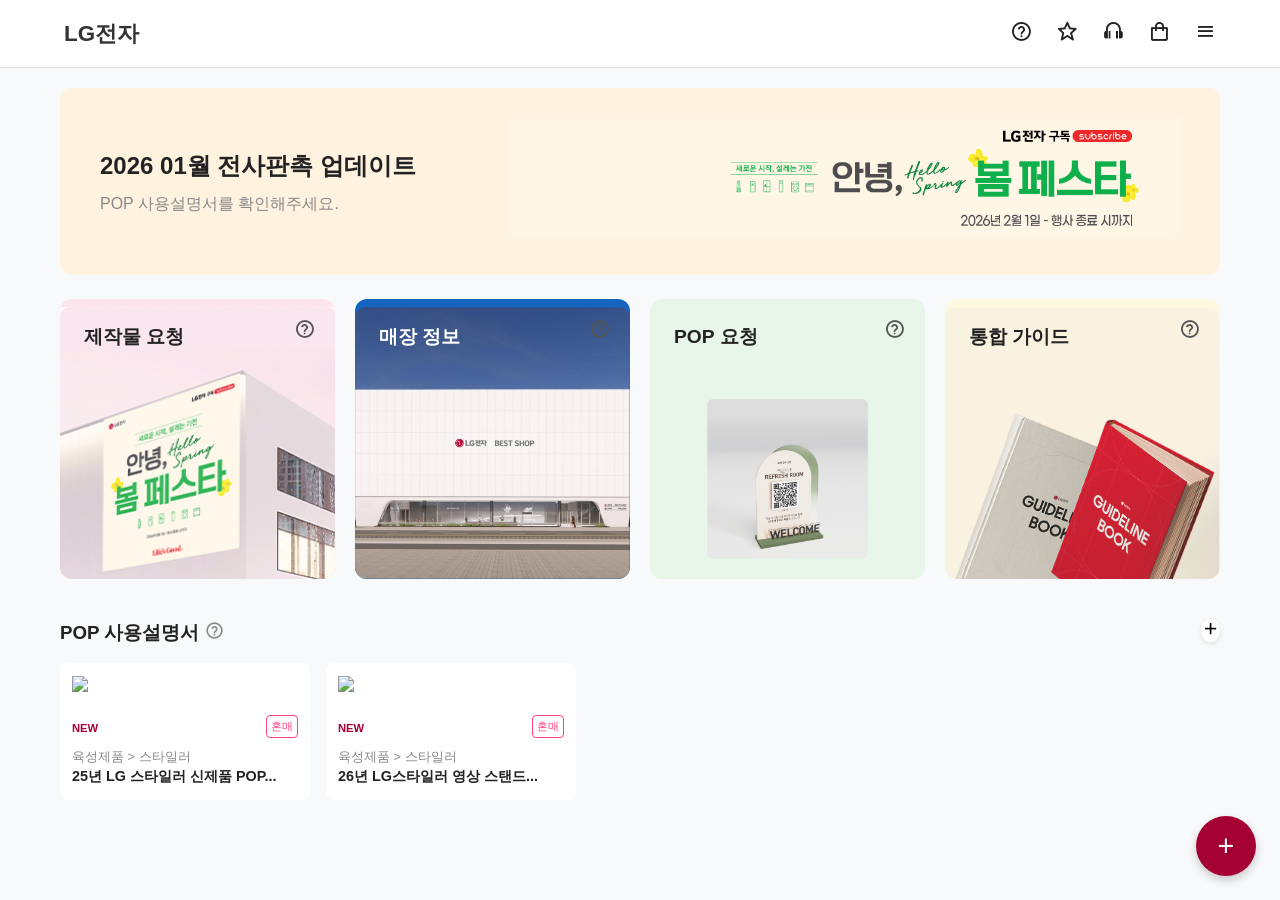
==== index.html @ c71653d2 "LGEVISUAL 사용자면 집기 관련 기능 추가 최초 커밋" ====
<!DOCTYPE html>
<html lang="ko">

<head>
    <meta charset="UTF-8">
    <meta name="viewport" content="width=device-width, initial-scale=1.0">
    <title>마케팅 집기 발주 시스템 - LGE Visual</title>
    <link rel="stylesheet" href="style.css">
    <!-- Using Boxicons for lightweight icons styling similar to LG Visual -->
    <link href='https://unpkg.com/boxicons@2.1.4/css/boxicons.min.css' rel='stylesheet'>
</head>

<body>
    <!-- Global Header (PC Full Width) -->
    <header class="app-header">
        <div class="header-container">
            <div class="header-logo" style="cursor:pointer;" onclick="app.navigateTo('home')">
                <span class="lg-logo-text"><i class='bx bxl-lg' style="color:var(--primary-color);"></i> LG전자</span>
            </div>
            <div class="header-actions">
                <button class="icon-btn"><i class='bx bx-help-circle'></i></button>
                <button class="icon-btn"><i class='bx bx-star'></i></button>
                <button class="icon-btn"><i class='bx bx-headphone'></i></button>
                <button class="icon-btn"><i class='bx bx-shopping-bag'></i></button>
                <button class="icon-btn"><i class='bx bx-menu'></i></button>
            </div>
        </div>
    </header>

    <!-- Main Content Area -->
    <main id="app-main" class="app-main">
        <!-- Views injected here -->
    </main>

    <!-- Modals (Global) -->
    <div id="storeSearchModal" class="modal-overlay">
        <div class="modal-content bottom-sheet">
            <div class="modal-header">
                <h3>매장찾기</h3>
                <button class="close-btn" onclick="app.closeModal('storeSearchModal')">✕</button>
            </div>
            <div class="modal-body">
                <div class="search-box">
                    <input type="text" id="storeSearchInput" placeholder="매장명을 입력하세요">
                    <button class="btn-icon" onclick="app.searchStore()"><i class='bx bx-search'></i></button>
                </div>
                <div id="storeSearchResult" class="store-result">
                    <!-- Search results -->
                </div>

                <div class="form-group">
                    <label>휴대전화</label>
                    <input type="tel" id="userPhone" placeholder="010-0000-0000" value="010-3098-2685">
                </div>
                <div class="form-group">
                    <label>수령인</label>
                    <input type="text" id="userName" placeholder="이름 입력" value="홍민섭">
                </div>
            </div>
            <div class="modal-footer flex-row-between mt-3">
                <button class="btn btn-outline" style="width: 48%;" onclick="app.closeModal('storeSearchModal')">이전
                    단계</button>
                <button class="btn btn-primary" style="width: 48%; margin-left: auto;" onclick="app.confirmStore()">입력
                    완료</button>
            </div>
        </div>
    </div>

    <!-- Floating Action Button (Global) -->
    <div id="fab-container" class="fab-container">
        <button id="fabMainBtn" class="fab-main-btn flex-row-center" onclick="app.toggleFabMenu()">
            <span class="fab-icon"
                style="font-size:1.8rem; line-height:1; display:inline-block; transition:transform 0.3s;">+</span>
            <span class="fab-text"
                style="display:none; margin-left:8px; white-space:nowrap; font-size:0.95rem; font-weight:bold;">마케팅/VMD
                집기 요청</span>
        </button>
    </div>

    <!-- ===== TEMPLATES ===== -->

    <!-- 1. Home Dashboard (PC Layout) -->
    <template id="tpl-home">
        <div class="view-home container-pc">
            <!-- Banner area matching image -->
            <div class="hero-banner-pc">
                <div class="banner-content">
                    <div style="flex:1;">
                        <h2 style="font-size: 1.5rem; margin-bottom: 8px;">2026 01월 전사판촉 업데이트</h2>
                        <p style="color:var(--text-muted);">POP 사용설명서를 확인해주세요.</p>
                    </div>
                    <div class="banner-graphic">
                        <img src="images/main_banner.png" alt="Banner Graphic" style="max-height: 120px;">
                    </div>
                </div>
            </div>

            <!-- 4 Grid Cards -->
            <div class="dashboard-grid-pc">
                <div class="dash-card bg-pink">
                    <i class='bx bx-help-circle card-help-icon'></i>
                    <h3>제작물 요청</h3>
                    <img src="images/main_link_img1.png" class="card-bg-img">
                </div>
                <div class="dash-card bg-blue" onclick="app.navigateTo('storeList')">
                    <i class='bx bx-help-circle card-help-icon text-white'></i>
                    <h3 class="text-white">매장 정보</h3>
                    <img src="images/main_link_img2.png" class="card-bg-img-bottom">
                </div>
                <!-- Dashboard Grid Items -->
                <div class="dash-card bg-green">
                    <i class='bx bx-help-circle card-help-icon'></i>
                    <h3>POP 요청</h3>
                    <img src="images/main_link_img3.png" class="card-bg-img-center">
                </div>
                <div class="dash-card bg-beige" onclick="app.navigateTo('guideList')">
                    <i class='bx bx-help-circle card-help-icon'></i>
                    <h3>통합 가이드</h3>
                    <img src="images/main_link_img4.png" class="card-bg-img">
                </div>
            </div>

            <div style="margin-top: 40px;">
                <h3 style="margin-bottom: 16px;">POP 사용설명서 <i class='bx bx-help-circle'
                        style="color:var(--text-muted); font-size:1.2rem;"></i> <button class="btn-icon float-right"
                        style="background:white; border-radius:50%; box-shadow:0 2px 5px rgba(0,0,0,0.1);"><i
                            class='bx bx-plus'></i></button></h3>
                <div style="display:flex; gap:16px; overflow-x:auto;">
                    <!-- Mock list items -->
                    <div style="width:250px; background:white; padding:12px; border-radius:8px;">
                        <img src="https://images.unsplash.com/photo-1584622781564-1d987f7333c1?auto=format&fit=crop&w=220&h=150&q=80"
                            style="width:100%;">
                        <div class="mt-3">
                            <span class="text-primary" style="font-size:0.7rem; font-weight:bold;">NEW</span>
                            <span
                                style="float:right; border:1px solid #FF4081; color:#FF4081; font-size:0.7rem; padding:2px 4px; border-radius:4px;">혼매</span>
                        </div>
                        <p style="font-size:0.8rem; color:var(--text-muted); margin-top:8px;">육성제품 > 스타일러</p>
                        <h4 style="font-size:0.9rem;">25년 LG 스타일러 신제품 POP...</h4>
                    </div>
                    <div style="width:250px; background:white; padding:12px; border-radius:8px;">
                        <img src="https://images.unsplash.com/photo-1593359677879-a4bb92f829d1?auto=format&fit=crop&w=220&h=150&q=80"
                            style="width:100%;">
                        <div class="mt-3">
                            <span class="text-primary" style="font-size:0.7rem; font-weight:bold;">NEW</span>
                            <span
                                style="float:right; border:1px solid #FF4081; color:#FF4081; font-size:0.7rem; padding:2px 4px; border-radius:4px;">혼매</span>
                        </div>
                        <p style="font-size:0.8rem; color:var(--text-muted); margin-top:8px;">육성제품 > 스타일러</p>
                        <h4 style="font-size:0.9rem;">26년 LG스타일러 영상 스탠드...</h4>
                    </div>
                </div>
            </div>
        </div>
    </template>

    <!-- 2. Fixture Request Flow (Centered Mobile-like Container for wireframe functionality) -->

    <template id="tpl-fixture-list">
        <div class="view-fixture-list pc-content-container">
            <div class="page-header flex-row-center">
                <button class="icon-btn" onclick="app.navigateTo('home')"><i class='bx bx-chevron-left'
                        style="font-size:1.5rem;"></i></button>
                <h2>집기 요청</h2>
                <div style="width:24px;"></div>
            </div>

            <!-- Main Tabs -->
            <div class="app-tabs">
                <button class="app-tab-btn" data-type="marketing" onclick="app.switchFixtureTab('marketing')">마케팅
                    집기</button>
                <button class="app-tab-btn active" data-type="vmd" onclick="app.switchFixtureTab('vmd')">VMD 집기</button>
            </div>

            <!-- Search -->
            <div class="search-bar-wrap">
                <div class="search-box bg-light">
                    <input type="text" placeholder="검색어를 입력하세요">
                    <button class="btn-icon"><i class='bx bx-search'></i></button>
                </div>
                <button class="btn-icon text-muted" style="margin-left:8px; font-size:0.9rem;"><i
                        class='bx bx-sort'></i> 정렬</button>
            </div>

            <!-- Sub Category Tags (Dynamic based on main tab) -->
            <div class="pd-horizontal">
                <h4>집기 선택</h4>
            </div>
            <div class="category-slider pd-horizontal mt-2" id="categorySlider">
                <!-- Injected via JS -->
            </div>

            <!-- Fixture List -->
            <div class="fixture-list-container pd-horizontal mt-3" id="fixtureGrid">
                <!-- Injected via JS -->
            </div>
        </div>
    </template>

    <template id="tpl-subitem-list">
        <div class="view-subitem-list pc-content-container">
            <div class="page-header flex-row-center">
                <button class="icon-btn" id="subItemBackButton"><i class='bx bx-chevron-left'
                        style="font-size:1.5rem;"></i></button>
                <h2>집기 요청</h2>
                <div style="width:24px;"></div>
            </div>

            <!-- Search -->
            <div class="search-bar-wrap mt-3">
                <div class="search-box bg-light">
                    <input type="text" placeholder="검색어를 입력하세요">
                    <button class="btn-icon"><i class='bx bx-search'></i></button>
                </div>
                <button class="btn-icon text-muted" style="margin-left:8px; font-size:0.9rem;"><i
                        class='bx bx-sort'></i> 정렬</button>
            </div>

            <div class="pd-horizontal mt-3">
                <h4 id="subItemListCategoryTitle">분류 명</h4>
            </div>

            <!-- Vertical List -->
            <div class="pd-horizontal mt-3" id="subItemVerticalList">
                <!-- Injected via JS -->
            </div>
        </div>
    </template>

    <template id="tpl-fixture-detail">
        <div class="view-fixture-detail pc-content-container">
            <div class="page-header flex-row-center">
                <button class="icon-btn" onclick="app.navigateTo('fixtureList')"><i class='bx bx-chevron-left'
                        style="font-size:1.5rem;"></i></button>
                <div style="display:flex; gap:12px;">
                    <i class='bx bx-help-circle icon-btn'></i>
                    <i class='bx bx-star icon-btn'></i>
                    <i class='bx bx-shopping-bag icon-btn'></i>
                </div>
            </div>

            <div class="fixture-detail-layout">
                <!-- Left: Preview -->
                <div class="fixture-preview-side">
                    <div class="fixture-main-img-box">
                        <img id="detailImg" src="" alt="Fixture">
                    </div>
                </div>

                <!-- Right: Form -->
                <div class="fixture-form-side">
                    <div class="pd-horizontal">
                        <h2 id="detailName" style="font-size: 1.6rem; margin-bottom: 20px;"></h2>

                        <!-- Info Table -->
                        <table class="info-table">
                            <tr>
                                <th width="30%">사이즈</th>
                                <td id="detailSize"></td>
                            </tr>
                            <tr>
                                <th>재고</th>
                                <td><input type="text" id="detailStock" class="form-input" style="width:80px;" disabled>
                                </td>
                            </tr>
                        </table>

                        <hr class="divider">

                        <!-- Request Options -->
                        <h4 style="font-size:0.95rem; margin-bottom:12px;">요청 내용 <span
                                style="color:var(--primary-color); font-size:0.8rem; font-weight:normal;">*필수</span>
                        </h4>
                        <div class="checkbox-grid" style="margin-bottom: 30px;">
                            <label class="custom-checkbox"><input type="radio" name="requestType" value="설치"> <span
                                    class="checkmark"></span> 설치</label>
                            <label class="custom-checkbox"><input type="radio" name="requestType" value="회수"> <span
                                    class="checkmark"></span> 회수</label>
                            <label class="custom-checkbox"><input type="radio" name="requestType" value="A/S"> <span
                                    class="checkmark"></span> A/S</label>
                            <label class="custom-checkbox"><input type="radio" name="requestType" value="추가제작"> <span
                                    class="checkmark"></span> 추가제작</label>
                        </div>

                        <div class="form-group" style="margin-bottom: 40px;">
                            <label>요청 매장 <span
                                    style="color:var(--primary-color); font-size:0.8rem; font-weight:normal;">*필수</span></label>
                            <div class="search-box">
                                <input type="text" placeholder="매장명을 입력하세요" onclick="app.openModal('storeSearchModal')"
                                    readonly>
                                <button class="btn-icon"><i class='bx bx-search'></i></button>
                            </div>
                        </div>

                        <div id="selectedStoreInfo" class="selected-store-card mt-3" style="display:none;">
                            <div class="flex-row-between">
                                <span id="selectedStoreName" style="font-weight:bold;">홈플러스 영통점</span>
                                <i class='bx bx-x' style="cursor:pointer;"
                                    onclick="document.getElementById('selectedStoreInfo').style.display='none'"></i>
                            </div>
                        </div>

                        <div class="mt-5">
                            <button class="btn btn-primary btn-block"
                                style="height:54px; font-weight:bold; background-color:#A50034; border-color:#A50034; font-size: 1.1rem;"
                                onclick="app.submitRequest()">요청하기</button>
                        </div>
                    </div>
                </div>
            </div>
        </div>
    </template>

    <!-- 3. Guide Templates (PC Layout) -->
    <template id="tpl-guide-list">
        <div class="container-pc"
            style="background: white; padding: 60px 40px; text-align:center; min-height:800px; border-radius:12px; margin-top:20px;">
            <h2 style="font-size: 2rem; margin-bottom: 16px;">통합 가이드</h2>
            <p style="color:var(--text-muted); font-size:1rem; line-height:1.6; margin-bottom:40px;">
                LG전자에서 배포한 전사판촉 및 공통 가이드 및<br>
                철제스탠드 내지, 디지털 포스터의 현황을 확인할 수 있는 메뉴입니다.
            </p>

            <!-- Tabs -->
            <div class="guide-tabs">
                <button class="guide-tab active">최신소식</button>
                <button class="guide-tab">디지털 컨텐츠 가이드</button>
                <button class="guide-tab">철제스탠드 내지</button>
                <button class="guide-tab">리테일 가이드</button>
                <button class="guide-tab">동영상</button>
            </div>

            <!-- Search -->
            <div class="guide-search-wrap">
                <input type="text" placeholder="검색어를 입력하세요.">
                <button><i class='bx bx-search'></i></button>
            </div>

            <!-- Grid -->
            <div class="guide-grid">
                <div class="guide-card" onclick="app.navigateTo('guideDetail')">
                    <div class="guide-card-tags">
                        <span class="guide-tag">디지털 컨텐츠 가이드</span>
                        <span class="guide-tag-update">UPDATE</span>
                    </div>
                    <div class="guide-card-title">M] 디지털 컨텐츠 가이드_260209</div>
                    <div class="guide-card-date">2026.03.04</div>
                </div>
                <!-- Card 2 -->
                <div class="guide-card" onclick="app.navigateTo('guideDetail')">
                    <div class="guide-card-tags">
                        <span class="guide-tag">철제스탠드 내지</span>
                        <span class="guide-tag-update">UPDATE</span>
                    </div>
                    <div class="guide-card-title">M] 철제스탠드 내지 조성가이드 업데이트_스타일러, 에어케어, 쿠킹, 워터케어_260305</div>
                    <div class="guide-card-date">2026.03.05</div>
                </div>
                <!-- Card 3 -->
                <div class="guide-card" onclick="app.navigateTo('guideDetail')">
                    <div class="guide-card-tags">
                        <span class="guide-tag">리테일 가이드</span>
                        <span class="guide-tag-update">UPDATE</span>
                    </div>
                    <div class="guide-card-title">혼매/M] 리테일 디자인 가이드 0114</div>
                    <div class="guide-card-date">2026.03.04</div>
                </div>
                <!-- Card 4 -->
                <div class="guide-card" onclick="app.navigateTo('guideDetail')">
                    <div class="guide-card-tags">
                        <span class="guide-tag">리테일 가이드</span>
                        <span class="guide-tag-update">UPDATE</span>
                    </div>
                    <div class="guide-card-title">전혼매 전문PC] 리테일 디자인 가이드 0114</div>
                    <div class="guide-card-date">2026.03.05</div>
                </div>
            </div>
        </div>

        <footer class="app-footer container-pc mt-3" style="padding:24px 0; border-top:2px solid #222;">
            <span style="font-weight:bold; margin-right:16px;">Privacy Policy</span>
            <span style="font-weight:bold;">Terms & Conditions</span>
        </footer>
    </template>

    <template id="tpl-guide-detail">
        <div class="container-pc" style="padding-top: 40px; min-height:80vh;">
            <div style="display:flex; justify-content:space-between; align-items:center; margin-bottom:20px;">
                <h3 style="font-size:1.1rem; display:flex; align-items:center; cursor:pointer;"
                    onclick="app.navigateTo('guideList')"><i class='bx bx-chevron-left'
                        style="font-size:1.5rem; margin-right:8px;"></i> 260212 디지털 컨텐츠 가이드_시스템 업로드용.pdf</h3>

                <div style="display:flex; gap:16px; color:var(--text-muted); font-size:1.2rem; align-items:center;">
                    <i class='bx bx-zoom-out' style="cursor:pointer;"></i>
                    <span style="font-size:0.9rem; color:#333;">156%</span>
                    <i class='bx bx-zoom-in' style="cursor:pointer;"></i>
                    <i class='bx bx-fullscreen' style="cursor:pointer;"></i>
                </div>
            </div>

            <div style="display:flex; gap:40px;">
                <!-- Sidebar -->
                <div style="width:200px; flex-shrink:0;">
                    <div
                        style="font-weight:bold; padding-bottom:12px; border-bottom:2px solid var(--text-main); margin-bottom:12px; font-size:0.95rem;">
                        디지털 컨텐츠 가이드</div>
                    <ul class="guide-sidebar-menu">
                        <li>86 가로</li>
                        <li>55 세로</li>
                        <li>55 가로</li>
                        <li>55 가로-4X2 비율</li>
                        <li>55 가로-2X2</li>
                        <li>4X4</li>
                        <li>4X5</li>
                        <li>오류 조치 가이드</li>
                    </ul>
                </div>

                <!-- Content (PDF Mock) -->
                <div
                    style="flex:1; background:#f9f9f9; border:1px solid var(--border-color); display:flex; justify-content:center; padding:0; overflow:hidden;">
                    <div
                        style="width:100%; max-width:900px; background:linear-gradient(135deg, #A50034, #ff4081); height:1100px; padding:40px; color:white; position:relative;">
                        <h1
                            style="font-size:1.8rem; margin-bottom:100px; display:flex; align-items:center; font-weight:800;">
                            <i class='bx bxl-lg' style="font-size:2.5rem; margin-right:8px;"></i> LG전자
                        </h1>
                        <h2 style="font-size:3.5rem; text-align:center; margin-top:200px; font-weight:bold;">디지털 컨텐츠 가이드
                        </h2>
                        <p style="text-align:right; margin-top:20px; font-size:1rem; opacity:0.9;">26.2.2.ver.</p>

                        <div
                            style="position:absolute; bottom:20px; left:20px; background:#800028; border-radius:50%; width:40px; height:40px; display:flex; justify-content:center; align-items:center; cursor:pointer;">
                            <i class='bx bx-download' style="font-size:1.2rem;"></i>
                        </div>
                    </div>
                </div>
            </div>
        </div>
    </template>

    <script src="app.js"></script>
    <!-- 5. Store Information Feature -->
    <template id="tpl-store-list">
        <div class="pc-content-container">
            <div class="page-header flex-row-center">
                <button class="icon-btn" onclick="app.navigateTo('home')"><i class='bx bx-chevron-left'
                        style="font-size:1.5rem;"></i></button>
                <h2>매장 정보</h2>
                <div style="width:24px;"></div>
            </div>

            <div class="text-center mt-4" style="margin-bottom: 40px;">
                <p class="text-muted" style="line-height: 1.6; font-size: 0.85rem; margin: 0 auto; text-align: center;">
                    매장 점검에 필요한 각 매장의 내외부 및 지점별 HSAD 현장대리인 담당자 정보, 분기별 매장 점검 결과 및 사진을 확인할 수 있는 메뉴입니다.
                </p>
            </div>

            <div class="guide-search-wrap" style="margin-bottom: 20px;">
                <input type="text" placeholder="검색어를 입력하세요">
                <button><i class='bx bx-search'></i></button>
            </div>

            <div class="flex-row-between mb-4" style="border-bottom: 1px solid #eee; padding-bottom: 12px;">
                <div class="text-muted">총 <span id="storeCount">0</span>건</div>
                <div class="flex-row-center" style="gap: 15px;">
                    <span style="font-weight: bold; color: var(--text-main); cursor: pointer;">카드형</span>
                    <span style="color: #ccc;">|</span>
                    <span style="color: #999; cursor: pointer;">리스트</span>
                    <i class='bx bx-slider-alt' style="margin-left: 10px; cursor: pointer; font-size: 1.2rem;"></i>
                </div>
            </div>

            <div class="store-grid" id="storeGrid">
                <!-- Injected via JS -->
            </div>
        </div>
    </template>

    <template id="tpl-store-detail">
        <div class="pc-content-container">
            <div class="page-header flex-row-center">
                <button class="icon-btn" onclick="app.navigateTo('storeList')"><i class='bx bx-chevron-left'
                        style="font-size:1.5rem;"></i></button>
                <h2>매장 상세 정보</h2>
                <div style="width:24px;"></div>
            </div>

            <div class="flex-row-center mb-4 mt-3" style="gap: 10px; justify-content: flex-end;">
                <button class="btn-outline" style="padding: 8px 16px;">매장 문의 확인</button>
                <button class="btn-outline" style="padding: 8px 16px;">매장 정보 수정</button>
            </div>

            <div class="store-detail-layout">
                <!-- Left: Gallery -->
                <div class="store-gallery-side">
                    <div class="store-main-img-box">
                        <img id="storeMainImg" src="" alt="Store Main">
                        <div class="gallery-nav-btns">
                            <button class="active">전경1</button>
                            <button>전경2</button>
                            <button>전경3</button>
                        </div>
                    </div>
                    <div class="store-thumbnail-list" id="storeThumbnails">
                        <!-- Thumbnails injected via JS -->
                    </div>
                </div>

                <!-- Right: Information -->
                <div class="store-info-side" id="storeInfoContent">
                    <!-- Injected via JS -->
                </div>
            </div>

            <div class="mt-5" style="border-top: 1px solid var(--text-main); padding-top: 30px;">
                <div class="flex-row-between mb-3">
                    <h4 style="font-size:1.1rem; font-weight:bold;">집기 현황</h4>
                    <div style="display:flex; gap:8px;">
                        <button class="chip active" id="storeFixtureTabMarketing"
                            onclick="app.switchStoreFixtureTab('marketing')">마케팅 집기</button>
                        <button class="chip" id="storeFixtureTabVmd" onclick="app.switchStoreFixtureTab('vmd')">VMD
                            집기</button>
                    </div>
                </div>

                <div id="storeFixtureStatusList" style="margin-top: 50px;">
                    <!-- Injected via JS -->
                </div>
            </div>
        </div>
    </template>

    <template id="tpl-fixture-status-detail">
        <div class="pc-content-container">
            <div class="view-fixture-detail">
                <div class="page-header flex-row-center">
                    <button class="icon-btn" id="statusDetailBackBtn"><i class='bx bx-chevron-left'
                            style="font-size:1.5rem;"></i></button>
                    <div style="font-weight:bold; font-size:1.1rem; flex:1; text-align:center;">집기 요청 현황</div>
                    <div style="width:40px;"></div>
                </div>

                <div class="fixture-detail-layout">
                    <div class="fixture-preview-side">
                        <div class="fixture-main-img-box">
                            <img id="statusDetailImg" src="" alt="Fixture">
                        </div>
                    </div>

                    <div class="fixture-form-side">
                        <div class="pd-horizontal">
                            <h2 id="statusDetailName" style="font-size: 1.6rem; margin-bottom: 20px;"></h2>

                            <table class="info-table">
                                <tr>
                                    <th width="30%">사이즈</th>
                                    <td id="statusDetailSize"></td>
                                </tr>
                                <tr>
                                    <th>재고</th>
                                    <td><input type="text" id="statusDetailStock" class="form-input" style="width:80px;"
                                            disabled></td>
                                </tr>
                            </table>

                            <hr class="divider">

                            <div id="activeRequestInfo" style="display:none;">
                                <h4 style="font-size:0.95rem; margin-bottom:12px;">요청 내용</h4>
                                <div class="checkbox-grid mb-4">
                                    <label class="custom-checkbox"><input type="checkbox" checked disabled> <span
                                            class="checkmark"></span> <span id="statusReqTypeText"></span></label>
                                </div>

                                <div class="form-group">
                                    <label>요청 매장</label>
                                    <div class="selected-store-card">
                                        <div id="statusStoreName" style="font-weight:bold; margin-bottom:8px;"></div>
                                        <div class="flex-row-between text-muted" style="font-size:0.9rem;">
                                            <span>요청일</span>
                                            <span id="statusReqDate"></span>
                                        </div>
                                        <div class="flex-row-between text-muted mt-1" id="statusInstallDateRow"
                                            style="font-size:0.9rem;">
                                            <span>설치일</span>
                                            <span id="statusInstallDate"></span>
                                        </div>
                                    </div>
                                </div>

                                <div class="mt-5">
                                    <button class="btn btn-block btn-light-border"
                                        style="color:var(--text-main); height:50px; font-weight:bold;"
                                        onclick="app.cancelFixtureRequest()">요청 취소</button>
                                </div>
                            </div>

                            <div id="noRequestInfo">
                                <h4 style="font-size:0.95rem; margin-bottom:12px;">요청 내용</h4>
                                <div class="checkbox-grid" style="margin-bottom: 30px;">
                                    <label class="custom-checkbox"><input type="radio" name="statusNewReq" value="회수">
                                        <span class="checkmark"></span> 회수</label>
                                    <label class="custom-checkbox"><input type="radio" name="statusNewReq" value="A/S">
                                        <span class="checkmark"></span> A/S</label>
                                    <label class="custom-checkbox"><input type="radio" name="statusNewReq" value="추가제작">
                                        <span class="checkmark"></span> 추가제작</label>
                                </div>

                                <div class="form-group" style="margin-bottom: 40px;">
                                    <label>요청 매장</label>
                                    <div class="selected-store-card">
                                        <div id="statusStoreNameNoReq" style="font-weight:bold;"></div>
                                    </div>
                                </div>

                                <div class="mt-5">
                                    <button class="btn btn-primary btn-block"
                                        style="height:54px; font-weight:bold; background-color:#A50034; border-color:#A50034; font-size: 1.1rem;"
                                        onclick="app.handleFixtureStatusRequest()">요청하기</button>
                                </div>
                            </div>
                        </div>
                    </div>
                </div>
            </div>
        </div>
    </template>
</body>

</html>
---- style.css ----
/* Global Variables */
:root {
    --primary-color: #A50034;
    /* LG Red */
    --hover-color: #800028;
    --bg-color: #F8F9FA;
    --card-bg: #FFFFFF;
    --text-main: #222222;
    --text-muted: #888888;
    --border-color: #E0E0E0;
    --font-family: 'Helvetica Neue', 'Apple SD Gothic Neo', 'Malgun Gothic', '맑은 고딕', sans-serif;
}

* {
    box-sizing: border-box;
    margin: 0;
    padding: 0;
}

body {
    font-family: var(--font-family);
    background-color: var(--bg-color);
    color: var(--text-main);
    line-height: 1.5;
}

a {
    text-decoration: none;
    color: inherit;
}

/* Utility */
.flex-row {
    display: flex;
    gap: 8px;
}

.flex-row-center {
    display: flex;
    align-items: center;
    justify-content: space-between;
}

.flex-row-between {
    display: flex;
    justify-content: space-between;
}

.text-primary {
    color: var(--primary-color);
}

.text-muted {
    color: var(--text-muted);
}

.text-white {
    color: #fff;
}

.text-right {
    text-align: right;
}

.mt-2 {
    margin-top: 8px;
}

.mt-3 {
    margin-top: 16px;
}

.pd-horizontal {
    padding-left: 16px;
    padding-right: 16px;
}

.float-right {
    float: right;
}

/* Buttons */
.btn {
    padding: 12px 16px;
    border-radius: 6px;
    font-size: 0.95rem;
    font-weight: bold;
    cursor: pointer;
    border: none;
    text-align: center;
    transition: 0.2s;
}

.btn-primary {
    background-color: var(--primary-color);
    color: white;
}

.btn-outline {
    background-color: white;
    color: var(--text-main);
    border: 1px solid var(--border-color);
}

.btn-block {
    width: 100%;
    display: block;
}

.btn-light-border {
    background: white;
    border: 1px solid #ccc;
    color: var(--text-main);
    padding: 12px;
    border-radius: 8px;
}

.icon-btn {
    background: none;
    border: none;
    font-size: 1.4rem;
    cursor: pointer;
    color: var(--text-main);
    padding: 4px;
}

.btn-icon {
    background: none;
    border: none;
    font-size: 1.2rem;
    cursor: pointer;
}

/* Global Header (PC Full width) */
.app-header {
    background: white;
    padding: 16px 0;
    border-bottom: 1px solid var(--border-color);
}

.header-container {
    max-width: 1200px;
    margin: 0 auto;
    display: flex;
    justify-content: space-between;
    align-items: center;
    padding: 0 20px;
}

.lg-logo-text {
    font-size: 1.4rem;
    font-weight: 800;
    color: #333;
    display: flex;
    align-items: center;
    gap: 4px;
}

.header-actions {
    display: flex;
    gap: 16px;
}

.app-main {
    padding: 20px 0;
    min-height: calc(100vh - 70px);
}

/* --- PC DASHBOARD STYLES --- */
.container-pc,
.pc-content-container {
    max-width: 1200px;
    margin: 0 auto;
    padding: 0 20px;
}

.hero-banner-pc {
    background-color: #FFF3E0;
    border-radius: 12px;
    padding: 30px 40px;
    margin-bottom: 24px;
}

.banner-content {
    display: flex;
    justify-content: space-between;
    align-items: center;
}

.dashboard-grid-pc {
    display: grid;
    grid-template-columns: repeat(4, 1fr);
    gap: 20px;
}

.dash-card {
    border-radius: 12px;
    padding: 24px;
    height: 280px;
    position: relative;
    overflow: hidden;
    cursor: pointer;
    transition: transform 0.2s;
}

.dash-card:hover {
    transform: translateY(-4px);
    box-shadow: 0 10px 20px rgba(0, 0, 0, 0.05);
}

.dash-card h3 {
    font-size: 1.2rem;
    font-weight: 700;
    position: relative;
    z-index: 2;
}

.card-help-icon {
    position: absolute;
    right: 20px;
    top: 20px;
    font-size: 1.3rem;
    color: #555;
    z-index: 2;
}

.bg-pink {
    background-color: #FCE4EC;
}

.bg-blue {
    background-color: #1565C0;
}

.bg-green {
    background-color: #E8F5E9;
}

.bg-beige {
    background-color: #FFF8E1;
}

.card-bg-img {
    position: absolute;
    bottom: 0;
    left: 0;
    right: 0;
    width: 100%;
    object-fit: cover;
    opacity: 0.9;
}

.card-bg-img-bottom {
    position: absolute;
    bottom: 0;
    left: 0;
    width: 100%;
}

.card-bg-img-center {
    position: absolute;
    bottom: 20px;
    left: 50%;
    transform: translateX(-50%);
    height: 160px;
}

/* --- MOBILE APP ENCLAVE STYLES (For Request Flow) --- */
/* To match wireframe proportions, we constrain width and visually frame it */
.mobile-app-container {
    width: 100%;
    max-width: 480px;
    margin: 0 auto;
    background: white;
    min-height: 800px;
    position: relative;
    box-shadow: 0 0 20px rgba(0, 0, 0, 0.05);
    border: 1px solid var(--border-color);
    border-radius: 20px;
    overflow: hidden;
    padding-bottom: 80px;
    /* Space for fixed bottom */
}

.page-header {
    padding: 16px;
    border-bottom: 1px solid var(--border-color);
    background: white;
}

.page-header h2 {
    font-size: 1.2rem;
    margin: 0;
}

.app-tabs {
    display: flex;
    margin: 16px;
    border: 1px solid var(--border-color);
    border-radius: 8px;
    overflow: hidden;
}

.app-tab-btn {
    flex: 1;
    padding: 12px;
    background: white;
    border: none;
    font-size: 0.95rem;
    font-weight: bold;
    color: var(--text-muted);
    cursor: pointer;
}

.app-tab-btn.active {
    background: var(--primary-color);
    color: white;
}

.search-bar-wrap {
    display: flex;
    padding: 0 16px;
    align-items: center;
}

.search-box {
    flex: 1;
    display: flex;
    background: #F5F5F5;
    border-radius: 8px;
    padding: 8px 12px;
    align-items: center;
}

.search-box input {
    border: none;
    background: none;
    flex: 1;
    outline: none;
    font-size: 0.9rem;
}

/* Category Slider (PC Optimized) */
.category-slider {
    display: flex;
    overflow-x: auto;
    gap: 12px;
    padding-bottom: 8px;
    margin-bottom: 24px;
    border-bottom: 1px solid #eee;
}

.category-slider::-webkit-scrollbar {
    height: 4px;
}

.category-slider::-webkit-scrollbar-thumb {
    background: #ddd;
    border-radius: 2px;
}

.chip {
    padding: 8px 16px;
    border: 1px solid #eee;
    border-radius: 20px;
    font-size: 0.9rem;
    white-space: nowrap;
    background: white;
    cursor: pointer;
    transition: all 0.2s;
}

.chip.active {
    background: var(--primary-color);
    color: white;
    border-color: var(--primary-color);
}

.fixture-list-container {
    display: grid;
    grid-template-columns: repeat(auto-fill, minmax(220px, 1fr));
    gap: 24px;
    padding-bottom: 60px;
}

.marketing-grid {
    grid-template-columns: repeat(auto-fill, minmax(380px, 1fr)) !important;
}

.fixture-card {
    background: white;
    border: 1px solid #e5e5e5;
    border-radius: 12px;
    overflow: hidden;
    position: relative;
    cursor: pointer;
    box-shadow: 0 4px 12px rgba(0, 0, 0, 0.05);
    transition: transform 0.2s, box-shadow 0.2s;
}

.fixture-card:hover {
    transform: translateY(-4px);
    box-shadow: 0 8px 20px rgba(0, 0, 0, 0.1);
}

.fixture-card-wide {
    display: flex;
    height: 100px;
    border: 1px solid var(--border-color);
    border-radius: 8px;
    overflow: hidden;
    cursor: pointer;
    background: white;
    transition: box-shadow 0.2s;
}

.fixture-card-wide:hover {
    box-shadow: 0 4px 12px rgba(0, 0, 0, 0.1);
}

.fixture-card-wide-info {
    flex: 1;
    padding: 16px;
    display: flex;
    flex-direction: column;
    justify-content: center;
}

/* Fixture Detail PC Layout */
.fixture-detail-layout {
    display: flex;
    gap: 40px;
    margin-top: 30px;
    background: white;
    padding: 30px;
    border-radius: 12px;
    border: 1px solid var(--border-color);
}

.fixture-preview-side {
    flex: 0 0 450px;
}

.fixture-main-img-box {
    width: 100%;
    aspect-ratio: 1 / 1;
    background: #f9f9f9;
    border-radius: 12px;
    overflow: hidden;
    display: flex;
    align-items: center;
    justify-content: center;
    border: 1px solid #eee;
}

.fixture-main-img-box img {
    max-width: 90%;
    max-height: 90%;
    object-fit: contain;
}

.fixture-form-side {
    flex: 1;
}

.card-img-wrap {
    width: 100%;
    aspect-ratio: 1 / 1;
    background: #eeeeee;
    display: flex;
    justify-content: center;
    align-items: center;
    position: relative;
}

.card-img-wrap img {
    max-width: 80%;
    max-height: 80%;
}

.stock-out-badge {
    position: absolute;
    top: 0;
    left: 0;
    right: 0;
    bottom: 0;
    background: rgba(0, 0, 0, 0.5);
    display: flex;
    justify-content: center;
    align-items: center;
    color: white;
    font-weight: bold;
    font-size: 1.1rem;
}

.fixture-card-title {
    padding: 16px 8px;
    font-weight: bold;
    font-size: 0.95rem;
    text-align: center;
    background: white;
    color: var(--text-main);
}

/* Subcategory dropdown look (from wireframe 3) */
.sub-category-grid {
    display: grid;
    grid-template-columns: 1fr 1fr;
    gap: 12px;
    padding: 16px;
    background: white;
    border-bottom: 1px solid var(--border-color);
    box-shadow: 0 4px 6px rgba(0, 0, 0, 0.05);
}

.sub-cat-item {
    display: flex;
    align-items: center;
    gap: 8px;
    border: 1px solid var(--border-color);
    padding: 8px;
    border-radius: 8px;
    font-size: 0.85rem;
}

.sub-cat-item img {
    width: 40px;
    height: 30px;
    object-fit: contain;
}

/* Detail View specific */
.fixture-detail-img {
    width: 100%;
    aspect-ratio: 1;
    background: #fff;
    display: flex;
    justify-content: center;
    align-items: center;
    border-bottom: 1px solid var(--border-color);
}

.fixture-detail-img img {
    max-width: 80%;
    max-height: 80%;
}

.info-table {
    width: 100%;
    font-size: 0.95rem;
    border-collapse: separate;
    border-spacing: 0 12px;
}

.info-table th {
    text-align: left;
    color: var(--text-muted);
    font-weight: normal;
}

.form-input {
    width: 100%;
    padding: 8px;
    border: 1px solid var(--border-color);
    border-radius: 6px;
    font-size: 0.95rem;
}

.divider {
    border: none;
    border-top: 1px solid var(--border-color);
    margin: 20px 0;
}

.checkbox-grid {
    display: grid;
    grid-template-columns: 1fr 1fr 1fr;
    gap: 12px;
}

.custom-checkbox {
    display: flex;
    align-items: center;
    font-size: 0.95rem;
    cursor: pointer;
}

.custom-checkbox input {
    margin-right: 8px;
    width: 18px;
    height: 18px;
    accent-color: var(--primary-color);
}

.form-group {
    margin-bottom: 16px;
}

.form-group label {
    display: block;
    font-size: 0.9rem;
    font-weight: bold;
    margin-bottom: 8px;
}

.selected-store-card {
    padding: 16px;
    border: 1px solid #ccc;
    border-radius: 8px;
    background: #fdfdfd;
}

.fixed-bottom-bar {
    position: absolute;
    bottom: 0;
    left: 0;
    right: 0;
    padding: 16px;
    background: white;
    border-top: 1px solid var(--border-color);
}

/* Modal Bottom Sheet */
.modal-overlay {
    position: fixed;
    top: 0;
    left: 0;
    right: 0;
    bottom: 0;
    background: rgba(0, 0, 0, 0.6);
    z-index: 1000;
    display: none;
    align-items: flex-end;
    justify-content: center;
}

.bottom-sheet {
    width: 100%;
    max-width: 480px;
    background: white;
    border-radius: 20px 20px 0 0;
    padding: 24px;
    animation: slideUp 0.3s;
}

@keyframes slideUp {
    from {
        transform: translateY(100%);
    }

    to {
        transform: translateY(0);
    }
}

.modal-header {
    display: flex;
    justify-content: space-between;
    align-items: center;
    margin-bottom: 20px;
}

.modal-header h3 {
    font-size: 1.1rem;
}

/* --- Floating Action Button --- */
.fab-container {
    position: fixed;
    bottom: 24px;
    right: 24px;
    z-index: 1000;
}

/* --- Guide Feature (PC) --- */
.guide-tabs {
    display: flex;
    justify-content: center;
    gap: 12px;
    margin-bottom: 30px;
}

.guide-tab {
    padding: 10px 24px;
    border: 1px solid var(--border-color);
    background: white;
    border-radius: 8px;
    font-size: 0.95rem;
    cursor: pointer;
    transition: all 0.2s;
    color: var(--text-muted);
}

.guide-tab.active {
    background: var(--primary-color);
    color: white;
    border-color: var(--primary-color);
    box-shadow: 0 4px 10px rgba(165, 0, 52, 0.2);
}

.guide-search-wrap {
    max-width: 100%;
    margin-bottom: 40px;
    position: relative;
    border-bottom: 2px solid var(--text-main);
}

.guide-search-wrap input {
    width: 100%;
    border: none;
    padding: 12px 40px 12px 0;
    font-size: 1.1rem;
    outline: none;
}

.guide-search-wrap button {
    position: absolute;
    right: 0;
    top: 50%;
    transform: translateY(-50%);
    background: none;
    border: none;
    font-size: 1.5rem;
    cursor: pointer;
}

.guide-grid {
    display: grid;
    grid-template-columns: repeat(3, 1fr);
    gap: 16px;
    text-align: left;
}

.guide-card {
    border: 1px solid var(--border-color);
    border-radius: 8px;
    padding: 24px;
    cursor: pointer;
    transition: transform 0.2s, box-shadow 0.2s;
}

.guide-card:hover {
    transform: translateY(-4px);
    box-shadow: 0 8px 20px rgba(0, 0, 0, 0.06);
}

.guide-card-tags {
    display: flex;
    gap: 8px;
    margin-bottom: 12px;
}

.guide-tag {
    font-size: 0.75rem;
    color: var(--primary-color);
    border: 1px solid var(--primary-color);
    padding: 2px 8px;
    border-radius: 4px;
    background: #FFF0F3;
}

.guide-tag-update {
    font-size: 0.75rem;
    font-weight: bold;
    color: white;
    background: #FF4081;
    padding: 2px 8px;
    border-radius: 4px;
}

.guide-card-title {
    font-size: 1rem;
    font-weight: bold;
    margin-bottom: 16px;
    line-height: 1.4;
    height: 2.8em;
    overflow: hidden;
    display: -webkit-box;
    -webkit-line-clamp: 2;
    -webkit-box-orient: vertical;
}

.guide-card-date {
    font-size: 0.85rem;
    color: var(--text-muted);
}

.guide-sidebar-menu {
    list-style: none;
    padding: 0;
    margin: 0;
}

.guide-sidebar-menu li {
    padding: 12px 0;
    border-bottom: 1px solid var(--border-color);
    font-size: 0.9rem;
    color: var(--text-muted);
    cursor: pointer;
    transition: color 0.2s;
}

.guide-sidebar-menu li:hover {
    color: var(--primary-color);
}

.fab-main-btn {
    width: 60px;
    height: 60px;
    border-radius: 50%;
    background-color: var(--primary-color);
    color: white;
    border: none;
    cursor: pointer;
    box-shadow: 0 4px 10px rgba(0, 0, 0, 0.2);
    transition: 0.3s;
    display: flex;
    align-items: center;
    justify-content: center;
}

/* --- Vertical List View (Marketing Sub Items) --- */
.vertical-list-item {
    display: flex;
    padding: 16px;
    border: 1px solid var(--border-color);
    border-radius: 12px;
    background: white;
    margin-bottom: 12px;
    cursor: pointer;
    align-items: center;
}

.vertical-list-img {
    width: 80px;
    height: 80px;
    background: #f0f0f0;
    border-radius: 8px;
    display: flex;
    align-items: center;
    justify-content: center;
    margin-right: 16px;
}

.vertical-list-img img {
    max-width: 90%;
    max-height: 90%;
}

.vertical-list-content {
    flex: 1;
}

.vertical-list-title {
    font-size: 1rem;
    font-weight: bold;
    margin-bottom: 4px;
}

.vertical-list-stock {
    font-size: 0.85rem;
    color: var(--text-muted);
}

/* --- Store Information Feature (PC) --- */
.store-grid {
    display: grid;
    grid-template-columns: repeat(3, 1fr);
    gap: 24px;
    margin-bottom: 60px;
}

.store-card {
    background: white;
    border-radius: 8px;
    overflow: hidden;
    cursor: pointer;
    transition: transform 0.2s;
    border: 1px solid transparent;
}

.store-card:hover {
    transform: translateY(-5px);
}

.store-card-img-wrap {
    width: 100%;
    aspect-ratio: 16 / 9;
    position: relative;
    background: #eee;
}

.store-card-img-wrap img {
    width: 100%;
    height: 100%;
    object-fit: cover;
}

.store-grade-badge {
    position: absolute;
    bottom: 12px;
    left: 12px;
    background: #F3E5F5;
    color: #9C27B0;
    padding: 2px 10px;
    border-radius: 4px;
    font-size: 0.75rem;
    font-weight: bold;
    border: 1px solid #CE93D8;
}

.store-card-info {
    padding: 16px 0;
}

.store-card-name {
    font-weight: bold;
    font-size: 1.1rem;
    margin-bottom: 8px;
    color: var(--text-main);
}

.store-card-tags {
    display: flex;
    gap: 8px;
    margin-bottom: 8px;
}

.store-card-tag {
    background: #f5f5f5;
    color: #666;
    padding: 2px 8px;
    border-radius: 4px;
    font-size: 0.75rem;
}

.store-card-addr {
    font-size: 0.85rem;
    color: var(--text-muted);
    line-height: 1.4;
    margin-bottom: 12px;
}

.store-card-status {
    font-size: 0.8rem;
    color: #999;
}

/* Store Detail Layout */
.store-detail-layout {
    display: flex;
    gap: 40px;
    margin-top: 30px;
}

.store-gallery-side {
    flex: 0 0 450px;
}

.store-main-img-box {
    width: 100%;
    aspect-ratio: 4 / 3;
    background: #f1f1f1;
    border-radius: 12px;
    overflow: hidden;
    position: relative;
    border: 1px solid #eee;
}

.store-main-img-box img {
    width: 100%;
    height: 100%;
    object-fit: cover;
}

.gallery-nav-btns {
    position: absolute;
    bottom: 16px;
    left: 16px;
    display: flex;
    gap: 8px;
}

.gallery-nav-btns button {
    background: white;
    border: 1px solid #ccc;
    padding: 4px 12px;
    font-size: 0.75rem;
    border-radius: 4px;
    cursor: pointer;
}

.gallery-nav-btns button.active {
    background: var(--primary-color);
    color: white;
    border-color: var(--primary-color);
}

.store-thumbnail-list {
    display: flex;
    gap: 12px;
    margin-top: 12px;
}

.store-thumb {
    width: 80px;
    height: 60px;
    border-radius: 4px;
    overflow: hidden;
    cursor: pointer;
    border: 2px solid transparent;
}

.store-thumb.active {
    border-color: var(--primary-color);
}

.store-thumb img {
    width: 100%;
    height: 100%;
    object-fit: cover;
}

.store-info-side {
    flex: 1;
}

.store-title-row {
    margin-bottom: 20px;
}

.store-title-row h2 {
    font-size: 1.6rem;
    margin-bottom: 10px;
}

.manager-tabs {
    display: flex;
    gap: 10px;
    margin: 24px 0 16px 0;
}

.manager-tab {
    padding: 10px 20px;
    border: 1px solid var(--border-color);
    background: white;
    border-radius: 8px;
    font-size: 0.9rem;
    cursor: pointer;
    color: var(--text-muted);
}

.manager-tab.active {
    background: var(--primary-color);
    color: white;
    border-color: var(--primary-color);
}

.inspection-summary {
    background: #f9f9f9;
    padding: 24px;
    border-radius: 12px;
    text-align: center;
    margin-top: 40px;
}

.inspection-stats {
    display: flex;
    justify-content: space-around;
    margin: 20px 0;
}

.stat-item label {
    display: block;
    font-size: 0.85rem;
    color: #666;
    margin-bottom: 8px;
}

.stat-item .val {
    font-size: 1.2rem;
    font-weight: bold;
    color: var(--primary-color);
}

.stat-divider {
    width: 1px;
    background: #ddd;
}
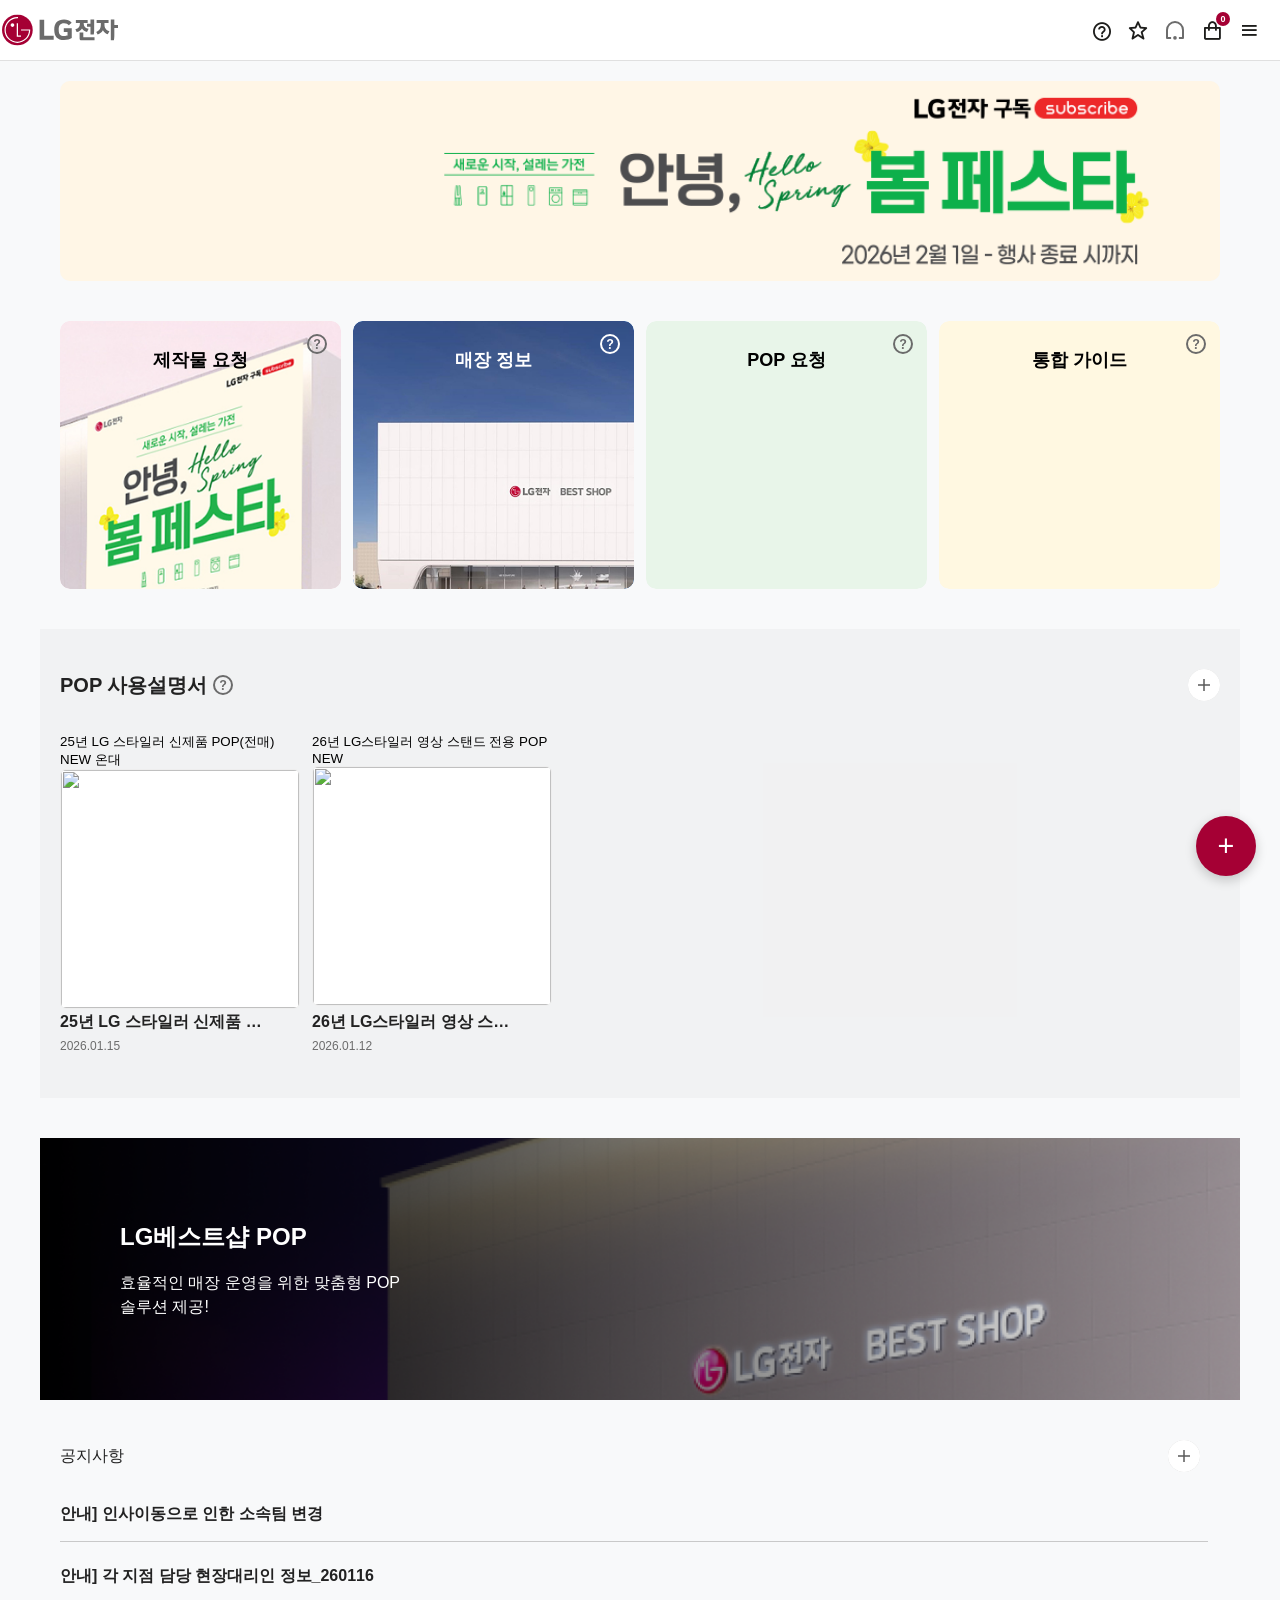
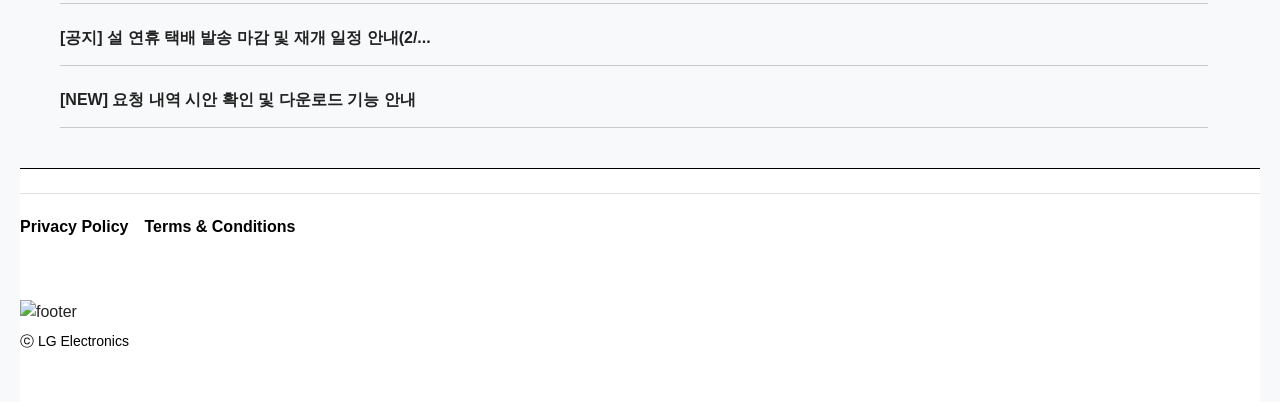
==== commit 4bf3087d: "폴더 분류 및 철제스탠드 업데이트" ====
--- a/index.html
+++ b/index.html
@@ -5,25 +5,35 @@
     <meta charset="UTF-8">
     <meta name="viewport" content="width=device-width, initial-scale=1.0">
     <title>마케팅 집기 발주 시스템 - LGE Visual</title>
+    <!-- External Libraries for Export/Download -->
+    <script src="https://cdnjs.cloudflare.com/ajax/libs/jszip/3.10.1/jszip.min.js"></script>
+    <script src="https://cdnjs.cloudflare.com/ajax/libs/FileSaver.js/2.0.5/FileSaver.min.js"></script>
+    <script src="https://cdnjs.cloudflare.com/ajax/libs/xlsx/0.18.5/xlsx.full.min.js"></script>
     <link rel="stylesheet" href="style.css">
+    <link rel="stylesheet" href="매장 정보/store_info.css">
+    <link rel="stylesheet" href="집기 요청/fixture_request.css">
+    <link rel="stylesheet" href="철제스탠드/guide.css">
     <!-- Using Boxicons for lightweight icons styling similar to LG Visual -->
     <link href='https://unpkg.com/boxicons@2.1.4/css/boxicons.min.css' rel='stylesheet'>
 </head>
 
 <body>
-    <!-- Global Header (PC Full Width) -->
+    <!-- Global Header (PC Full Width, Mobile responsive) -->
     <header class="app-header">
-        <div class="header-container">
-            <div class="header-logo" style="cursor:pointer;" onclick="app.navigateTo('home')">
-                <span class="lg-logo-text"><i class='bx bxl-lg' style="color:var(--primary-color);"></i> LG전자</span>
-            </div>
-            <div class="header-actions">
-                <button class="icon-btn"><i class='bx bx-help-circle'></i></button>
-                <button class="icon-btn"><i class='bx bx-star'></i></button>
-                <button class="icon-btn"><i class='bx bx-headphone'></i></button>
-                <button class="icon-btn"><i class='bx bx-shopping-bag'></i></button>
-                <button class="icon-btn"><i class='bx bx-menu'></i></button>
-            </div>
+        <div class="header-container item__wrap left">
+            <div class="header-logo button logo" style="cursor:pointer;" onclick="app.navigateTo('home')">
+                <img src="images/main_bi.svg" alt="LG Visual BI" style="height: 32px; display: block;">
+            </div>
+        </div>
+        <div class="header-actions item__wrap right">
+            <button class="icon-btn button"><i class='bx bx-help-circle tooltip__icon'></i></button>
+            <button class="icon-btn button"><i class='bx bx-star'></i></button>
+            <button class="icon-btn button"><img src="images/ico_noti.svg" alt="알림"
+                    style="width:22px; height:22px;"></button>
+            <button class="icon-btn button basket"><i class='bx bx-shopping-bag'></i>
+                <div class="count"><span class="count__number">0</span></div>
+            </button>
+            <button class="icon-btn button"><i class='bx bx-menu'></i></button>
         </div>
     </header>
 
@@ -79,552 +89,163 @@
 
     <!-- ===== TEMPLATES ===== -->
 
-    <!-- 1. Home Dashboard (PC Layout) -->
     <template id="tpl-home">
-        <div class="view-home container-pc">
-            <!-- Banner area matching image -->
-            <div class="hero-banner-pc">
-                <div class="banner-content">
-                    <div style="flex:1;">
-                        <h2 style="font-size: 1.5rem; margin-bottom: 8px;">2026 01월 전사판촉 업데이트</h2>
-                        <p style="color:var(--text-muted);">POP 사용설명서를 확인해주세요.</p>
-                    </div>
-                    <div class="banner-graphic">
-                        <img src="images/main_banner.png" alt="Banner Graphic" style="max-height: 120px;">
-                    </div>
-                </div>
-            </div>
-
-            <!-- 4 Grid Cards -->
-            <div class="dashboard-grid-pc">
-                <div class="dash-card bg-pink">
-                    <i class='bx bx-help-circle card-help-icon'></i>
-                    <h3>제작물 요청</h3>
-                    <img src="images/main_link_img1.png" class="card-bg-img">
-                </div>
-                <div class="dash-card bg-blue" onclick="app.navigateTo('storeList')">
-                    <i class='bx bx-help-circle card-help-icon text-white'></i>
-                    <h3 class="text-white">매장 정보</h3>
-                    <img src="images/main_link_img2.png" class="card-bg-img-bottom">
-                </div>
-                <!-- Dashboard Grid Items -->
-                <div class="dash-card bg-green">
-                    <i class='bx bx-help-circle card-help-icon'></i>
-                    <h3>POP 요청</h3>
-                    <img src="images/main_link_img3.png" class="card-bg-img-center">
-                </div>
-                <div class="dash-card bg-beige" onclick="app.navigateTo('guideList')">
-                    <i class='bx bx-help-circle card-help-icon'></i>
-                    <h3>통합 가이드</h3>
-                    <img src="images/main_link_img4.png" class="card-bg-img">
-                </div>
-            </div>
-
-            <div style="margin-top: 40px;">
-                <h3 style="margin-bottom: 16px;">POP 사용설명서 <i class='bx bx-help-circle'
-                        style="color:var(--text-muted); font-size:1.2rem;"></i> <button class="btn-icon float-right"
-                        style="background:white; border-radius:50%; box-shadow:0 2px 5px rgba(0,0,0,0.1);"><i
-                            class='bx bx-plus'></i></button></h3>
-                <div style="display:flex; gap:16px; overflow-x:auto;">
-                    <!-- Mock list items -->
-                    <div style="width:250px; background:white; padding:12px; border-radius:8px;">
-                        <img src="https://images.unsplash.com/photo-1584622781564-1d987f7333c1?auto=format&fit=crop&w=220&h=150&q=80"
-                            style="width:100%;">
-                        <div class="mt-3">
-                            <span class="text-primary" style="font-size:0.7rem; font-weight:bold;">NEW</span>
-                            <span
-                                style="float:right; border:1px solid #FF4081; color:#FF4081; font-size:0.7rem; padding:2px 4px; border-radius:4px;">혼매</span>
-                        </div>
-                        <p style="font-size:0.8rem; color:var(--text-muted); margin-top:8px;">육성제품 > 스타일러</p>
-                        <h4 style="font-size:0.9rem;">25년 LG 스타일러 신제품 POP...</h4>
-                    </div>
-                    <div style="width:250px; background:white; padding:12px; border-radius:8px;">
-                        <img src="https://images.unsplash.com/photo-1593359677879-a4bb92f829d1?auto=format&fit=crop&w=220&h=150&q=80"
-                            style="width:100%;">
-                        <div class="mt-3">
-                            <span class="text-primary" style="font-size:0.7rem; font-weight:bold;">NEW</span>
-                            <span
-                                style="float:right; border:1px solid #FF4081; color:#FF4081; font-size:0.7rem; padding:2px 4px; border-radius:4px;">혼매</span>
-                        </div>
-                        <p style="font-size:0.8rem; color:var(--text-muted); margin-top:8px;">육성제품 > 스타일러</p>
-                        <h4 style="font-size:0.9rem;">26년 LG스타일러 영상 스탠드...</h4>
-                    </div>
+        <div class="page__wrapper">
+            <div class="page__content main">
+                <div class="page-main">
+                    <!-- Top 배너 영역 -->
+                    <div class="top__banner__container">
+                        <img src="images/main_banner.png" class="top__banner" alt="메인 배너">
+                    </div>
+
+                    <!-- 페이지 이동 버튼 영역 -->
+                    <div class="link__button__container">
+                        <button class="link__button__box" onclick="app.navigateTo('productRequest')">
+                            <p class="title">제작물 요청</p>
+                            <picture>
+                                <source media="(max-width: 768px)" srcset="images/main_link_img1_mo.png">
+                                <img class="bg__image" src="images/main_link_img1.png">
+                            </picture>
+                            <div class="tooltip"><img src="images/ico_gray_question.svg" class="tooltip__icon"></div>
+                        </button>
+                        <button class="link__button__box" onclick="app.navigateTo('storeList')">
+                            <p class="title white">매장 정보</p>
+                            <picture>
+                                <source media="(max-width: 768px)" srcset="images/main_link_img2_mo.png">
+                                <img class="bg__image" src="images/main_link_img2.png">
+                            </picture>
+                            <div class="tooltip"><img src="images/ico_gray_question.svg" class="tooltip__icon"
+                                    style="filter: brightness(0) invert(1);"></div>
+                        </button>
+                        <button class="link__button__box" onclick="app.navigateTo('popRequest')">
+                            <p class="title">POP 요청</p>
+                            <picture>
+                                <source media="(max-width: 768px)" srcset="images/main_link_img3_mo.png">
+                                <img class="bg__image" src="images/main_link_img3.png">
+                            </picture>
+                            <div class="tooltip"><img src="images/ico_gray_question.svg" class="tooltip__icon"></div>
+                        </button>
+                        <button class="link__button__box" onclick="app.navigateTo('guideList')">
+                            <p class="title">통합 가이드</p>
+                            <picture>
+                                <source media="(max-width: 768px)" srcset="images/main_link_img4_mo.png">
+                                <img class="bg__image" src="images/main_link_img4.png">
+                            </picture>
+                            <div class="tooltip"><img src="images/ico_gray_question.svg" class="tooltip__icon"></div>
+                        </button>
+                    </div>
+
+                    <!-- POP 가이드 영역 -->
+                    <div class="pop__guide__container">
+                        <div class="title__box">
+                            <div class="pop__title__box">
+                                <p class="pop__title">POP 사용설명서</p>
+                                <img src="images/ico_gray_question.svg" alt="도움말" class="tooltip__icon">
+                            </div>
+                            <button class="more__button icon__border">
+                                <img src="images/ico_main_plus.svg" alt="더보기">
+                            </button>
+                        </div>
+
+                        <div class="item__container">
+                            <button class="item__box">
+                                <div class="item__img__box">
+                                    <div class="pop__card__header">25년 LG 스타일러 신제품 POP(전매)</div>
+                                    <div class="tag__box">
+                                        <span class="tag--new">NEW</span>
+                                        <span class="tag--pink">온대</span>
+                                    </div>
+                                    <img
+                                        src="https://images.unsplash.com/photo-1584622781564-1d987f7333c1?auto=format&fit=crop&w=480&h=240&q=80">
+                                </div>
+                                <div class="item">
+                                    <div class="category">
+                                        육성제품
+                                        <img src="images/ico_breadcrumb.png" class="category__icon">
+                                        스타일러
+                                    </div>
+                                    <div class="title">25년 LG 스타일러 신제품 POP...</div>
+                                    <p class="date">2026.01.15</p>
+                                </div>
+                            </button>
+                            <button class="item__box">
+                                <div class="item__img__box">
+                                    <div class="pop__card__header">26년 LG스타일러 영상 스탠드 전용 POP</div>
+                                    <div class="tag__box">
+                                        <span class="tag--new">NEW</span>
+                                    </div>
+                                    <img
+                                        src="https://images.unsplash.com/photo-1593359677879-a4bb92f829d1?auto=format&fit=crop&w=480&h=240&q=80">
+                                </div>
+                                <div class="item">
+                                    <div class="category">
+                                        육성제품
+                                        <img src="images/ico_breadcrumb.png" class="category__icon">
+                                        스타일러
+                                    </div>
+                                    <div class="title">26년 LG스타일러 영상 스탠드...</div>
+                                    <p class="date">2026.01.12</p>
+                                </div>
+                            </button>
+                        </div>
+                    </div>
+
+                    <!-- Bottom 배너 -->
+                    <div class="bottom__banner__container">
+                        <picture>
+                            <source media="(max-width: 768px)" srcset="images/main_bottom_banner_img_mo.png">
+                            <img src="images/main_bottom_banner_img_pc.png" alt="Bottom Banner">
+                        </picture>
+                        <div class="banner__text__box">
+                            <p class="banner__text__title">LG베스트샵 POP</p>
+                            <p class="banner__text__content">
+                                효율적인 매장 운영을 위한 맞춤형 POP 솔루션 제공!
+                            </p>
+                        </div>
+                    </div>
+
+                    <!-- 공지사항 영역 -->
+                    <div class="notice__container">
+                        <div class="title__box">
+                            <p class="title">공지사항</p>
+                            <button class="more__button icon__border">
+                                <img src="images/ico_main_plus.svg" alt="더보기">
+                            </button>
+                        </div>
+
+                        <div class="item__box">
+                            <button class="item">안내] 인사이동으로 인한 소속팀 변경</button>
+                            <button class="item">안내] 각 지점 담당 현장대리인 정보_260116</button>
+                            <button class="item">[공지] 설 연휴 택배 발송 마감 및 재개 일정 안내(2/...</button>
+                            <button class="item">[NEW] 요청 내역 시안 확인 및 다운로드 기능 안내</button>
+                        </div>
+                    </div>
+
                 </div>
             </div>
         </div>
     </template>
 
-    <!-- 2. Fixture Request Flow (Centered Mobile-like Container for wireframe functionality) -->
-
-    <template id="tpl-fixture-list">
-        <div class="view-fixture-list pc-content-container">
-            <div class="page-header flex-row-center">
-                <button class="icon-btn" onclick="app.navigateTo('home')"><i class='bx bx-chevron-left'
-                        style="font-size:1.5rem;"></i></button>
-                <h2>집기 요청</h2>
-                <div style="width:24px;"></div>
-            </div>
-
-            <!-- Main Tabs -->
-            <div class="app-tabs">
-                <button class="app-tab-btn" data-type="marketing" onclick="app.switchFixtureTab('marketing')">마케팅
-                    집기</button>
-                <button class="app-tab-btn active" data-type="vmd" onclick="app.switchFixtureTab('vmd')">VMD 집기</button>
-            </div>
-
-            <!-- Search -->
-            <div class="search-bar-wrap">
-                <div class="search-box bg-light">
-                    <input type="text" placeholder="검색어를 입력하세요">
-                    <button class="btn-icon"><i class='bx bx-search'></i></button>
-                </div>
-                <button class="btn-icon text-muted" style="margin-left:8px; font-size:0.9rem;"><i
-                        class='bx bx-sort'></i> 정렬</button>
-            </div>
-
-            <!-- Sub Category Tags (Dynamic based on main tab) -->
-            <div class="pd-horizontal">
-                <h4>집기 선택</h4>
-            </div>
-            <div class="category-slider pd-horizontal mt-2" id="categorySlider">
-                <!-- Injected via JS -->
-            </div>
-
-            <!-- Fixture List -->
-            <div class="fixture-list-container pd-horizontal mt-3" id="fixtureGrid">
-                <!-- Injected via JS -->
-            </div>
-        </div>
-    </template>
-
-    <template id="tpl-subitem-list">
-        <div class="view-subitem-list pc-content-container">
-            <div class="page-header flex-row-center">
-                <button class="icon-btn" id="subItemBackButton"><i class='bx bx-chevron-left'
-                        style="font-size:1.5rem;"></i></button>
-                <h2>집기 요청</h2>
-                <div style="width:24px;"></div>
-            </div>
-
-            <!-- Search -->
-            <div class="search-bar-wrap mt-3">
-                <div class="search-box bg-light">
-                    <input type="text" placeholder="검색어를 입력하세요">
-                    <button class="btn-icon"><i class='bx bx-search'></i></button>
-                </div>
-                <button class="btn-icon text-muted" style="margin-left:8px; font-size:0.9rem;"><i
-                        class='bx bx-sort'></i> 정렬</button>
-            </div>
-
-            <div class="pd-horizontal mt-3">
-                <h4 id="subItemListCategoryTitle">분류 명</h4>
-            </div>
-
-            <!-- Vertical List -->
-            <div class="pd-horizontal mt-3" id="subItemVerticalList">
-                <!-- Injected via JS -->
-            </div>
-        </div>
-    </template>
-
-    <template id="tpl-fixture-detail">
-        <div class="view-fixture-detail pc-content-container">
-            <div class="page-header flex-row-center">
-                <button class="icon-btn" onclick="app.navigateTo('fixtureList')"><i class='bx bx-chevron-left'
-                        style="font-size:1.5rem;"></i></button>
-                <div style="display:flex; gap:12px;">
-                    <i class='bx bx-help-circle icon-btn'></i>
-                    <i class='bx bx-star icon-btn'></i>
-                    <i class='bx bx-shopping-bag icon-btn'></i>
-                </div>
-            </div>
-
-            <div class="fixture-detail-layout">
-                <!-- Left: Preview -->
-                <div class="fixture-preview-side">
-                    <div class="fixture-main-img-box">
-                        <img id="detailImg" src="" alt="Fixture">
-                    </div>
-                </div>
-
-                <!-- Right: Form -->
-                <div class="fixture-form-side">
-                    <div class="pd-horizontal">
-                        <h2 id="detailName" style="font-size: 1.6rem; margin-bottom: 20px;"></h2>
-
-                        <!-- Info Table -->
-                        <table class="info-table">
-                            <tr>
-                                <th width="30%">사이즈</th>
-                                <td id="detailSize"></td>
-                            </tr>
-                            <tr>
-                                <th>재고</th>
-                                <td><input type="text" id="detailStock" class="form-input" style="width:80px;" disabled>
-                                </td>
-                            </tr>
-                        </table>
-
-                        <hr class="divider">
-
-                        <!-- Request Options -->
-                        <h4 style="font-size:0.95rem; margin-bottom:12px;">요청 내용 <span
-                                style="color:var(--primary-color); font-size:0.8rem; font-weight:normal;">*필수</span>
-                        </h4>
-                        <div class="checkbox-grid" style="margin-bottom: 30px;">
-                            <label class="custom-checkbox"><input type="radio" name="requestType" value="설치"> <span
-                                    class="checkmark"></span> 설치</label>
-                            <label class="custom-checkbox"><input type="radio" name="requestType" value="회수"> <span
-                                    class="checkmark"></span> 회수</label>
-                            <label class="custom-checkbox"><input type="radio" name="requestType" value="A/S"> <span
-                                    class="checkmark"></span> A/S</label>
-                            <label class="custom-checkbox"><input type="radio" name="requestType" value="추가제작"> <span
-                                    class="checkmark"></span> 추가제작</label>
-                        </div>
-
-                        <div class="form-group" style="margin-bottom: 40px;">
-                            <label>요청 매장 <span
-                                    style="color:var(--primary-color); font-size:0.8rem; font-weight:normal;">*필수</span></label>
-                            <div class="search-box">
-                                <input type="text" placeholder="매장명을 입력하세요" onclick="app.openModal('storeSearchModal')"
-                                    readonly>
-                                <button class="btn-icon"><i class='bx bx-search'></i></button>
-                            </div>
-                        </div>
-
-                        <div id="selectedStoreInfo" class="selected-store-card mt-3" style="display:none;">
-                            <div class="flex-row-between">
-                                <span id="selectedStoreName" style="font-weight:bold;">홈플러스 영통점</span>
-                                <i class='bx bx-x' style="cursor:pointer;"
-                                    onclick="document.getElementById('selectedStoreInfo').style.display='none'"></i>
-                            </div>
-                        </div>
-
-                        <div class="mt-5">
-                            <button class="btn btn-primary btn-block"
-                                style="height:54px; font-weight:bold; background-color:#A50034; border-color:#A50034; font-size: 1.1rem;"
-                                onclick="app.submitRequest()">요청하기</button>
-                        </div>
-                    </div>
-                </div>
-            </div>
-        </div>
-    </template>
-
-    <!-- 3. Guide Templates (PC Layout) -->
-    <template id="tpl-guide-list">
-        <div class="container-pc"
-            style="background: white; padding: 60px 40px; text-align:center; min-height:800px; border-radius:12px; margin-top:20px;">
-            <h2 style="font-size: 2rem; margin-bottom: 16px;">통합 가이드</h2>
-            <p style="color:var(--text-muted); font-size:1rem; line-height:1.6; margin-bottom:40px;">
-                LG전자에서 배포한 전사판촉 및 공통 가이드 및<br>
-                철제스탠드 내지, 디지털 포스터의 현황을 확인할 수 있는 메뉴입니다.
-            </p>
-
-            <!-- Tabs -->
-            <div class="guide-tabs">
-                <button class="guide-tab active">최신소식</button>
-                <button class="guide-tab">디지털 컨텐츠 가이드</button>
-                <button class="guide-tab">철제스탠드 내지</button>
-                <button class="guide-tab">리테일 가이드</button>
-                <button class="guide-tab">동영상</button>
-            </div>
-
-            <!-- Search -->
-            <div class="guide-search-wrap">
-                <input type="text" placeholder="검색어를 입력하세요.">
-                <button><i class='bx bx-search'></i></button>
-            </div>
-
-            <!-- Grid -->
-            <div class="guide-grid">
-                <div class="guide-card" onclick="app.navigateTo('guideDetail')">
-                    <div class="guide-card-tags">
-                        <span class="guide-tag">디지털 컨텐츠 가이드</span>
-                        <span class="guide-tag-update">UPDATE</span>
-                    </div>
-                    <div class="guide-card-title">M] 디지털 컨텐츠 가이드_260209</div>
-                    <div class="guide-card-date">2026.03.04</div>
-                </div>
-                <!-- Card 2 -->
-                <div class="guide-card" onclick="app.navigateTo('guideDetail')">
-                    <div class="guide-card-tags">
-                        <span class="guide-tag">철제스탠드 내지</span>
-                        <span class="guide-tag-update">UPDATE</span>
-                    </div>
-                    <div class="guide-card-title">M] 철제스탠드 내지 조성가이드 업데이트_스타일러, 에어케어, 쿠킹, 워터케어_260305</div>
-                    <div class="guide-card-date">2026.03.05</div>
-                </div>
-                <!-- Card 3 -->
-                <div class="guide-card" onclick="app.navigateTo('guideDetail')">
-                    <div class="guide-card-tags">
-                        <span class="guide-tag">리테일 가이드</span>
-                        <span class="guide-tag-update">UPDATE</span>
-                    </div>
-                    <div class="guide-card-title">혼매/M] 리테일 디자인 가이드 0114</div>
-                    <div class="guide-card-date">2026.03.04</div>
-                </div>
-                <!-- Card 4 -->
-                <div class="guide-card" onclick="app.navigateTo('guideDetail')">
-                    <div class="guide-card-tags">
-                        <span class="guide-tag">리테일 가이드</span>
-                        <span class="guide-tag-update">UPDATE</span>
-                    </div>
-                    <div class="guide-card-title">전혼매 전문PC] 리테일 디자인 가이드 0114</div>
-                    <div class="guide-card-date">2026.03.05</div>
-                </div>
-            </div>
-        </div>
-
-        <footer class="app-footer container-pc mt-3" style="padding:24px 0; border-top:2px solid #222;">
-            <span style="font-weight:bold; margin-right:16px;">Privacy Policy</span>
-            <span style="font-weight:bold;">Terms & Conditions</span>
-        </footer>
-    </template>
-
-    <template id="tpl-guide-detail">
-        <div class="container-pc" style="padding-top: 40px; min-height:80vh;">
-            <div style="display:flex; justify-content:space-between; align-items:center; margin-bottom:20px;">
-                <h3 style="font-size:1.1rem; display:flex; align-items:center; cursor:pointer;"
-                    onclick="app.navigateTo('guideList')"><i class='bx bx-chevron-left'
-                        style="font-size:1.5rem; margin-right:8px;"></i> 260212 디지털 컨텐츠 가이드_시스템 업로드용.pdf</h3>
-
-                <div style="display:flex; gap:16px; color:var(--text-muted); font-size:1.2rem; align-items:center;">
-                    <i class='bx bx-zoom-out' style="cursor:pointer;"></i>
-                    <span style="font-size:0.9rem; color:#333;">156%</span>
-                    <i class='bx bx-zoom-in' style="cursor:pointer;"></i>
-                    <i class='bx bx-fullscreen' style="cursor:pointer;"></i>
-                </div>
-            </div>
-
-            <div style="display:flex; gap:40px;">
-                <!-- Sidebar -->
-                <div style="width:200px; flex-shrink:0;">
-                    <div
-                        style="font-weight:bold; padding-bottom:12px; border-bottom:2px solid var(--text-main); margin-bottom:12px; font-size:0.95rem;">
-                        디지털 컨텐츠 가이드</div>
-                    <ul class="guide-sidebar-menu">
-                        <li>86 가로</li>
-                        <li>55 세로</li>
-                        <li>55 가로</li>
-                        <li>55 가로-4X2 비율</li>
-                        <li>55 가로-2X2</li>
-                        <li>4X4</li>
-                        <li>4X5</li>
-                        <li>오류 조치 가이드</li>
-                    </ul>
-                </div>
-
-                <!-- Content (PDF Mock) -->
-                <div
-                    style="flex:1; background:#f9f9f9; border:1px solid var(--border-color); display:flex; justify-content:center; padding:0; overflow:hidden;">
-                    <div
-                        style="width:100%; max-width:900px; background:linear-gradient(135deg, #A50034, #ff4081); height:1100px; padding:40px; color:white; position:relative;">
-                        <h1
-                            style="font-size:1.8rem; margin-bottom:100px; display:flex; align-items:center; font-weight:800;">
-                            <i class='bx bxl-lg' style="font-size:2.5rem; margin-right:8px;"></i> LG전자
-                        </h1>
-                        <h2 style="font-size:3.5rem; text-align:center; margin-top:200px; font-weight:bold;">디지털 컨텐츠 가이드
-                        </h2>
-                        <p style="text-align:right; margin-top:20px; font-size:1rem; opacity:0.9;">26.2.2.ver.</p>
-
-                        <div
-                            style="position:absolute; bottom:20px; left:20px; background:#800028; border-radius:50%; width:40px; height:40px; display:flex; justify-content:center; align-items:center; cursor:pointer;">
-                            <i class='bx bx-download' style="font-size:1.2rem;"></i>
-                        </div>
-                    </div>
-                </div>
-            </div>
-        </div>
-    </template>
-
+
+    <!-- Footer 영역 -->
+    <footer id="footer" class="footer">
+        <hr class="copyright__line" style="margin-bottom: 24px;">
+        <div class="footer__button__box">
+            <button class="footer__button">Privacy Policy</button>
+            <button class="footer__button">Terms & Conditions</button>
+        </div>
+        <div class="copyright__box">
+            <img src="images/ico_footer_logo.svg" alt="footer logo" class="footer__logo">
+            <p class="copyright__text">ⓒ LG Electronics</p>
+        </div>
+    </footer>
+
+    <!-- Scripts -->
     <script src="app.js"></script>
-    <!-- 5. Store Information Feature -->
-    <template id="tpl-store-list">
-        <div class="pc-content-container">
-            <div class="page-header flex-row-center">
-                <button class="icon-btn" onclick="app.navigateTo('home')"><i class='bx bx-chevron-left'
-                        style="font-size:1.5rem;"></i></button>
-                <h2>매장 정보</h2>
-                <div style="width:24px;"></div>
-            </div>
-
-            <div class="text-center mt-4" style="margin-bottom: 40px;">
-                <p class="text-muted" style="line-height: 1.6; font-size: 0.85rem; margin: 0 auto; text-align: center;">
-                    매장 점검에 필요한 각 매장의 내외부 및 지점별 HSAD 현장대리인 담당자 정보, 분기별 매장 점검 결과 및 사진을 확인할 수 있는 메뉴입니다.
-                </p>
-            </div>
-
-            <div class="guide-search-wrap" style="margin-bottom: 20px;">
-                <input type="text" placeholder="검색어를 입력하세요">
-                <button><i class='bx bx-search'></i></button>
-            </div>
-
-            <div class="flex-row-between mb-4" style="border-bottom: 1px solid #eee; padding-bottom: 12px;">
-                <div class="text-muted">총 <span id="storeCount">0</span>건</div>
-                <div class="flex-row-center" style="gap: 15px;">
-                    <span style="font-weight: bold; color: var(--text-main); cursor: pointer;">카드형</span>
-                    <span style="color: #ccc;">|</span>
-                    <span style="color: #999; cursor: pointer;">리스트</span>
-                    <i class='bx bx-slider-alt' style="margin-left: 10px; cursor: pointer; font-size: 1.2rem;"></i>
-                </div>
-            </div>
-
-            <div class="store-grid" id="storeGrid">
-                <!-- Injected via JS -->
-            </div>
-        </div>
-    </template>
-
-    <template id="tpl-store-detail">
-        <div class="pc-content-container">
-            <div class="page-header flex-row-center">
-                <button class="icon-btn" onclick="app.navigateTo('storeList')"><i class='bx bx-chevron-left'
-                        style="font-size:1.5rem;"></i></button>
-                <h2>매장 상세 정보</h2>
-                <div style="width:24px;"></div>
-            </div>
-
-            <div class="flex-row-center mb-4 mt-3" style="gap: 10px; justify-content: flex-end;">
-                <button class="btn-outline" style="padding: 8px 16px;">매장 문의 확인</button>
-                <button class="btn-outline" style="padding: 8px 16px;">매장 정보 수정</button>
-            </div>
-
-            <div class="store-detail-layout">
-                <!-- Left: Gallery -->
-                <div class="store-gallery-side">
-                    <div class="store-main-img-box">
-                        <img id="storeMainImg" src="" alt="Store Main">
-                        <div class="gallery-nav-btns">
-                            <button class="active">전경1</button>
-                            <button>전경2</button>
-                            <button>전경3</button>
-                        </div>
-                    </div>
-                    <div class="store-thumbnail-list" id="storeThumbnails">
-                        <!-- Thumbnails injected via JS -->
-                    </div>
-                </div>
-
-                <!-- Right: Information -->
-                <div class="store-info-side" id="storeInfoContent">
-                    <!-- Injected via JS -->
-                </div>
-            </div>
-
-            <div class="mt-5" style="border-top: 1px solid var(--text-main); padding-top: 30px;">
-                <div class="flex-row-between mb-3">
-                    <h4 style="font-size:1.1rem; font-weight:bold;">집기 현황</h4>
-                    <div style="display:flex; gap:8px;">
-                        <button class="chip active" id="storeFixtureTabMarketing"
-                            onclick="app.switchStoreFixtureTab('marketing')">마케팅 집기</button>
-                        <button class="chip" id="storeFixtureTabVmd" onclick="app.switchStoreFixtureTab('vmd')">VMD
-                            집기</button>
-                    </div>
-                </div>
-
-                <div id="storeFixtureStatusList" style="margin-top: 50px;">
-                    <!-- Injected via JS -->
-                </div>
-            </div>
-        </div>
-    </template>
-
-    <template id="tpl-fixture-status-detail">
-        <div class="pc-content-container">
-            <div class="view-fixture-detail">
-                <div class="page-header flex-row-center">
-                    <button class="icon-btn" id="statusDetailBackBtn"><i class='bx bx-chevron-left'
-                            style="font-size:1.5rem;"></i></button>
-                    <div style="font-weight:bold; font-size:1.1rem; flex:1; text-align:center;">집기 요청 현황</div>
-                    <div style="width:40px;"></div>
-                </div>
-
-                <div class="fixture-detail-layout">
-                    <div class="fixture-preview-side">
-                        <div class="fixture-main-img-box">
-                            <img id="statusDetailImg" src="" alt="Fixture">
-                        </div>
-                    </div>
-
-                    <div class="fixture-form-side">
-                        <div class="pd-horizontal">
-                            <h2 id="statusDetailName" style="font-size: 1.6rem; margin-bottom: 20px;"></h2>
-
-                            <table class="info-table">
-                                <tr>
-                                    <th width="30%">사이즈</th>
-                                    <td id="statusDetailSize"></td>
-                                </tr>
-                                <tr>
-                                    <th>재고</th>
-                                    <td><input type="text" id="statusDetailStock" class="form-input" style="width:80px;"
-                                            disabled></td>
-                                </tr>
-                            </table>
-
-                            <hr class="divider">
-
-                            <div id="activeRequestInfo" style="display:none;">
-                                <h4 style="font-size:0.95rem; margin-bottom:12px;">요청 내용</h4>
-                                <div class="checkbox-grid mb-4">
-                                    <label class="custom-checkbox"><input type="checkbox" checked disabled> <span
-                                            class="checkmark"></span> <span id="statusReqTypeText"></span></label>
-                                </div>
-
-                                <div class="form-group">
-                                    <label>요청 매장</label>
-                                    <div class="selected-store-card">
-                                        <div id="statusStoreName" style="font-weight:bold; margin-bottom:8px;"></div>
-                                        <div class="flex-row-between text-muted" style="font-size:0.9rem;">
-                                            <span>요청일</span>
-                                            <span id="statusReqDate"></span>
-                                        </div>
-                                        <div class="flex-row-between text-muted mt-1" id="statusInstallDateRow"
-                                            style="font-size:0.9rem;">
-                                            <span>설치일</span>
-                                            <span id="statusInstallDate"></span>
-                                        </div>
-                                    </div>
-                                </div>
-
-                                <div class="mt-5">
-                                    <button class="btn btn-block btn-light-border"
-                                        style="color:var(--text-main); height:50px; font-weight:bold;"
-                                        onclick="app.cancelFixtureRequest()">요청 취소</button>
-                                </div>
-                            </div>
-
-                            <div id="noRequestInfo">
-                                <h4 style="font-size:0.95rem; margin-bottom:12px;">요청 내용</h4>
-                                <div class="checkbox-grid" style="margin-bottom: 30px;">
-                                    <label class="custom-checkbox"><input type="radio" name="statusNewReq" value="회수">
-                                        <span class="checkmark"></span> 회수</label>
-                                    <label class="custom-checkbox"><input type="radio" name="statusNewReq" value="A/S">
-                                        <span class="checkmark"></span> A/S</label>
-                                    <label class="custom-checkbox"><input type="radio" name="statusNewReq" value="추가제작">
-                                        <span class="checkmark"></span> 추가제작</label>
-                                </div>
-
-                                <div class="form-group" style="margin-bottom: 40px;">
-                                    <label>요청 매장</label>
-                                    <div class="selected-store-card">
-                                        <div id="statusStoreNameNoReq" style="font-weight:bold;"></div>
-                                    </div>
-                                </div>
-
-                                <div class="mt-5">
-                                    <button class="btn btn-primary btn-block"
-                                        style="height:54px; font-weight:bold; background-color:#A50034; border-color:#A50034; font-size: 1.1rem;"
-                                        onclick="app.handleFixtureStatusRequest()">요청하기</button>
-                                </div>
-                            </div>
-                        </div>
-                    </div>
-                </div>
-            </div>
-        </div>
-    </template>
+    <script src="매장 정보/store_info.js"></script>
+    <script src="집기 요청/fixture_request.js"></script>
+    <script src="철제스탠드/guide.js"></script>
+
 </body>
 
 </html>
--- a/style.css
+++ b/style.css
@@ -17,6 +17,13 @@
     padding: 0;
 }
 
+html,
+body {
+    width: 100%;
+    overflow-x: hidden;
+    position: relative;
+}
+
 body {
     font-family: var(--font-family);
     background-color: var(--bg-color);
@@ -68,6 +75,23 @@
 
 .mt-3 {
     margin-top: 16px;
+}
+
+.mt-4 {
+    margin-top: 24px;
+}
+
+.mt-5 {
+    margin-top: 32px;
+}
+
+.mb-4 {
+    margin-bottom: 24px;
+}
+
+.py-4 {
+    padding-top: 24px;
+    padding-bottom: 24px;
 }
 
 .pd-horizontal {
@@ -131,496 +155,618 @@
     cursor: pointer;
 }
 
-/* Global Header (PC Full width) */
+/* Global Header matching LG-HS */
 .app-header {
-    background: white;
-    padding: 16px 0;
+    position: sticky;
+    z-index: 100;
+    top: 0;
+    width: 100%;
+    margin: 0 auto;
+    padding: 12px 13px;
+    display: flex;
+    justify-content: space-between;
+    align-items: center;
+    background: #ffffff;
+    flex-wrap: nowrap;
+    /* Prevent wrapping on mobile */
     border-bottom: 1px solid var(--border-color);
 }
 
 .header-container {
+    display: flex;
+    justify-content: space-between;
+    align-items: center;
+    width: 100%;
     max-width: 1200px;
     margin: 0 auto;
-    display: flex;
-    justify-content: space-between;
-    align-items: center;
-    padding: 0 20px;
-}
-
-.lg-logo-text {
-    font-size: 1.4rem;
-    font-weight: 800;
-    color: #333;
+}
+
+.item__wrap {
+    display: flex;
+    align-items: center;
+    gap: 1px;
+}
+
+.app-header .button {
+    width: 36px;
+    height: 36px;
+    display: flex;
+    justify-content: center;
+    align-items: center;
+    background: none;
+    border: none;
+    cursor: pointer;
+}
+
+.app-header .button i {
+    font-size: 22px;
+    color: var(--LG-Black, #1d1d1b);
+}
+
+.app-header .button.logo {
+    width: 94px;
+    height: 36px;
+}
+
+.app-header .lg-logo-text {
+    font-size: 18px;
+    font-weight: 600;
+    line-height: 100%;
     display: flex;
     align-items: center;
     gap: 4px;
-}
-
-.header-actions {
-    display: flex;
-    gap: 16px;
-}
-
-.app-main {
-    padding: 20px 0;
-    min-height: calc(100vh - 70px);
-}
-
-/* --- PC DASHBOARD STYLES --- */
-.container-pc,
-.pc-content-container {
+    color: var(--LG-Black, #1d1d1b);
+}
+
+.app-header .button.basket {
+    position: relative;
+}
+
+.app-header .button.basket .count {
+    width: 14px;
+    height: 14px;
+    border-radius: 50%;
+    background-color: var(--primary-color);
+    position: absolute;
+    top: 0;
+    right: 0;
+    display: flex;
+    align-items: center;
+    justify-content: center;
+    color: #fff;
+}
+
+.app-header .button.basket .count__number {
+    font-size: 9px;
+    font-weight: bold;
+}
+
+/* Home Dashboard Styles (Refactored to match LG-HS main.module.scss) */
+.page__wrapper {
+    width: 100%;
+}
+
+.page__content.main {
+    width: 100%;
+}
+
+.page-main {
+    display: flex;
+    flex-direction: column;
+    align-items: center;
+    flex-grow: 1;
+    width: 100%;
     max-width: 1200px;
     margin: 0 auto;
+}
+
+/* Top Banner */
+.top__banner__container {
+    position: relative;
+    width: 100%;
+    height: 200px;
     padding: 0 20px;
-}
-
-.hero-banner-pc {
+    margin-top: 20px;
+}
+
+.top__banner {
+    width: 100%;
+    height: 100%;
+    object-fit: cover;
+    object-position: center;
+    border-radius: 10px;
     background-color: #FFF3E0;
-    border-radius: 12px;
-    padding: 30px 40px;
-    margin-bottom: 24px;
-}
-
-.banner-content {
-    display: flex;
-    justify-content: space-between;
-    align-items: center;
-}
-
-.dashboard-grid-pc {
-    display: grid;
-    grid-template-columns: repeat(4, 1fr);
-    gap: 20px;
-}
-
-.dash-card {
-    border-radius: 12px;
-    padding: 24px;
-    height: 280px;
+}
+
+/* Link Box */
+.link__button__container {
+    display: flex;
+    gap: 12px;
+    flex-wrap: wrap;
+    justify-content: center;
+    width: 100%;
+    height: 100%;
+    padding: 40px 20px;
     position: relative;
+    z-index: 10;
+}
+
+.link__button__box {
+    display: flex;
+    position: relative;
+    flex: 1;
+    height: 268px;
+    border-radius: 10px;
+    background: none;
+    border: none;
+    cursor: pointer;
     overflow: hidden;
-    cursor: pointer;
+    text-align: left;
     transition: transform 0.2s;
 }
 
-.dash-card:hover {
+.link__button__box:hover {
     transform: translateY(-4px);
     box-shadow: 0 10px 20px rgba(0, 0, 0, 0.05);
 }
 
-.dash-card h3 {
-    font-size: 1.2rem;
-    font-weight: 700;
-    position: relative;
-    z-index: 2;
-}
-
-.card-help-icon {
+.link__button__box .title {
     position: absolute;
-    right: 20px;
-    top: 20px;
-    font-size: 1.3rem;
-    color: #555;
-    z-index: 2;
-}
-
-.bg-pink {
-    background-color: #FCE4EC;
-}
-
-.bg-blue {
-    background-color: #1565C0;
-}
-
-.bg-green {
-    background-color: #E8F5E9;
-}
-
-.bg-beige {
-    background-color: #FFF8E1;
-}
-
-.card-bg-img {
+    width: 100%;
+    padding-top: 30px;
+    z-index: 1;
+    color: #000;
+    text-align: center;
+    font-size: 18px;
+    font-weight: 600;
+    line-height: 110%;
+}
+
+.link__button__box .title.white {
+    color: #fff;
+}
+
+.link__button__box .bg__image {
     position: absolute;
+    width: 100%;
+    height: 100%;
+    border-radius: 10px;
+    z-index: 0;
+    object-fit: cover;
     bottom: 0;
     left: 0;
-    right: 0;
-    width: 100%;
+}
+
+.link__button__box:nth-child(1) .bg__image {
+    background-color: #FCE4EC;
+}
+
+.link__button__box:nth-child(2) .bg__image {
+    background-color: #1565C0;
+}
+
+.link__button__box:nth-child(3) .bg__image {
+    background-color: #E8F5E9;
+}
+
+.link__button__box:nth-child(4) .bg__image {
+    background-color: #FFF8E1;
+}
+
+.link__button__box .tooltip {
+    position: absolute;
+    right: 5%;
+    top: 5%;
+    z-index: 11;
+}
+
+.tooltip__icon {
+    font-size: 20px;
+    color: #555;
+    cursor: pointer;
+}
+
+/* POP Guide Area */
+.pop__guide__container {
+    display: flex;
+    flex-direction: column;
+    width: 100%;
+    padding: 40px 0;
+    gap: 32px;
+    overflow: hidden;
+    background: rgba(224, 224, 224, 0.3);
+}
+
+.title__box {
+    display: flex;
+    align-items: center;
+    justify-content: space-between;
+    width: 100%;
+}
+
+.pop__title__box {
+    display: flex;
+    flex-direction: row;
+    align-items: center;
+    gap: 6px;
+    padding-left: 20px;
+}
+
+.pop__title {
+    color: #222;
+    font-size: 20px;
+    font-weight: 600;
+}
+
+.more__button {
+    position: relative;
+    width: 32px;
+    height: 32px;
+    right: 20px;
+    cursor: pointer;
+    border-radius: 50%;
+    background: white;
+    border: none;
+}
+
+.more__button.icon__border {
+    right: 20px;
+    box-shadow: inset 0 0 0 1px #cbcbcb;
+}
+
+.item__container {
+    position: relative;
+    display: flex;
+    gap: 12px;
+    overflow-x: auto;
+}
+
+.item__container::-webkit-scrollbar {
+    display: none;
+}
+
+.item__box {
+    display: flex;
+    flex-direction: column;
+    background: none;
+    border: none;
+    cursor: pointer;
+    text-align: left;
+}
+
+.item__box:first-child {
+    margin-left: 20px;
+}
+
+.item__box:last-child {
+    margin-right: 12px;
+}
+
+.item__img__box {
+    position: relative;
+    width: 240px;
+    height: 240px;
+}
+
+.item__img__box .tag {
+    position: absolute;
+    top: 15px;
+    left: 15px;
+    z-index: 1;
+}
+
+.item__img__box img {
+    width: 100%;
+    height: 100%;
     object-fit: cover;
-    opacity: 0.9;
-}
-
-.card-bg-img-bottom {
-    position: absolute;
-    bottom: 0;
-    left: 0;
-    width: 100%;
-}
-
-.card-bg-img-center {
-    position: absolute;
-    bottom: 20px;
-    left: 50%;
-    transform: translateX(-50%);
-    height: 160px;
-}
-
-/* --- MOBILE APP ENCLAVE STYLES (For Request Flow) --- */
-/* To match wireframe proportions, we constrain width and visually frame it */
-.mobile-app-container {
-    width: 100%;
-    max-width: 480px;
-    margin: 0 auto;
+    border-radius: 6px;
     background: white;
-    min-height: 800px;
-    position: relative;
-    box-shadow: 0 0 20px rgba(0, 0, 0, 0.05);
-    border: 1px solid var(--border-color);
-    border-radius: 20px;
+}
+
+.item__box .item {
+    display: flex;
+    flex-direction: column;
+    width: 100%;
+    gap: 6px;
+    padding: 15px 0 0 0;
+}
+
+.item__box .category {
+    display: flex;
+    align-items: center;
+    gap: 3px;
+    width: 100%;
+    color: #6b6b6b;
+    font-size: 12px;
+    font-weight: 400;
+}
+
+.item__box .title {
+    width: 210px;
+    white-space: nowrap;
     overflow: hidden;
-    padding-bottom: 80px;
-    /* Space for fixed bottom */
-}
-
-.page-header {
-    padding: 16px;
-    border-bottom: 1px solid var(--border-color);
-    background: white;
-}
-
-.page-header h2 {
-    font-size: 1.2rem;
-    margin: 0;
-}
-
-.app-tabs {
-    display: flex;
-    margin: 16px;
-    border: 1px solid var(--border-color);
-    border-radius: 8px;
-    overflow: hidden;
-}
-
-.app-tab-btn {
-    flex: 1;
-    padding: 12px;
-    background: white;
-    border: none;
-    font-size: 0.95rem;
-    font-weight: bold;
-    color: var(--text-muted);
-    cursor: pointer;
-}
-
-.app-tab-btn.active {
-    background: var(--primary-color);
+    text-overflow: ellipsis;
+    color: #222;
+    font-size: 16px;
+    font-weight: 600;
+}
+
+.item__box .date {
+    color: #6c6c6c;
+    font-size: 12px;
+}
+
+/* Responsive LG-HS */
+@media screen and (max-width: 1200px) {
+    .page-main .top__banner__container {
+        padding: 0 42px;
+    }
+
+    .page-main .link__button__container {
+        padding: 40px 42px;
+    }
+
+    .link__button__box {
+        height: 160px;
+        border-radius: 6px;
+    }
+
+    .link__button__box .title {
+        padding-top: 18px;
+    }
+
+    .pop__guide__container .item__container .item__box:first-child {
+        margin-left: 42px;
+    }
+
+    .title__box .pop__title {
+        padding-left: 42px;
+    }
+
+    .title__box .more__button {
+        right: 42px;
+    }
+}
+
+@media screen and (max-width: 768px) {
+    .app-header {
+        padding: 12px 13px;
+        height: 56px;
+        flex-wrap: nowrap;
+    }
+
+    .app-header .header-container {
+        max-width: none;
+    }
+
+    .app-header .button {
+        width: 36px;
+        height: 36px;
+    }
+
+    .app-header .button i {
+        font-size: 22px;
+    }
+
+    .app-header .button.logo {
+        width: auto;
+    }
+
+    .app-header .lg-logo-text {
+        font-size: 18px;
+        white-space: nowrap;
+    }
+
+    .header-actions {
+        gap: 4px;
+        /* Tighten icons on mobile to fit */
+    }
+
+    .page-main .top__banner__container {
+        height: 53.33vw;
+        padding: 0 5.33vw;
+    }
+
+    .page-main .top__banner {
+        border-radius: 2.67vw;
+    }
+
+    .page-main .link__button__container {
+        display: grid;
+        grid-template-columns: repeat(2, 1fr);
+        grid-template-rows: repeat(3, 1fr);
+        gap: 2.93vw;
+        padding: 10.67vw 5.33vw;
+        height: 130vw;
+        /* Adjusted height */
+    }
+
+    .link__button__box {
+        width: 100%;
+        height: 100%;
+        /* Fill the grid cell */
+        border-radius: 2.67vw;
+        min-height: 20vw;
+    }
+
+    .link__button__box:nth-child(1) {
+        grid-row: 1 / 3;
+        grid-column: 1;
+        height: auto;
+    }
+
+    .link__button__box:nth-child(2) {
+        grid-row: 1;
+        grid-column: 2;
+        height: auto;
+    }
+
+    .link__button__box:nth-child(3) {
+        grid-row: 3;
+        grid-column: 1;
+        height: auto;
+    }
+
+    .link__button__box:nth-child(4) {
+        grid-row: 2 / 4;
+        grid-column: 2;
+        height: auto;
+    }
+
+    .link__button__box .bg__image {
+        object-fit: cover !important;
+        /* Prevent distortion */
+    }
+
+    .link__button__box .title {
+        padding: 4vw 0 0 3.73vw;
+        text-align: left;
+        font-size: 4.8vw;
+        font-weight: 700;
+        z-index: 2;
+    }
+
+    .link__button__box .tooltip .tooltip__icon {
+        font-size: 5.56vw;
+        width: 5.56vw;
+        height: 5.56vw;
+    }
+
+    .pop__guide__container {
+        padding: 10.67vw 0;
+        gap: 8.53vw;
+    }
+
+    .pop__guide__container .item__container {
+        gap: 3.2vw;
+    }
+
+    .pop__guide__container .item__container .item__box:first-child {
+        margin-left: 5.33vw;
+    }
+
+    .pop__guide__container .item__container .item__box:last-child {
+        margin-right: 3.2vw;
+    }
+
+    .item__img__box {
+        width: 64vw;
+        height: 64vw;
+    }
+
+    .item__img__box .tag {
+        top: 4vw;
+        left: 4vw;
+    }
+
+    .item__img__box img {
+        border-radius: 1.6vw;
+    }
+
+    .item__box .item {
+        gap: 1.6vw;
+        padding: 4vw 0 0 0;
+    }
+
+    .item__box .category {
+        gap: 0.8vw;
+        font-size: 3.2vw;
+    }
+
+    .item__box .title {
+        width: 56vw;
+        font-size: 4.27vw;
+    }
+
+    .item__box .date {
+        font-size: 3.2vw;
+    }
+
+    .item__img__box {
+        width: 64vw;
+        height: 36vw;
+    }
+
+    .pop__card__header {
+        position: absolute;
+        top: 0;
+        left: 0;
+        width: 100%;
+        background: #000;
+        color: #fff;
+        padding: 4px 8px;
+        font-size: 11px;
+        z-index: 5;
+        white-space: nowrap;
+        overflow: hidden;
+        text-overflow: ellipsis;
+    }
+
+    .tag__box {
+        position: absolute;
+        top: 25px;
+        left: 8px;
+        display: flex;
+        gap: 4px;
+        z-index: 5;
+    }
+
+    .tag--pink {
+        background: #fff;
+        color: #E3066E;
+        border: 1px solid #E3066E;
+        padding: 0px 4px;
+        font-size: 10px;
+        font-weight: bold;
+        border-radius: 4px;
+    }
+
+    .tag--new {
+        background: #A50034;
+        color: #fff;
+        padding: 0px 4px;
+        font-size: 10px;
+        font-weight: bold;
+        border-radius: 4px;
+    }
+
+    .title__box .pop__title {
+        padding-left: 5.33vw;
+        font-size: 5.33vw;
+    }
+
+    .title__box .more__button {
+        width: 8.53vw;
+        height: 8.53vw;
+        right: 5.33vw;
+    }
+}
+
+
+/* Floating Action Button */
+.fab-container {
+    position: fixed;
+    bottom: 24px;
+    right: 24px;
+    z-index: 1000;
+}
+
+.fab-main-btn {
+    width: 60px;
+    height: 60px;
+    border-radius: 50%;
+    background-color: var(--primary-color);
     color: white;
-}
-
-.search-bar-wrap {
-    display: flex;
-    padding: 0 16px;
-    align-items: center;
-}
-
-.search-box {
-    flex: 1;
-    display: flex;
-    background: #F5F5F5;
-    border-radius: 8px;
-    padding: 8px 12px;
-    align-items: center;
-}
-
-.search-box input {
-    border: none;
-    background: none;
-    flex: 1;
-    outline: none;
-    font-size: 0.9rem;
-}
-
-/* Category Slider (PC Optimized) */
-.category-slider {
-    display: flex;
-    overflow-x: auto;
-    gap: 12px;
-    padding-bottom: 8px;
-    margin-bottom: 24px;
-    border-bottom: 1px solid #eee;
-}
-
-.category-slider::-webkit-scrollbar {
-    height: 4px;
-}
-
-.category-slider::-webkit-scrollbar-thumb {
-    background: #ddd;
-    border-radius: 2px;
-}
-
-.chip {
-    padding: 8px 16px;
-    border: 1px solid #eee;
-    border-radius: 20px;
-    font-size: 0.9rem;
-    white-space: nowrap;
-    background: white;
-    cursor: pointer;
-    transition: all 0.2s;
-}
-
-.chip.active {
-    background: var(--primary-color);
-    color: white;
-    border-color: var(--primary-color);
-}
-
-.fixture-list-container {
-    display: grid;
-    grid-template-columns: repeat(auto-fill, minmax(220px, 1fr));
-    gap: 24px;
-    padding-bottom: 60px;
-}
-
-.marketing-grid {
-    grid-template-columns: repeat(auto-fill, minmax(380px, 1fr)) !important;
-}
-
-.fixture-card {
-    background: white;
-    border: 1px solid #e5e5e5;
-    border-radius: 12px;
-    overflow: hidden;
-    position: relative;
-    cursor: pointer;
-    box-shadow: 0 4px 12px rgba(0, 0, 0, 0.05);
-    transition: transform 0.2s, box-shadow 0.2s;
-}
-
-.fixture-card:hover {
-    transform: translateY(-4px);
-    box-shadow: 0 8px 20px rgba(0, 0, 0, 0.1);
-}
-
-.fixture-card-wide {
-    display: flex;
-    height: 100px;
-    border: 1px solid var(--border-color);
-    border-radius: 8px;
-    overflow: hidden;
-    cursor: pointer;
-    background: white;
-    transition: box-shadow 0.2s;
-}
-
-.fixture-card-wide:hover {
-    box-shadow: 0 4px 12px rgba(0, 0, 0, 0.1);
-}
-
-.fixture-card-wide-info {
-    flex: 1;
-    padding: 16px;
-    display: flex;
-    flex-direction: column;
+    border: none;
+    box-shadow: 0 4px 12px rgba(0, 0, 0, 0.2);
+    cursor: pointer;
+    display: flex;
+    align-items: center;
     justify-content: center;
-}
-
-/* Fixture Detail PC Layout */
-.fixture-detail-layout {
-    display: flex;
-    gap: 40px;
-    margin-top: 30px;
-    background: white;
-    padding: 30px;
-    border-radius: 12px;
-    border: 1px solid var(--border-color);
-}
-
-.fixture-preview-side {
-    flex: 0 0 450px;
-}
-
-.fixture-main-img-box {
-    width: 100%;
-    aspect-ratio: 1 / 1;
-    background: #f9f9f9;
-    border-radius: 12px;
-    overflow: hidden;
-    display: flex;
-    align-items: center;
-    justify-content: center;
-    border: 1px solid #eee;
-}
-
-.fixture-main-img-box img {
-    max-width: 90%;
-    max-height: 90%;
-    object-fit: contain;
-}
-
-.fixture-form-side {
-    flex: 1;
-}
-
-.card-img-wrap {
-    width: 100%;
-    aspect-ratio: 1 / 1;
-    background: #eeeeee;
-    display: flex;
-    justify-content: center;
-    align-items: center;
-    position: relative;
-}
-
-.card-img-wrap img {
-    max-width: 80%;
-    max-height: 80%;
-}
-
-.stock-out-badge {
-    position: absolute;
-    top: 0;
-    left: 0;
-    right: 0;
-    bottom: 0;
-    background: rgba(0, 0, 0, 0.5);
-    display: flex;
-    justify-content: center;
-    align-items: center;
-    color: white;
-    font-weight: bold;
-    font-size: 1.1rem;
-}
-
-.fixture-card-title {
-    padding: 16px 8px;
-    font-weight: bold;
-    font-size: 0.95rem;
-    text-align: center;
-    background: white;
-    color: var(--text-main);
-}
-
-/* Subcategory dropdown look (from wireframe 3) */
-.sub-category-grid {
-    display: grid;
-    grid-template-columns: 1fr 1fr;
-    gap: 12px;
-    padding: 16px;
-    background: white;
-    border-bottom: 1px solid var(--border-color);
-    box-shadow: 0 4px 6px rgba(0, 0, 0, 0.05);
-}
-
-.sub-cat-item {
-    display: flex;
-    align-items: center;
-    gap: 8px;
-    border: 1px solid var(--border-color);
-    padding: 8px;
-    border-radius: 8px;
-    font-size: 0.85rem;
-}
-
-.sub-cat-item img {
-    width: 40px;
-    height: 30px;
-    object-fit: contain;
-}
-
-/* Detail View specific */
-.fixture-detail-img {
-    width: 100%;
-    aspect-ratio: 1;
-    background: #fff;
-    display: flex;
-    justify-content: center;
-    align-items: center;
-    border-bottom: 1px solid var(--border-color);
-}
-
-.fixture-detail-img img {
-    max-width: 80%;
-    max-height: 80%;
-}
-
-.info-table {
-    width: 100%;
-    font-size: 0.95rem;
-    border-collapse: separate;
-    border-spacing: 0 12px;
-}
-
-.info-table th {
-    text-align: left;
-    color: var(--text-muted);
-    font-weight: normal;
-}
-
-.form-input {
-    width: 100%;
-    padding: 8px;
-    border: 1px solid var(--border-color);
-    border-radius: 6px;
-    font-size: 0.95rem;
-}
-
-.divider {
-    border: none;
-    border-top: 1px solid var(--border-color);
-    margin: 20px 0;
-}
-
-.checkbox-grid {
-    display: grid;
-    grid-template-columns: 1fr 1fr 1fr;
-    gap: 12px;
-}
-
-.custom-checkbox {
-    display: flex;
-    align-items: center;
-    font-size: 0.95rem;
-    cursor: pointer;
-}
-
-.custom-checkbox input {
-    margin-right: 8px;
-    width: 18px;
-    height: 18px;
-    accent-color: var(--primary-color);
-}
-
-.form-group {
-    margin-bottom: 16px;
-}
-
-.form-group label {
-    display: block;
-    font-size: 0.9rem;
-    font-weight: bold;
-    margin-bottom: 8px;
-}
-
-.selected-store-card {
-    padding: 16px;
-    border: 1px solid #ccc;
-    border-radius: 8px;
-    background: #fdfdfd;
-}
-
-.fixed-bottom-bar {
-    position: absolute;
-    bottom: 0;
-    left: 0;
-    right: 0;
-    padding: 16px;
-    background: white;
-    border-top: 1px solid var(--border-color);
-}
-
-/* Modal Bottom Sheet */
+    transition: all 0.3s cubic-bezier(0.175, 0.885, 0.32, 1.275);
+}
+
+/* Modal */
 .modal-overlay {
     position: fixed;
     top: 0;
@@ -660,430 +806,443 @@
     margin-bottom: 20px;
 }
 
-.modal-header h3 {
-    font-size: 1.1rem;
-}
-
-/* --- Floating Action Button --- */
-.fab-container {
-    position: fixed;
-    bottom: 24px;
-    right: 24px;
-    z-index: 1000;
-}
-
-/* --- Guide Feature (PC) --- */
-.guide-tabs {
-    display: flex;
-    justify-content: center;
-    gap: 12px;
-    margin-bottom: 30px;
-}
-
-.guide-tab {
-    padding: 10px 24px;
-    border: 1px solid var(--border-color);
-    background: white;
+.search-box {
+    display: flex;
+    background: #F5F5F5;
     border-radius: 8px;
-    font-size: 0.95rem;
-    cursor: pointer;
-    transition: all 0.2s;
-    color: var(--text-muted);
-}
-
-.guide-tab.active {
-    background: var(--primary-color);
-    color: white;
-    border-color: var(--primary-color);
-    box-shadow: 0 4px 10px rgba(165, 0, 52, 0.2);
-}
-
-.guide-search-wrap {
-    max-width: 100%;
-    margin-bottom: 40px;
-    position: relative;
-    border-bottom: 2px solid var(--text-main);
-}
-
-.guide-search-wrap input {
-    width: 100%;
-    border: none;
-    padding: 12px 40px 12px 0;
-    font-size: 1.1rem;
+    padding: 8px 12px;
+    align-items: center;
+    margin-bottom: 20px;
+}
+
+.search-box input {
+    border: none;
+    background: none;
+    flex: 1;
     outline: none;
 }
 
-.guide-search-wrap button {
-    position: absolute;
-    right: 0;
-    top: 50%;
-    transform: translateY(-50%);
-    background: none;
-    border: none;
-    font-size: 1.5rem;
-    cursor: pointer;
-}
-
-.guide-grid {
-    display: grid;
-    grid-template-columns: repeat(3, 1fr);
-    gap: 16px;
-    text-align: left;
-}
-
-.guide-card {
+.page-header {
+    padding: 16px 0;
+    border-bottom: 1px solid var(--border-color);
+    margin-bottom: 20px;
+}
+
+.divider {
+    border: none;
+    border-top: 1px solid var(--border-color);
+    margin: 20px 0;
+}
+
+.form-group {
+    margin-bottom: 16px;
+}
+
+.form-group label {
+    display: block;
+    font-size: 0.9rem;
+    font-weight: bold;
+    margin-bottom: 8px;
+}
+
+.form-input {
+    width: 100%;
+    padding: 12px;
     border: 1px solid var(--border-color);
     border-radius: 8px;
-    padding: 24px;
-    cursor: pointer;
-    transition: transform 0.2s, box-shadow 0.2s;
-}
-
-.guide-card:hover {
-    transform: translateY(-4px);
-    box-shadow: 0 8px 20px rgba(0, 0, 0, 0.06);
-}
-
-.guide-card-tags {
-    display: flex;
-    gap: 8px;
-    margin-bottom: 12px;
-}
-
-.guide-tag {
-    font-size: 0.75rem;
-    color: var(--primary-color);
-    border: 1px solid var(--primary-color);
-    padding: 2px 8px;
-    border-radius: 4px;
-    background: #FFF0F3;
-}
-
-.guide-tag-update {
-    font-size: 0.75rem;
-    font-weight: bold;
-    color: white;
-    background: #FF4081;
-    padding: 2px 8px;
-    border-radius: 4px;
-}
-
-.guide-card-title {
-    font-size: 1rem;
-    font-weight: bold;
-    margin-bottom: 16px;
+}
+
+/* ============================
+   LG-HS Style Refinements
+   ============================ */
+
+/* POP Guide Box */
+.pop__guide__container {
+    display: flex;
+    flex-direction: column;
+    width: 100%;
+    padding: 40px 0;
+    gap: 32px;
+    overflow: hidden;
+    background: rgba(224, 224, 224, 0.3);
+}
+
+.title__box {
+    display: flex;
+    align-items: center;
+    justify-content: space-between;
+    width: 100%;
+}
+
+.pop__title__box {
+    display: flex;
+    flex-direction: row;
+    align-items: center;
+    gap: 6px;
+    padding-left: 20px;
+}
+
+.pop__title {
+    color: #222;
+    font-size: 20px;
+    font-weight: 600;
+}
+
+.tooltip__icon {
+    width: 20px;
+    height: 20px;
+    cursor: pointer;
+}
+
+.more__button {
+    position: relative;
+    width: 32px;
+    height: 32px;
+    right: 20px;
+    cursor: pointer;
+    border-radius: 50%;
+    background: white;
+    border: none;
+    display: flex;
+    align-items: center;
+    justify-content: center;
+}
+
+.more__button.icon__border {
+    box-shadow: inset 0 0 0 1px #cbcbcb;
+}
+
+.item__container {
+    position: relative;
+    display: flex;
+    gap: 12px;
+    overflow-x: auto;
+    padding-bottom: 5px;
+}
+
+.item__container::-webkit-scrollbar {
+    display: none;
+}
+
+.item__box {
+    display: flex;
+    flex-direction: column;
+    background: none;
+    border: none;
+    cursor: pointer;
+    text-align: left;
+    min-width: 240px;
+}
+
+.item__box:first-child {
+    margin-left: 20px;
+}
+
+.item__box:last-child {
+    margin-right: 12px;
+}
+
+.item__img__box {
+    position: relative;
+    width: 240px;
+    height: 240px;
+}
+
+.item__img__box .tag {
+    position: absolute;
+    top: 15px;
+    left: 15px;
+    z-index: 1;
+}
+
+.item__img__box img {
+    width: 100%;
+    height: 100%;
+    object-fit: contain;
+    border-radius: 6px;
+    background: white;
+    border: 1px solid #eee;
+}
+
+.item__box .item {
+    display: flex;
+    flex-direction: column;
+    width: 100%;
+    gap: 6px;
+    padding: 15px 0 0 0;
+}
+
+.item__box .category {
+    display: flex;
+    align-items: center;
+    gap: 3px;
+    width: 100%;
+    color: #6b6b6b;
+    font-size: 12px;
+    font-weight: 400;
+}
+
+.category__icon {
+    width: 8px;
+    height: 8px;
+}
+
+.item__box .title {
+    width: 210px;
+    white-space: nowrap;
+    overflow: hidden;
+    text-overflow: ellipsis;
+    color: #222;
+    font-size: 16px;
+    font-weight: 600;
     line-height: 1.4;
-    height: 2.8em;
-    overflow: hidden;
-    display: -webkit-box;
-    -webkit-line-clamp: 2;
-    -webkit-box-orient: vertical;
-}
-
-.guide-card-date {
-    font-size: 0.85rem;
-    color: var(--text-muted);
-}
-
-.guide-sidebar-menu {
-    list-style: none;
-    padding: 0;
-    margin: 0;
-}
-
-.guide-sidebar-menu li {
-    padding: 12px 0;
-    border-bottom: 1px solid var(--border-color);
-    font-size: 0.9rem;
-    color: var(--text-muted);
-    cursor: pointer;
-    transition: color 0.2s;
-}
-
-.guide-sidebar-menu li:hover {
-    color: var(--primary-color);
-}
-
-.fab-main-btn {
-    width: 60px;
-    height: 60px;
-    border-radius: 50%;
-    background-color: var(--primary-color);
-    color: white;
-    border: none;
-    cursor: pointer;
-    box-shadow: 0 4px 10px rgba(0, 0, 0, 0.2);
-    transition: 0.3s;
-    display: flex;
-    align-items: center;
-    justify-content: center;
-}
-
-/* --- Vertical List View (Marketing Sub Items) --- */
-.vertical-list-item {
-    display: flex;
-    padding: 16px;
-    border: 1px solid var(--border-color);
-    border-radius: 12px;
-    background: white;
-    margin-bottom: 12px;
-    cursor: pointer;
-    align-items: center;
-}
-
-.vertical-list-img {
-    width: 80px;
-    height: 80px;
-    background: #f0f0f0;
-    border-radius: 8px;
-    display: flex;
-    align-items: center;
-    justify-content: center;
-    margin-right: 16px;
-}
-
-.vertical-list-img img {
-    max-width: 90%;
-    max-height: 90%;
-}
-
-.vertical-list-content {
-    flex: 1;
-}
-
-.vertical-list-title {
-    font-size: 1rem;
-    font-weight: bold;
-    margin-bottom: 4px;
-}
-
-.vertical-list-stock {
-    font-size: 0.85rem;
-    color: var(--text-muted);
-}
-
-/* --- Store Information Feature (PC) --- */
-.store-grid {
-    display: grid;
-    grid-template-columns: repeat(3, 1fr);
-    gap: 24px;
-    margin-bottom: 60px;
-}
-
-.store-card {
-    background: white;
-    border-radius: 8px;
-    overflow: hidden;
-    cursor: pointer;
-    transition: transform 0.2s;
-    border: 1px solid transparent;
-}
-
-.store-card:hover {
-    transform: translateY(-5px);
-}
-
-.store-card-img-wrap {
-    width: 100%;
-    aspect-ratio: 16 / 9;
+}
+
+.item__box .date {
+    color: #6c6c6c;
+    font-size: 12px;
+}
+
+/* Footer Section */
+.footer {
+    display: flex;
+    flex-direction: column;
+    width: auto;
+    background: #ffffff;
+    border-top: solid 1px #000000;
+    padding: 24px 0 50px;
+    margin: 0 20px;
+}
+
+.footer__button__box {
+    display: flex;
+    flex-direction: row;
+    gap: 16px;
+    width: fit-content;
+    margin-bottom: 64px;
+}
+
+.footer__button {
+    background: none;
+    border: none;
+    color: #000000;
+    font-weight: 600;
+    font-size: 16px;
+    cursor: pointer;
+}
+
+.copyright__box {
+    display: flex;
+    flex-direction: column;
+    gap: 10px;
+    width: 100%;
+}
+
+.footer__logo {
+    width: 79px;
+    height: 21px;
+}
+
+.copyright__line {
+    height: 1px;
+    border: none;
+    border-top: 1px solid #e1e1e1;
+    width: 100%;
+}
+
+.copyright__text {
+    color: #000000;
+    font-weight: 400;
+    font-size: 14px;
+}
+
+/* Media Queries for Footer and Main */
+@media screen and (max-width: 1200px) {
+    .footer {
+        margin: 0 42px;
+    }
+}
+
+@media screen and (max-width: 768px) {
+    .pop__guide__container {
+        padding: 10.67vw 0;
+        gap: 8.53vw;
+    }
+
+    .item__container {
+        gap: 3.2vw;
+    }
+
+    .item__container .item__box:first-child {
+        margin-left: 5.33vw;
+    }
+
+    .item__img__box {
+        width: 64vw;
+        height: 64vw;
+    }
+
+    .item__box .title {
+        width: 56vw;
+        font-size: 4.27vw;
+    }
+
+    .footer {
+        padding: 5.33vw 0 13.33vw;
+        margin: 0 5.33vw;
+    }
+
+    .footer__button__box {
+        margin-bottom: 13.33vw;
+        gap: 2.67vw;
+        flex-direction: column;
+    }
+
+    .footer__button {
+        font-size: 4.27vw;
+    }
+
+    .footer__logo {
+        width: 21.07vw;
+        height: 5.6vw;
+    }
+
+    .copyright__text {
+        font-size: 3.73vw;
+    }
+}
+
+/* Bottom Banner Section */
+.bottom__banner__container {
     position: relative;
-    background: #eee;
-}
-
-.store-card-img-wrap img {
+    width: 100%;
+    height: 262px;
+    margin-top: 40px;
+}
+
+.bottom__banner__container img {
     width: 100%;
     height: 100%;
     object-fit: cover;
-}
-
-.store-grade-badge {
+    object-position: center;
+}
+
+.banner__text__box {
     position: absolute;
-    bottom: 12px;
-    left: 12px;
-    background: #F3E5F5;
-    color: #9C27B0;
-    padding: 2px 10px;
-    border-radius: 4px;
-    font-size: 0.75rem;
-    font-weight: bold;
-    border: 1px solid #CE93D8;
-}
-
-.store-card-info {
-    padding: 16px 0;
-}
-
-.store-card-name {
-    font-weight: bold;
-    font-size: 1.1rem;
-    margin-bottom: 8px;
-    color: var(--text-main);
-}
-
-.store-card-tags {
-    display: flex;
+    display: flex;
+    flex-direction: column;
+    gap: 16px;
+    max-width: 300px;
+    top: 50%;
+    left: 80px;
+    transform: translateY(-50%);
+    z-index: 1;
+}
+
+.banner__text__title {
+    color: #fff;
+    font-size: 24px;
+    font-weight: 600;
+}
+
+.banner__text__content {
+    color: #fff;
+    font-size: 16px;
+    font-weight: 400;
+}
+
+/* Notice Box Section */
+.notice__container {
+    display: flex;
+    flex-direction: column;
     gap: 8px;
-    margin-bottom: 8px;
-}
-
-.store-card-tag {
-    background: #f5f5f5;
-    color: #666;
-    padding: 2px 8px;
-    border-radius: 4px;
-    font-size: 0.75rem;
-}
-
-.store-card-addr {
-    font-size: 0.85rem;
-    color: var(--text-muted);
-    line-height: 1.4;
-    margin-bottom: 12px;
-}
-
-.store-card-status {
-    font-size: 0.8rem;
-    color: #999;
-}
-
-/* Store Detail Layout */
-.store-detail-layout {
-    display: flex;
-    gap: 40px;
-    margin-top: 30px;
-}
-
-.store-gallery-side {
-    flex: 0 0 450px;
-}
-
-.store-main-img-box {
-    width: 100%;
-    aspect-ratio: 4 / 3;
-    background: #f1f1f1;
-    border-radius: 12px;
+    width: 100%;
+    padding: 40px 20px 40px;
+}
+
+.notice__container .item__box {
+    display: flex;
+    flex-direction: column;
+    align-items: flex-start;
+}
+
+.notice__container .item {
+    width: 100%;
+    padding: 24px 0 16px 0;
+    border-bottom: 1px solid #c9c9c9;
+    white-space: nowrap;
     overflow: hidden;
-    position: relative;
-    border: 1px solid #eee;
-}
-
-.store-main-img-box img {
-    width: 100%;
-    height: 100%;
-    object-fit: cover;
-}
-
-.gallery-nav-btns {
-    position: absolute;
-    bottom: 16px;
-    left: 16px;
-    display: flex;
-    gap: 8px;
-}
-
-.gallery-nav-btns button {
-    background: white;
-    border: 1px solid #ccc;
-    padding: 4px 12px;
-    font-size: 0.75rem;
-    border-radius: 4px;
-    cursor: pointer;
-}
-
-.gallery-nav-btns button.active {
-    background: var(--primary-color);
-    color: white;
-    border-color: var(--primary-color);
-}
-
-.store-thumbnail-list {
-    display: flex;
-    gap: 12px;
-    margin-top: 12px;
-}
-
-.store-thumb {
-    width: 80px;
-    height: 60px;
-    border-radius: 4px;
-    overflow: hidden;
-    cursor: pointer;
-    border: 2px solid transparent;
-}
-
-.store-thumb.active {
-    border-color: var(--primary-color);
-}
-
-.store-thumb img {
-    width: 100%;
-    height: 100%;
-    object-fit: cover;
-}
-
-.store-info-side {
-    flex: 1;
-}
-
-.store-title-row {
-    margin-bottom: 20px;
-}
-
-.store-title-row h2 {
-    font-size: 1.6rem;
-    margin-bottom: 10px;
-}
-
-.manager-tabs {
-    display: flex;
-    gap: 10px;
-    margin: 24px 0 16px 0;
-}
-
-.manager-tab {
-    padding: 10px 20px;
-    border: 1px solid var(--border-color);
-    background: white;
-    border-radius: 8px;
-    font-size: 0.9rem;
-    cursor: pointer;
-    color: var(--text-muted);
-}
-
-.manager-tab.active {
-    background: var(--primary-color);
-    color: white;
-    border-color: var(--primary-color);
-}
-
-.inspection-summary {
-    background: #f9f9f9;
-    padding: 24px;
-    border-radius: 12px;
-    text-align: center;
-    margin-top: 40px;
-}
-
-.inspection-stats {
-    display: flex;
-    justify-content: space-around;
-    margin: 20px 0;
-}
-
-.stat-item label {
-    display: block;
-    font-size: 0.85rem;
-    color: #666;
-    margin-bottom: 8px;
-}
-
-.stat-item .val {
-    font-size: 1.2rem;
-    font-weight: bold;
-    color: var(--primary-color);
-}
-
-.stat-divider {
-    width: 1px;
-    background: #ddd;
+    text-overflow: ellipsis;
+    text-align: left;
+    color: #222;
+    font-size: 16px;
+    font-weight: 600;
+    background: none;
+    border-top: none;
+    border-left: none;
+    border-right: none;
+    cursor: pointer;
+}
+
+/* Media Queries for Bottom Banner and Notice */
+@media screen and (max-width: 768px) {
+    .bottom__banner__container {
+        height: 69.87vw;
+    }
+
+    .banner__text__box {
+        gap: 4.27vw;
+        max-width: 60%;
+        left: 5.33vw;
+    }
+
+    .banner__text__title {
+        font-size: 6.4vw;
+    }
+
+    .banner__text__content {
+        font-size: 4.27vw;
+    }
+
+    .notice__container {
+        padding: 10.67vw 5.33vw;
+    }
+
+    .notice__container .item {
+        font-size: 4vw;
+        padding: 5vw 0 4vw 0;
+        border-bottom: 0.5px solid #eee;
+        /* Thinner divider */
+    }
+
+    .footer {
+        padding: 8vw 0 16vw;
+        margin: 0 5.33vw;
+        gap: 8vw;
+    }
+
+    .footer__button__box {
+        margin-bottom: 0;
+        gap: 4vw;
+        flex-direction: column;
+    }
+
+    .footer__button {
+        font-size: 4vw;
+        text-align: left;
+    }
+
+    .copyright__box {
+        gap: 4vw;
+    }
+
+    .footer__logo {
+        width: 20vw;
+        height: auto;
+    }
+
+    .copyright__text {
+        font-size: 3.5vw;
+        color: #888;
+    }
 }
--- a/매장 정보/store_info.css
+++ b/매장 정보/store_info.css
@@ -0,0 +1,1020 @@
+/* Merged and Refined Store Info Styles - Exactly from Renewal project */
+
+:root {
+    --lg-red: #A50034;
+    --bg-gray: #F4F4F4;
+    --text-dark: #333333;
+    --text-gray: #666666;
+    --border-gray: #E0E0E0;
+    --white: #FFFFFF;
+    --radius: 8px;
+    --shadow: 0 4px 12px rgba(0, 0, 0, 0.05);
+}
+
+.pc-content-container {
+    max-width: 1200px;
+    margin: 0 auto;
+    padding: 2rem;
+}
+
+h1.page-title {
+    text-align: center;
+    font-size: 1.75rem;
+    margin-bottom: 1rem;
+    font-weight: 700;
+}
+
+.page-desc {
+    text-align: center;
+    color: var(--text-gray);
+    font-size: 0.9rem;
+    margin-bottom: 2.5rem;
+}
+
+/* Filter Buttons */
+.filter-section {
+    display: flex;
+    flex-direction: column;
+    align-items: center;
+    gap: 0.5rem;
+    margin-bottom: 2rem;
+}
+
+.zone-level1-row,
+.zone-level2-row {
+    display: flex;
+    justify-content: center;
+    gap: 0.5rem;
+    flex-wrap: wrap;
+    width: 100%;
+}
+
+.filter-btn {
+    padding: 0.6rem 1.2rem;
+    border: 1px solid var(--border-gray);
+    background-color: var(--white);
+    border-radius: 20px;
+    cursor: pointer;
+    font-size: 0.9rem;
+    transition: all 0.2s ease;
+    color: var(--text-gray);
+}
+
+.filter-btn.active {
+    background-color: var(--lg-red);
+    color: var(--white);
+    border-color: var(--lg-red);
+}
+
+/* Search and Sort Refined */
+.search-sort-container {
+    display: flex;
+    align-items: flex-end;
+    gap: 1.5rem;
+    margin-bottom: 2rem;
+    border-bottom: 1px solid #333;
+    padding-bottom: 0.5rem;
+}
+
+.search-bar-underline {
+    flex: 1;
+    display: flex;
+    align-items: center;
+}
+
+.search-bar-underline input {
+    width: 100%;
+    border: none;
+    background: transparent;
+    font-size: 1.1rem;
+    padding: 0.5rem 0;
+    outline: none;
+    color: var(--text-dark);
+}
+
+.search-icon-right {
+    font-size: 1.25rem;
+    cursor: pointer;
+    color: #333;
+}
+
+.sort-container {
+    display: flex;
+    align-items: center;
+    border-left: 1px solid var(--border-gray);
+    padding-left: 1.5rem;
+}
+
+.sort-btn {
+    background: none;
+    border: none;
+    font-size: 1rem;
+    cursor: pointer;
+    color: #333;
+    display: flex;
+    align-items: center;
+    gap: 0.5rem;
+    font-weight: 500;
+}
+
+/* List Controls */
+.list-controls {
+    display: flex;
+    justify-content: space-between;
+    align-items: center;
+    margin-bottom: 1.5rem;
+}
+
+.total-count {
+    font-size: 0.9rem;
+    color: var(--text-dark);
+    font-weight: 600;
+}
+
+.view-toggles {
+    display: flex;
+    gap: 1rem;
+    align-items: center;
+    font-size: 0.9rem;
+}
+
+.btn-download-list {
+    background: var(--lg-red);
+    color: var(--white);
+    border: none;
+    padding: 0.6rem 1.2rem;
+    border-radius: 6px;
+    font-weight: 600;
+    font-size: 0.9rem;
+    cursor: pointer;
+    display: flex;
+    align-items: center;
+    gap: 0.5rem;
+    margin-left: 1rem;
+}
+
+.btn-download-list:hover {
+    background: #8e002c;
+}
+
+.view-toggle {
+    background: none;
+    border: none;
+    cursor: pointer;
+    color: var(--text-gray);
+    font-weight: 500;
+    position: relative;
+    padding: 2px 0;
+}
+
+.view-toggle.active {
+    color: var(--text-dark);
+    font-weight: 700;
+}
+
+.view-toggle::after {
+    content: "";
+    width: 1px;
+    height: 12px;
+    background-color: var(--border-gray);
+    position: absolute;
+    right: -10px;
+    top: 50%;
+    transform: translateY(-50%);
+}
+
+.view-toggle:last-child::after {
+    display: none;
+}
+
+/* Store Grid */
+.store-grid {
+    display: grid;
+    grid-template-columns: repeat(auto-fill, minmax(350px, 1fr));
+    gap: 1.5rem;
+}
+
+.store-card {
+    background-color: var(--white);
+    border-radius: var(--radius);
+    overflow: hidden;
+    box-shadow: none;
+    cursor: pointer;
+    transition: transform 0.2s ease;
+    border: 1px solid #EDEDED;
+    padding-bottom: 0.5rem;
+}
+
+.store-img-container {
+    position: relative;
+    width: 100%;
+    height: 200px;
+}
+
+.store-img {
+    width: 100%;
+    height: 100%;
+    object-fit: cover;
+}
+
+.store-tag {
+    position: absolute;
+    top: 10px;
+    left: 10px;
+    background-color: var(--lg-red);
+    color: var(--white);
+    padding: 0.2rem 0.6rem;
+    font-size: 0.7rem;
+    border-radius: 4px;
+    font-weight: 600;
+}
+
+.store-info {
+    padding: 1rem 1.25rem;
+}
+
+.store-name {
+    font-size: 1rem;
+    font-weight: 700;
+    margin-bottom: 0.3rem;
+    color: #333;
+}
+
+.store-info-row {
+    display: flex;
+    gap: 0.75rem;
+    margin-bottom: 0.3rem;
+}
+
+.store-info-badge {
+    background: #F0F0F0;
+    padding: 0.15rem 0.5rem;
+    border-radius: 4px;
+    font-size: 0.75rem;
+    color: #666;
+    font-weight: 600;
+}
+
+.store-info-type {
+    font-size: 0.75rem;
+    color: #999;
+    font-weight: 500;
+}
+
+.store-addr {
+    font-size: 0.8rem;
+    color: #666;
+    margin-bottom: 1rem;
+    line-height: 1.4;
+    white-space: nowrap;
+    overflow: hidden;
+    text-overflow: ellipsis;
+}
+
+.store-managers {
+    border-top: 1px solid #f0f0f0;
+    padding-top: 0.75rem;
+    display: flex;
+    justify-content: space-between;
+    font-size: 0.75rem;
+    color: #888;
+}
+
+.manager-label {
+    margin-right: 0.3rem;
+}
+
+.manager-name {
+    color: #333;
+    font-weight: 500;
+}
+
+/* Detail Styles - Kept from previous task but aligned */
+.detail-content {
+    display: grid;
+    grid-template-columns: 480px 1fr;
+    gap: 40px;
+    margin-top: 20px;
+}
+
+@media (max-width: 1024px) {
+    .detail-content {
+        grid-template-columns: 1fr;
+    }
+}
+
+.left-section {
+    background: #fff;
+    border-radius: 12px;
+    padding: 15px;
+    box-shadow: 0 4px 15px rgba(0, 0, 0, 0.05);
+    height: fit-content;
+}
+
+#main-detail-img {
+    width: 100%;
+    max-height: 400px;
+    object-fit: contain;
+    background: #fdfdfd;
+    display: block;
+}
+
+.scene-tabs {
+    display: flex;
+    border-top: 1px solid #eee;
+}
+
+.scene-tab {
+    flex: 1;
+    padding: 12px;
+    text-align: center;
+    font-size: 0.9rem;
+    cursor: pointer;
+    background: #fcfcfc;
+    border-right: 1px solid #eee;
+    color: #666;
+}
+
+.scene-tab:last-child {
+    border-right: none;
+}
+
+.scene-tab.active {
+    background: var(--lg-red);
+    color: #fff;
+    font-weight: 600;
+}
+
+.info-card {
+    background: #fff;
+    padding: 30px;
+    border-radius: 12px;
+    box-shadow: 0 4px 15px rgba(0, 0, 0, 0.05);
+}
+
+/* Modal UI Renewal */
+.modal-overlay {
+    position: fixed;
+    top: 0;
+    left: 0;
+    width: 100%;
+    height: 100%;
+    background: rgba(0, 0, 0, 0.7);
+    display: none;
+    justify-content: center;
+    align-items: center;
+    z-index: 1000;
+}
+
+.modal-content {
+    background: var(--white);
+    border-radius: 12px;
+    position: relative;
+    box-shadow: 0 10px 30px rgba(0, 0, 0, 0.2);
+    animation: fadeIn 0.3s ease;
+}
+
+.gallery-modal-content {
+    width: 1100px !important;
+    max-width: 95vw !important;
+    padding: 3rem !important;
+    max-height: 90vh !important;
+    overflow-y: auto !important;
+}
+
+@keyframes fadeIn {
+    from {
+        opacity: 0;
+        transform: translateY(20px);
+    }
+
+    to {
+        opacity: 1;
+        transform: translateY(0);
+    }
+}
+
+.list-download-content {
+    width: 1100px !important;
+    max-width: 95vw;
+    padding: 2.5rem !important;
+}
+
+.download-filters-container {
+    display: flex;
+    flex-direction: column;
+    gap: 0.5rem;
+    margin-bottom: 1.2rem;
+}
+
+.filter-row {
+    display: flex;
+    gap: 2rem;
+    align-items: flex-end;
+}
+
+.filter-row-vertical {
+    display: flex;
+    flex-direction: column;
+    gap: 1.2rem;
+}
+
+.filter-group-v {
+    display: flex;
+    flex-direction: column;
+    gap: 0.6rem;
+}
+
+.date-range {
+    display: flex;
+    gap: 0.5rem;
+    align-items: center;
+}
+
+.form-input-date {
+    flex: 1;
+    padding: 0.6rem;
+    border: 1px solid #ccc;
+    border-radius: 4px;
+    font-size: 0.9rem;
+}
+
+.search-modal-group {
+    display: flex;
+    border: 1px solid #333;
+    border-radius: 4px;
+    overflow: hidden;
+    background: #fff;
+}
+
+.modal-search-input {
+    flex: 1;
+    border: none;
+    padding: 12px;
+    outline: none;
+    font-size: 0.95rem;
+}
+
+.btn-modal-search {
+    background: white;
+    border: none;
+    padding: 0 15px;
+    cursor: pointer;
+    display: flex;
+    align-items: center;
+    justify-content: center;
+}
+
+.filter-group {
+    display: flex;
+    flex-direction: column;
+    gap: 0.3rem;
+    flex: 1;
+}
+
+.filter-group label {
+    font-size: 0.9rem;
+    font-weight: 600;
+    color: #333;
+}
+
+.filter-button-group {
+    display: flex;
+    flex-wrap: wrap;
+    gap: 0.5rem;
+}
+
+.filter-btn-item {
+    padding: 0.5rem 1.25rem;
+    border: 1px solid var(--border-gray);
+    background: var(--white);
+    border-radius: 40px;
+    font-size: 0.85rem;
+    color: var(--text-gray);
+    cursor: pointer;
+    transition: all 0.2s ease;
+}
+
+.filter-btn-item:hover {
+    border-color: var(--lg-red);
+    color: var(--lg-red);
+}
+
+.filter-btn-item.active {
+    background: var(--lg-red);
+    color: var(--white);
+    border-color: var(--lg-red);
+}
+
+.selected-tags-container {
+    display: flex;
+    flex-wrap: wrap;
+    gap: 0.5rem;
+    margin-top: 0.25rem;
+}
+
+.filter-tag {
+    display: flex;
+    align-items: center;
+    gap: 0.4rem;
+    background: #F7F7F7;
+    border: 1px solid #EDEDED;
+    padding: 0.3rem 0.7rem;
+    border-radius: 4px;
+    font-size: 0.8rem;
+    color: #666;
+}
+
+.tag-remove {
+    cursor: pointer;
+    display: flex;
+    align-items: center;
+    justify-content: center;
+    color: #999;
+    font-size: 1.1rem;
+    line-height: 1;
+}
+
+.tag-remove:hover {
+    color: var(--lg-red);
+}
+
+.download-results-area {
+    margin-top: 2rem;
+    max-height: 400px;
+    overflow-y: auto;
+    overflow-x: auto;
+    border: 1px solid #eee;
+    border-radius: 4px;
+}
+
+.download-table {
+    width: 100%;
+    border-collapse: collapse;
+    font-size: 0.9rem;
+    min-width: 600px; /* Force scroll on very narrow screens */
+}
+
+.download-table th, .download-table td {
+    padding: 12px;
+    border-bottom: 1px solid #eee;
+    text-align: left;
+    white-space: nowrap;
+}
+
+.download-table thead {
+    background: #f9f9f9;
+    position: sticky;
+    top: 0;
+    z-index: 10;
+}
+
+/* Download Modal (Selection) - Used in store_info.js */
+.download-modal-content {
+    width: 400px;
+    background: var(--white);
+    padding: 2rem;
+    border-radius: 12px;
+    position: relative;
+}
+
+.download-filter-btn {
+    padding: 0.75rem;
+    border: 1px solid var(--border-gray);
+    background: var(--white);
+    border-radius: 6px;
+    cursor: pointer;
+    font-size: 0.9rem;
+    text-align: left;
+    display: flex;
+    align-items: center;
+    gap: 0.5rem;
+}
+
+.download-filter-btn.active {
+    border-color: var(--lg-red);
+    color: var(--lg-red);
+    background: #FFF0F3;
+}
+
+.download-filter-btn .check-circle {
+    width: 18px;
+    height: 18px;
+    border: 1px solid var(--border-gray);
+    border-radius: 50%;
+    display: flex;
+    align-items: center;
+    justify-content: center;
+}
+
+.download-filter-btn.active .check-circle {
+    background: var(--lg-red);
+    border-color: var(--lg-red);
+}
+
+.download-filter-btn.active .check-circle::after {
+    content: '';
+    width: 6px;
+    height: 6px;
+    background: white;
+    border-radius: 50%;
+}
+
+.btn-confirm-download {
+    width: 100%;
+    padding: 1rem;
+    background: var(--lg-red);
+    color: var(--white);
+    border: none;
+    border-radius: 8px;
+    font-weight: 700;
+    font-size: 1rem;
+    cursor: pointer;
+}
+
+/* Detail UI Specific Styles */
+.detail-top-btns {
+    display: flex;
+    gap: 1rem;
+    margin-bottom: 2rem;
+}
+
+.btn-outline {
+    padding: 0.6rem 1.2rem;
+    border: 1px solid var(--border-gray);
+    background: var(--white);
+    border-radius: 4px;
+    cursor: pointer;
+    font-size: 0.9rem;
+    transition: all 0.2s;
+}
+
+.btn-outline:hover {
+    background: #f9f9f9;
+}
+
+.thumb-nav {
+    display: flex;
+    gap: 0.75rem;
+    margin-top: 1.5rem;
+}
+
+.thumb-nav img {
+    width: 80px;
+    height: 60px;
+    object-fit: cover;
+    border-radius: 4px;
+    cursor: pointer;
+    border: 2px solid transparent;
+}
+
+.thumb-nav img.active {
+    border-color: var(--lg-red);
+}
+
+.info-header {
+    border-bottom: 2px solid #f0f0f0;
+    padding-bottom: 1.5rem;
+    margin-bottom: 1.5rem;
+}
+
+.info-header h2 {
+    font-size: 1.4rem;
+    margin-bottom: 0.5rem;
+}
+
+.store-path {
+    color: var(--text-gray);
+    font-weight: 400;
+    font-size: 1.1rem;
+}
+
+.info-row {
+    margin-bottom: 0.8rem;
+    font-size: 0.95rem;
+}
+
+.info-label {
+    color: var(--text-gray);
+    width: 120px;
+    display: inline-block;
+}
+
+.manager-section {
+    margin-top: 1rem;
+}
+
+.manager-title {
+    font-weight: 600;
+    margin-bottom: 1rem;
+    font-size: 1rem;
+}
+
+.manager-tabs {
+    display: flex;
+    gap: 0.5rem;
+    margin-bottom: 1.5rem;
+}
+
+.manager-tab {
+    padding: 0.5rem 1rem;
+    border: 1px solid var(--border-gray);
+    background: var(--white);
+    border-radius: 4px;
+    cursor: pointer;
+    font-size: 0.9rem;
+    color: var(--text-gray);
+}
+
+.manager-tab.active {
+    background: var(--lg-red);
+    color: var(--white);
+    border-color: var(--lg-red);
+}
+
+.manager-field {
+    background: #F7F7F7;
+    padding: 0.75rem 1rem;
+    border-radius: 4px;
+    margin-bottom: 0.5rem;
+    color: #666;
+    font-size: 0.95rem;
+    border: 1px solid #EDEDED;
+}
+
+.bottom-action-grid {
+    display: grid;
+    grid-template-columns: 1fr 1fr;
+    gap: 1rem;
+    margin-top: 2rem;
+}
+
+.action-card {
+    border: 1px solid #ddd;
+    border-radius: 8px;
+    padding: 1.5rem;
+    text-align: center;
+    display: flex;
+    flex-direction: column;
+    justify-content: center;
+    align-items: center;
+    background: var(--white);
+}
+
+.action-card-title {
+    font-weight: 700;
+    font-size: 1.1rem;
+    margin-bottom: 1rem;
+    color: var(--text-dark);
+}
+
+.action-card-desc {
+    color: var(--text-gray);
+    font-size: 1.1rem;
+    line-height: 1.4;
+}
+
+.btn-gallery-open {
+    background: var(--lg-red);
+    border: 2px solid var(--lg-red);
+    color: var(--white);
+    padding: 0.5rem 2rem;
+    font-size: 1.2rem;
+    font-weight: 700;
+    border-radius: 4px;
+    cursor: pointer;
+    margin-bottom: 0.5rem;
+    transition: all 0.2s;
+}
+
+.btn-gallery-open:hover {
+    background: #8e002c;
+}
+
+.update-date {
+    color: #999;
+    font-size: 0.85rem;
+}
+
+.history-section {
+    margin-top: 3rem;
+    border-top: 2px solid var(--text-dark);
+    padding-top: 2rem;
+}
+
+.history-title {
+    font-size: 1.2rem;
+    font-weight: 700;
+    margin-bottom: 2rem;
+}
+
+.empty-history {
+    text-align: center;
+    color: var(--text-gray);
+    padding: 4rem 0;
+}
+
+/* Gallery Grid in Modal */
+.gallery-grid {
+    display: grid;
+    grid-template-columns: repeat(auto-fill, minmax(200px, 1fr));
+    gap: 1rem;
+    margin-top: 1.5rem;
+}
+
+.gallery-item {
+    cursor: pointer;
+    border-radius: 8px;
+    overflow: hidden;
+    aspect-ratio: 4/3;
+}
+
+.gallery-item img {
+    width: 100%;
+    height: 100%;
+    object-fit: cover;
+    transition: transform 0.3s ease;
+}
+
+.gallery-item:hover img {
+    transform: scale(1.05);
+}
+
+.nav-arrow {
+    position: absolute;
+    top: 50%;
+    transform: translateY(-50%);
+    background: rgba(255, 255, 255, 0.2);
+    color: white;
+    border: none;
+    width: 50px;
+    height: 50px;
+    border-radius: 50%;
+    font-size: 1.5rem;
+    cursor: pointer;
+    display: flex;
+    justify-content: center;
+    align-items: center;
+    z-index: 100;
+}
+
+.nav-arrow:hover {
+    background: rgba(255, 255, 255, 0.4);
+}
+
+.prev-arrow {
+    left: 2rem;
+}
+
+.next-arrow {
+    right: 2rem;
+}
+
+.download-btn {
+    margin-top: 1rem;
+    width: 100%;
+    padding: 1rem;
+    background: var(--white);
+    color: var(--lg-red);
+    border: 1px solid var(--lg-red);
+    border-radius: 8px;
+    font-weight: 700;
+    cursor: pointer;
+    font-size: 1rem;
+    display: flex;
+    align-items: center;
+    justify-content: center;
+    gap: 0.5rem;
+}
+
+.download-btn:hover {
+    background: #FFF0F3;
+}
+
+/* Utility Classes for Integrated Sections */
+.flex-row-between {
+    display: flex;
+    justify-content: space-between;
+    align-items: center;
+}
+
+.chip {
+    padding: 0.4rem 1rem;
+    border-radius: 20px;
+    font-size: 0.85rem;
+    border: 1px solid var(--border-gray);
+    background: #fff;
+    cursor: pointer;
+    color: #666;
+}
+
+.chip.active {
+    background: var(--lg-red);
+    color: #fff;
+    border-color: var(--lg-red);
+}
+
+.mb-3 {
+    margin-bottom: 1rem !important;
+}
+
+.py-3 {
+    padding-top: 0.75rem !important;
+    padding-bottom: 0.75rem !important;
+}
+
+.py-4 {
+    padding-top: 1.5rem !important;
+    padding-bottom: 1.5rem !important;
+}
+
+.text-center {
+    text-align: center !important;
+}
+
+.text-muted {
+    color: #888 !important;
+}
+
+/* ============================
+   Mobile Responsive Adjustments
+   ============================ */
+
+@media (max-width: 768px) {
+
+    /* Modal Overlay Scrolling Fix */
+    .modal-overlay {
+        align-items: flex-start !important;
+        padding: 20px !important;
+        overflow-y: auto !important;
+    }
+
+    /* Modal Content Adaptation */
+    .modal-content {
+        width: 100% !important;
+        max-width: 100% !important;
+        margin: 20px 0 !important;
+        height: auto !important;
+        max-height: none !important;
+        padding: 24px 16px !important;
+    }
+
+    .list-download-content {
+        padding: 24px 16px !important;
+        border-radius: 0 !important;
+        margin: 0 !important;
+        min-height: 100vh;
+    }
+
+    .download-filters-container {
+        gap: 1.5rem !important;
+    }
+
+    .filter-row {
+        flex-direction: column !important;
+        align-items: stretch !important;
+        gap: 1.2rem !important;
+    }
+
+    .download-main-filters {
+        margin-top: 1rem !important;
+    }
+
+    .filter-group-search {
+        margin-left: 0 !important;
+    }
+
+    .date-range {
+        width: 100%;
+    }
+
+    .form-input-date {
+        font-size: 0.85rem !important;
+        padding: 0.5rem !important;
+    }
+
+    /* Info Card in Detail View */
+    .info-card {
+        padding: 20px 16px !important;
+    }
+
+    /* Stack buttons in detail view */
+    .bottom-action-grid {
+        grid-template-columns: 1fr !important;
+        gap: 0.75rem !important;
+    }
+
+    .btn-gallery-open {
+        width: 100% !important;
+        font-size: 1.1rem !important;
+        padding: 0.75rem !important;
+    }
+
+    .info-header h2 {
+        font-size: 1.25rem !important;
+    }
+
+    .store-path {
+        font-size: 1rem !important;
+    }
+}
--- a/집기 요청/fixture_request.css
+++ b/집기 요청/fixture_request.css
@@ -0,0 +1,319 @@
+/* Fixture Tabs */
+.app-tabs {
+    display: flex;
+    margin: 16px;
+    border: 1px solid var(--border-color);
+    border-radius: 8px;
+    overflow: hidden;
+}
+
+.app-tab-btn {
+    flex: 1;
+    padding: 12px;
+    background: white;
+    border: none;
+    font-size: 0.95rem;
+    font-weight: bold;
+    color: var(--text-muted);
+    cursor: pointer;
+}
+
+.app-tab-btn.active {
+    background: var(--primary-color);
+    color: white;
+}
+
+/* Category Slider */
+.category-slider {
+    display: flex;
+    overflow-x: auto;
+    gap: 12px;
+    padding-bottom: 8px;
+    margin-bottom: 24px;
+    border-bottom: 1px solid #eee;
+}
+
+.chip {
+    padding: 8px 16px;
+    border: 1px solid #eee;
+    border-radius: 20px;
+    font-size: 0.9rem;
+    white-space: nowrap;
+    background: white;
+    cursor: pointer;
+    transition: all 0.2s;
+}
+
+.chip.active {
+    background: var(--primary-color);
+    color: white;
+    border-color: var(--primary-color);
+}
+
+/* Fixture Grid & Cards */
+.fixture-list-container {
+    display: grid;
+    grid-template-columns: repeat(auto-fill, minmax(220px, 1fr));
+    gap: 24px;
+}
+
+.marketing-grid {
+    grid-template-columns: repeat(auto-fill, minmax(380px, 1fr)) !important;
+}
+
+.fixture-card {
+    background: white;
+    border: 1px solid #e5e5e5;
+    border-radius: 12px;
+    overflow: hidden;
+    cursor: pointer;
+    box-shadow: 0 4px 12px rgba(0, 0, 0, 0.05);
+}
+
+.fixture-card-wide {
+    display: flex;
+    height: 100px;
+    border: 1px solid var(--border-color);
+    border-radius: 8px;
+    overflow: hidden;
+    cursor: pointer;
+    background: white;
+}
+
+.card-img-wrap {
+    width: 100%;
+    aspect-ratio: 1 / 1;
+    background: #eeeeee;
+    display: flex;
+    justify-content: center;
+    align-items: center;
+    position: relative;
+}
+
+.card-img-wrap img {
+    max-width: 80%;
+    max-height: 80%;
+}
+
+
+.fixture-card-title {
+    padding: 16px 8px;
+    font-weight: bold;
+    text-align: center;
+}
+
+/* Vertical List (Subitems) */
+.vertical-list-item {
+    display: flex;
+    padding: 16px;
+    border-bottom: 1px solid var(--border-color);
+    cursor: pointer;
+}
+
+.vertical-list-img {
+    width: 80px;
+    height: 80px;
+    background: #f9f9f9;
+    border-radius: 8px;
+    margin-right: 16px;
+    display: flex;
+    align-items: center;
+    justify-content: center;
+}
+
+.vertical-list-img img {
+    max-width: 90%;
+    max-height: 90%;
+}
+
+.vertical-list-title {
+    font-weight: bold;
+    margin-bottom: 4px;
+}
+
+
+/* Fixture Detail */
+.fixture-detail-layout {
+    display: flex;
+    gap: 40px;
+    background: white;
+    padding: 30px;
+    border-radius: 12px;
+    border: 1px solid var(--border-color);
+}
+
+.fixture-preview-side {
+    flex: 0 0 450px;
+}
+
+.fixture-main-img-box {
+    width: 100%;
+    aspect-ratio: 1 / 1;
+    background: #f9f9f9;
+    border-radius: 12px;
+    display: flex;
+    align-items: center;
+    justify-content: center;
+}
+
+.info-table {
+    width: 100%;
+}
+
+.info-table th {
+    text-align: left;
+    color: var(--text-muted);
+}
+
+.checkbox-grid {
+    display: grid;
+    grid-template-columns: repeat(4, 1fr);
+    gap: 12px;
+}
+
+.custom-checkbox {
+    display: flex;
+    align-items: center;
+    cursor: pointer;
+    position: relative;
+    padding-left: 28px;
+    font-size: 0.95rem;
+    user-select: none;
+}
+
+.custom-checkbox input {
+    position: absolute;
+    opacity: 0;
+    cursor: pointer;
+    height: 0;
+    width: 0;
+}
+
+.checkmark {
+    position: absolute;
+    top: 50%;
+    left: 0;
+    transform: translateY(-50%);
+    height: 20px;
+    width: 20px;
+    background-color: #fff;
+    border: 2px solid #ddd;
+    border-radius: 50%;
+}
+
+.custom-checkbox:hover input~.checkmark {
+    border-color: var(--primary-color);
+}
+
+.custom-checkbox input:checked~.checkmark {
+    background-color: #fff;
+    border-color: var(--primary-color);
+}
+
+.checkmark:after {
+    content: "";
+    position: absolute;
+    display: none;
+}
+
+.custom-checkbox input:checked~.checkmark:after {
+    display: block;
+}
+
+.custom-checkbox .checkmark:after {
+    top: 4px;
+    left: 4px;
+    width: 8px;
+    height: 8px;
+    border-radius: 50%;
+    background: var(--primary-color);
+}
+
+.fixture-form-side {
+    flex: 1;
+}
+
+.info-row-item {
+    display: flex;
+    align-items: center;
+    margin-bottom: 12px;
+}
+
+.info-label-text {
+    width: 100px;
+    color: #888;
+    font-size: 0.95rem;
+}
+
+.info-value-text {
+    font-size: 0.95rem;
+    color: #333;
+}
+
+.info-value-box {
+    background: #f8f9fa;
+    border: 1px solid #eee;
+    padding: 8px 16px;
+    border-radius: 6px;
+    display: inline-block;
+}
+
+.info-input-plain {
+    border: none;
+    background: none;
+    font-size: 0.95rem;
+    color: #333;
+    width: 60px;
+    outline: none;
+}
+
+.selected-store-card-v2 {
+    background: white;
+    border: 1px solid #ddd;
+    padding: 20px;
+    border-radius: 10px;
+    margin-top: 12px;
+    box-shadow: 0 2px 8px rgba(0, 0, 0, 0.03);
+}
+
+.search-bar-wrap {
+    display: flex;
+    align-items: center;
+    justify-content: center;
+    margin: 24px auto;
+    width: 100%;
+    max-width: 1000px;
+    padding: 0 16px;
+    gap: 8px;
+}
+
+.search-bar-wrap .search-box.bg-light {
+    flex: 1;
+    max-width: 800px;
+    margin-bottom: 0;
+}
+
+@media (max-width: 768px) {
+    .search-bar-wrap {
+        margin: 16px 0;
+        padding: 0 16px;
+        justify-content: flex-start;
+    }
+    .search-bar-wrap .search-box.bg-light {
+        max-width: none;
+    }
+}
+
+.bg-light {
+    background-color: #f5f5f5;
+}
+
+@media (max-width: 1024px) {
+    .fixture-detail-layout {
+        flex-direction: column;
+    }
+
+    .fixture-preview-side {
+        flex: 1;
+    }
+}
--- a/철제스탠드/guide.css
+++ b/철제스탠드/guide.css
@@ -0,0 +1,457 @@
+.guide-tabs {
+    display: flex;
+    justify-content: center;
+    gap: 12px;
+    margin-bottom: 30px;
+    overflow-x: auto;
+    white-space: nowrap;
+    padding-bottom: 8px;
+    -webkit-overflow-scrolling: touch;
+    width: 100%;
+    box-sizing: border-box;
+}
+
+.steel-main-container {
+    background: white;
+    min-height: 800px;
+    border-radius: 12px;
+    margin: 20px auto;
+    padding: 40px 20px;
+    width: 100%;
+    max-width: 1200px;
+    box-sizing: border-box;
+    /* Removed overflow-x: hidden to prevent clipping children, 
+       will handle overflow at the root level if needed */
+}
+
+@media (max-width: 1024px) {
+    .steel-guide-grid {
+        grid-template-columns: repeat(2, 1fr);
+    }
+}
+
+@media (max-width: 768px) {
+    .guide-tabs {
+        justify-content: flex-start;
+        padding: 0 0 12px;
+        margin-bottom: 24px;
+        width: 100%;
+        scrollbar-width: none;
+    }
+
+    .guide-tabs::-webkit-scrollbar {
+        display: none;
+    }
+
+    .steel-main-container {
+        padding: 24px 20px !important;
+        margin: 0 !important;
+        width: 100% !important;
+        max-width: 100% !important;
+        border-radius: 0;
+        min-height: auto;
+    }
+
+    .steel-action-bar {
+        flex-direction: column;
+        align-items: flex-start;
+        gap: 12px;
+    }
+
+    .steel-action-group {
+        width: 100%;
+        display: flex;
+        flex-wrap: wrap;
+        gap: 8px;
+    }
+
+    .btn-steel-action {
+        flex: 1 1 calc(50% - 4px);
+        justify-content: center;
+        padding: 12px 10px;
+        font-size: 0.85rem;
+        white-space: nowrap;
+    }
+
+    .steel-modal-content,
+    .steel-full-modal-content {
+        width: 96% !important;
+        max-width: 96% !important;
+    }
+
+    .steel-modal-header-responsive {
+        flex-direction: column !important;
+        align-items: flex-start !important;
+        gap: 16px !important;
+        padding: 24px 20px !important;
+    }
+
+    .steel-modal-header-actions {
+        width: 100%;
+        justify-content: flex-start !important;
+        gap: 16px !important;
+    }
+
+    .steel-download-label {
+        display: none;
+        /* Hide '시안 다운로드 하기' on mobile to save space */
+    }
+}
+
+@media (max-width: 600px) {
+    .steel-guide-grid {
+        grid-template-columns: 1fr;
+    }
+
+    .btn-steel-action {
+        flex: 1 1 100%;
+    }
+
+    .steel-action-group:last-child {
+        display: grid;
+        grid-template-columns: 1fr 1fr;
+    }
+
+    .steel-action-group .btn-steel-action:last-child {
+        grid-column: span 2;
+    }
+
+    .steel-modal-header-actions {
+        flex-direction: row;
+        justify-content: space-between !important;
+    }
+}
+
+/* Steel Stand Sub-header */
+.steel-tab-header {
+    margin-bottom: 28px;
+}
+
+.steel-tab-title {
+    font-size: 1.3rem;
+    font-weight: 800;
+    color: var(--text-main);
+    margin-bottom: 8px;
+}
+
+.steel-tab-desc {
+    font-size: 0.92rem;
+    color: var(--text-muted);
+    line-height: 1.65;
+    max-width: 700px;
+}
+
+.guide-tab {
+    padding: 10px 24px;
+    border: 1px solid var(--border-color);
+    background: white;
+    border-radius: 8px;
+    font-size: 0.95rem;
+    cursor: pointer;
+    transition: all 0.2s;
+    color: var(--text-muted);
+}
+
+.guide-tab.active {
+    background: var(--primary-color);
+    color: white;
+    border-color: var(--primary-color);
+    box-shadow: 0 4px 10px rgba(165, 0, 52, 0.2);
+}
+
+/* Guide Search */
+.guide-search-wrap {
+    max-width: 100%;
+    margin-bottom: 40px;
+    position: relative;
+    border-bottom: 2px solid var(--text-main);
+    display: flex;
+    /* Ensure input and button are aligned */
+    align-items: center;
+}
+
+.guide-search-wrap input {
+    flex: 1;
+    border: none;
+    padding: 12px 0;
+    font-size: 1.1rem;
+    outline: none;
+}
+
+.guide-search-wrap button {
+    background: none;
+    border: none;
+    font-size: 1.5rem;
+    cursor: pointer;
+    display: flex;
+    align-items: center;
+    padding: 0 8px;
+}
+
+/* Guide Grid & Cards */
+.guide-grid {
+    display: grid;
+    grid-template-columns: repeat(3, 1fr);
+    gap: 16px;
+    text-align: left;
+}
+
+.guide-card {
+    border: 1px solid var(--border-color);
+    border-radius: 8px;
+    padding: 24px;
+    cursor: pointer;
+    transition: transform 0.2s, box-shadow 0.2s;
+}
+
+.guide-card:hover {
+    transform: translateY(-4px);
+    box-shadow: 0 8px 20px rgba(0, 0, 0, 0.06);
+}
+
+.guide-card-tags {
+    display: flex;
+    gap: 8px;
+    margin-bottom: 12px;
+}
+
+.guide-tag {
+    font-size: 0.75rem;
+    color: var(--primary-color);
+    border: 1px solid var(--primary-color);
+    padding: 2px 8px;
+    border-radius: 4px;
+    background: #FFF0F3;
+}
+
+.guide-tag-update {
+    font-size: 0.75rem;
+    font-weight: bold;
+    color: white;
+    background: #FF4081;
+    padding: 2px 8px;
+    border-radius: 4px;
+}
+
+.guide-card-title {
+    font-size: 1rem;
+    font-weight: bold;
+    margin-bottom: 16px;
+    line-height: 1.4;
+    height: 2.8em;
+    overflow: hidden;
+    display: -webkit-box;
+    -webkit-line-clamp: 2;
+    line-clamp: 2;
+    -webkit-box-orient: vertical;
+}
+
+.guide-card-date {
+    font-size: 0.85rem;
+    color: var(--text-muted);
+}
+
+/* Guide Sidebar */
+.guide-sidebar-menu li:last-child {
+    border-bottom: none;
+}
+
+/* ============================
+   Steel Stand Guide - Card Grid
+   ============================ */
+.steel-action-bar {
+    display: flex;
+    justify-content: space-between;
+    align-items: center;
+    margin-bottom: 24px;
+    gap: 16px;
+    flex-wrap: wrap;
+}
+
+.steel-action-group {
+    display: flex;
+    gap: 8px;
+    flex-wrap: wrap;
+}
+
+.btn-steel-action {
+    padding: 10px 20px;
+    border-radius: 8px;
+    font-size: 0.95rem;
+    font-weight: 600;
+    cursor: pointer;
+    transition: all 0.2s;
+    display: flex;
+    align-items: center;
+    gap: 6px;
+}
+
+.btn-steel-filled {
+    background: var(--primary-color);
+    color: white;
+    border: none;
+}
+
+.btn-steel-filled:hover {
+    background: var(--hover-color);
+}
+
+.btn-steel-outline {
+    background: white;
+    color: var(--text-main);
+    border: 1px solid #ccc;
+}
+
+.btn-steel-outline:hover {
+    border-color: var(--primary-color);
+    color: var(--primary-color);
+}
+
+.steel-guide-grid {
+    display: grid;
+    grid-template-columns: repeat(3, 1fr);
+    gap: 16px;
+}
+
+.steel-guide-card {
+    background: white;
+    border-radius: 10px;
+    padding: 20px;
+    cursor: pointer;
+    transition: transform 0.2s, box-shadow 0.2s;
+}
+
+.steel-guide-card:hover {
+    transform: translateY(-3px);
+    box-shadow: 0 8px 24px rgba(0, 0, 0, 0.08);
+}
+
+.steel-guide-card.selected {
+    background: #FFF8FA;
+}
+
+.steel-card-header {
+    display: flex;
+    justify-content: space-between;
+    align-items: flex-start;
+    gap: 12px;
+    margin-bottom: 16px;
+}
+
+.steel-checkbox {
+    width: 24px;
+    height: 24px;
+    border: 2px solid #ccc;
+    border-radius: 4px;
+    display: flex;
+    align-items: center;
+    justify-content: center;
+    cursor: pointer;
+    transition: all 0.2s cubic-bezier(0.4, 0, 0.2, 1);
+    background: #fff;
+}
+
+.steel-checkbox:hover {
+    border-color: var(--primary-color);
+    box-shadow: 0 0 0 4px rgba(165, 0, 52, 0.1);
+}
+
+.steel-checkbox i {
+    font-size: 1.4rem;
+    font-weight: 800;
+}
+
+.steel-card-name {
+    font-size: 1.15rem;
+    font-weight: 700;
+    color: #222;
+    margin-bottom: 20px;
+    line-height: 1.4;
+}
+
+.steel-card-footer {
+    display: flex;
+    justify-content: space-between;
+    align-items: center;
+}
+
+.steel-card-date {
+    font-size: 0.85rem;
+    color: var(--text-muted);
+}
+
+.steel-dl-btn {
+    background: none;
+    border: 1px solid #ddd;
+    border-radius: 6px;
+    width: 32px;
+    height: 32px;
+    display: flex;
+    align-items: center;
+    justify-content: center;
+    cursor: pointer;
+    font-size: 1.1rem;
+    color: var(--text-muted);
+    transition: all 0.2s;
+}
+
+.steel-dl-btn:hover {
+    border-color: var(--primary-color);
+    color: var(--primary-color);
+    background: #FFF0F3;
+}
+
+/* ============================
+   Download Modal - Size buttons
+   ============================ */
+.size-select-btn {
+    flex: 1;
+    padding: 20px 16px;
+    border: 2px solid #e0e0e0;
+    border-radius: 12px;
+    cursor: pointer;
+    background: white;
+    color: #888;
+    text-align: center;
+    transition: all 0.2s;
+    font-family: inherit;
+}
+
+.size-select-btn:hover {
+    border-color: #A50034;
+    color: #A50034;
+}
+
+.size-select-active {
+    border-color: #A50034 !important;
+    background: #FFF0F3 !important;
+    color: #A50034 !important;
+}
+
+/* ============================
+   Full Guide Modal - Nav pills
+   ============================ */
+.full-guide-nav-btn {
+    padding: 8px 20px;
+    border-radius: 20px;
+    border: 1.5px solid #ddd;
+    background: white;
+    color: #666;
+    font-size: 0.9rem;
+    font-weight: 600;
+    cursor: pointer;
+    white-space: nowrap;
+    transition: all 0.2s;
+    font-family: inherit;
+}
+
+.full-guide-nav-btn:hover {
+    border-color: #A50034;
+    color: #A50034;
+}
+
+.full-guide-nav-active {
+    background: #A50034 !important;
+    border-color: #A50034 !important;
+    color: white !important;
+}
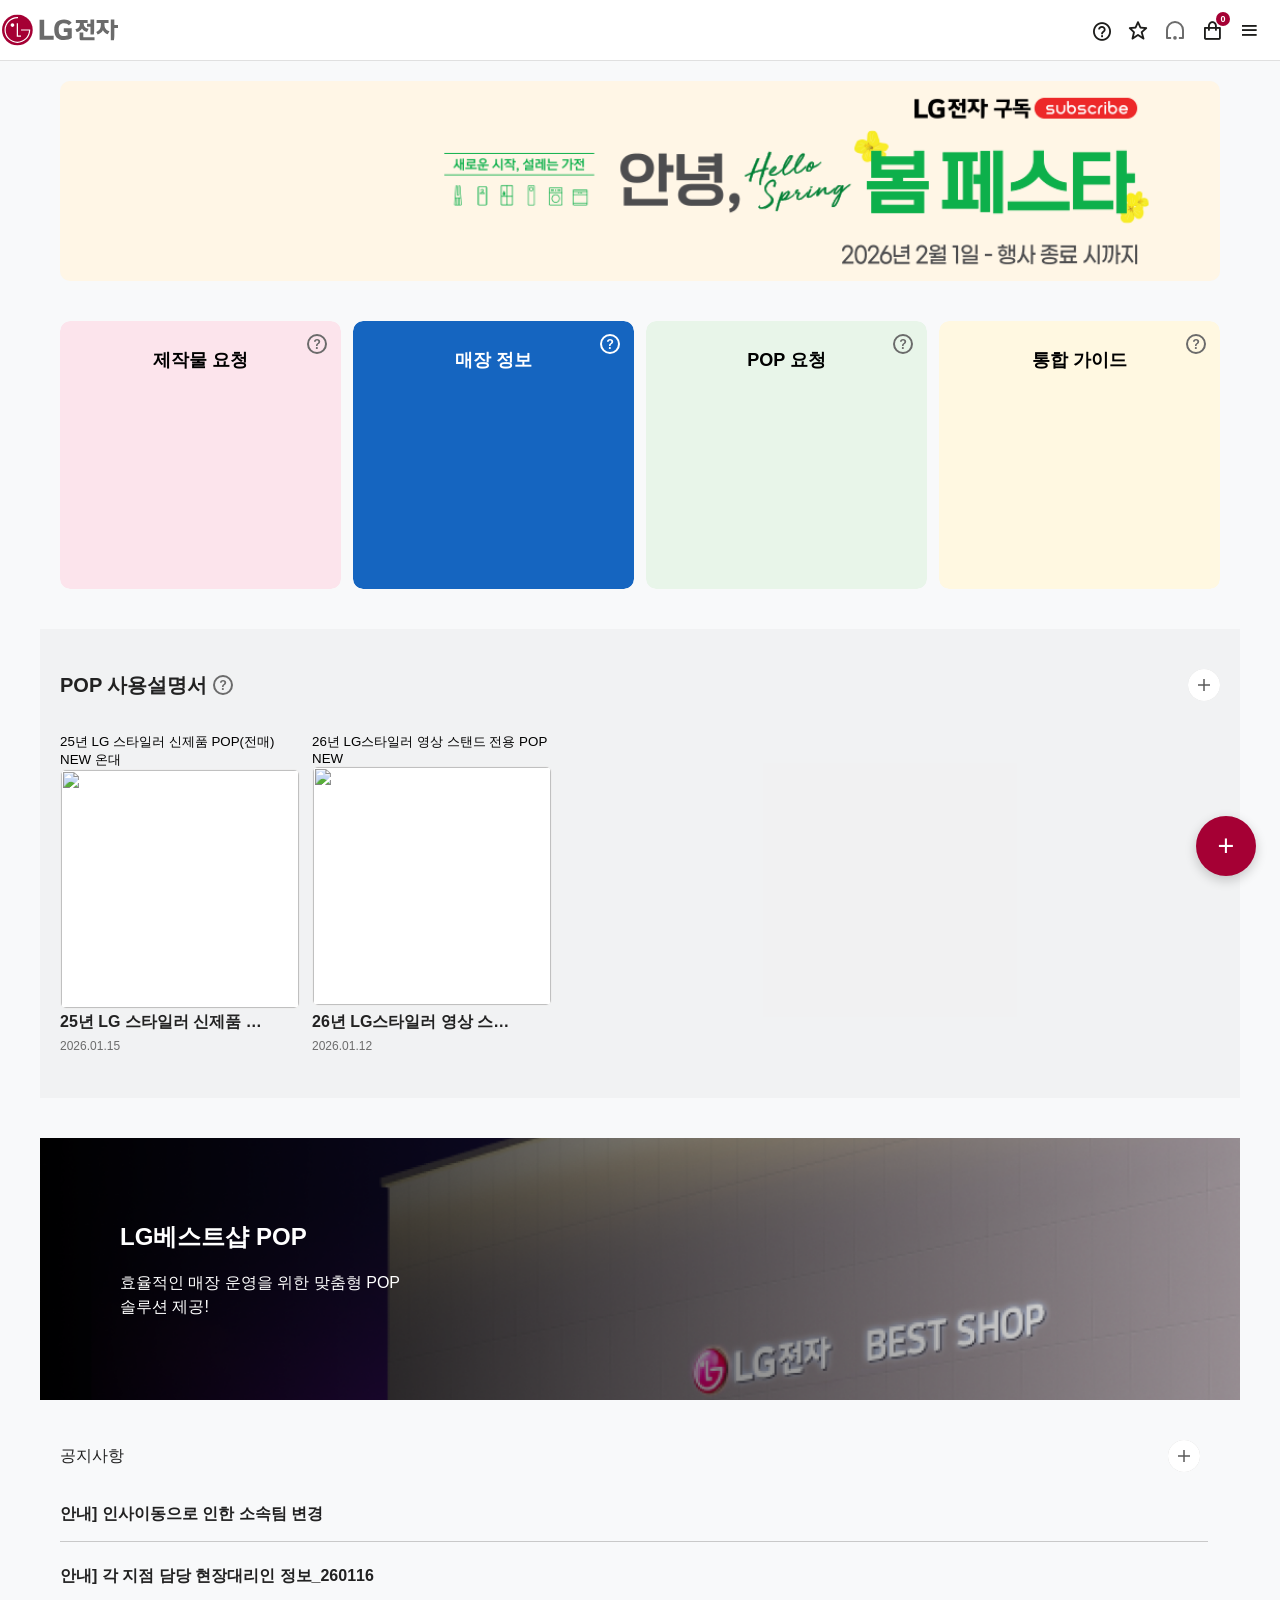
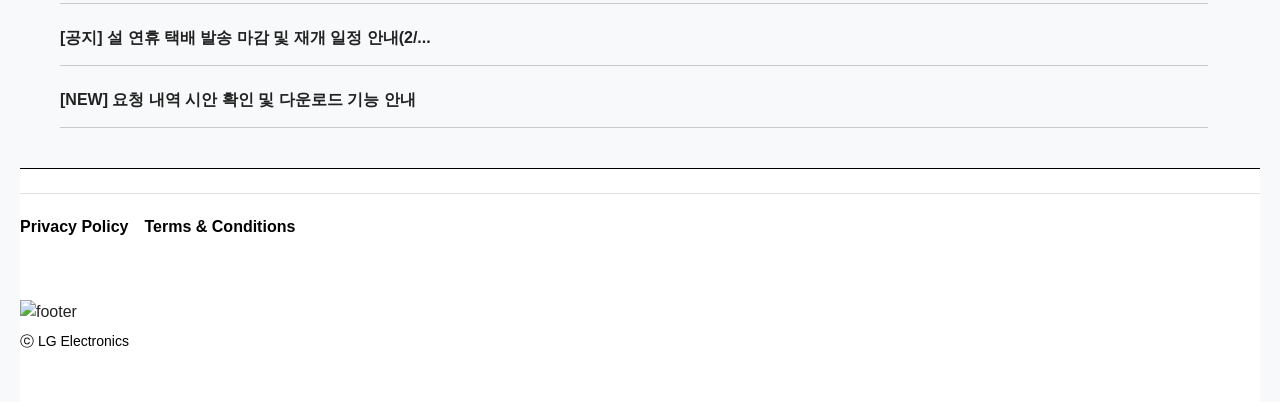
==== commit ebffc0ba: "260324 집기 요청 상세 수정" ====
--- a/index.html
+++ b/index.html
@@ -226,6 +226,565 @@
         </div>
     </template>
 
+    <!-- Fixture Request Flow -->
+    <template id="tpl-fixture-list">
+        <div class="view-fixture-list pc-content-container">
+            <div class="page-header flex-row-center">
+                <button class="icon-btn" onclick="app.navigateTo('home')"><i class='bx bx-chevron-left'
+                        style="font-size:1.5rem;"></i></button>
+                <h2>집기 요청</h2>
+                <div style="width:24px;"></div>
+            </div>
+            <div class="app-tabs">
+                <button class="app-tab-btn" data-type="marketing" onclick="app.switchFixtureTab('marketing')">마케팅
+                    집기</button>
+                <button class="app-tab-btn active" data-type="vmd" onclick="app.switchFixtureTab('vmd')">VMD 집기</button>
+            </div>
+            <div class="search-bar-wrap">
+                <div class="search-box bg-light">
+                    <input type="text" placeholder="검색어를 입력하세요">
+                    <button class="btn-icon"><i class='bx bx-search'></i></button>
+                </div>
+                <button class="btn-icon text-muted" style="margin-left:8px; font-size:0.9rem;"><i
+                        class='bx bx-sort'></i>
+                    정렬</button>
+            </div>
+            <div class="pd-horizontal">
+                <h4>집기 선택</h4>
+            </div>
+            <div class="category-slider pd-horizontal mt-2" id="categorySlider">
+            </div>
+            <div class="fixture-list-container pd-horizontal mt-3" id="fixtureGrid">
+            </div>
+        </div>
+    </template>
+
+    <template id="tpl-subitem-list">
+        <div class="view-subitem-list pc-content-container">
+            <div class="page-header flex-row-center">
+                <button class="icon-btn" id="subItemBackButton"><i class='bx bx-chevron-left'
+                        style="font-size:1.5rem;"></i></button>
+                <h2>집기 요청</h2>
+                <div style="width:24px;"></div>
+            </div>
+            <div class="search-bar-wrap mt-3">
+                <div class="search-box bg-light">
+                    <input type="text" placeholder="검색어를 입력하세요">
+                    <button class="btn-icon"><i class='bx bx-search'></i></button>
+                </div>
+                <button class="btn-icon text-muted" style="margin-left:8px; font-size:0.9rem;"><i
+                        class='bx bx-sort'></i>
+                    정렬</button>
+            </div>
+            <div class="pd-horizontal mt-3">
+                <h4 id="subItemListCategoryTitle">분류 명</h4>
+            </div>
+            <div class="pd-horizontal mt-3" id="subItemVerticalList">
+            </div>
+        </div>
+    </template>
+
+    <template id="tpl-fixture-detail">
+        <div class="view-fixture-detail pc-content-container">
+            <div class="page-header flex-row-center">
+                <button class="icon-btn" onclick="app.navigateTo('fixtureList')"><i class='bx bx-chevron-left'
+                        style="font-size:1.5rem;"></i></button>
+                <div style="font-weight:bold; font-size:1.1rem; flex:1; text-align:center;">집기 요청 상세</div>
+                <div style="display:flex; gap:12px;">
+                    <i class='bx bx-help-circle icon-btn'></i>
+                    <i class='bx bx-star icon-btn'></i>
+                    <i class='bx bx-shopping-bag icon-btn'></i>
+                </div>
+            </div>
+            <div class="fixture-detail-layout">
+                <div class="fixture-preview-side">
+                    <div class="fixture-main-img-box">
+                        <img id="detailImg" src="" alt="Fixture">
+                    </div>
+                </div>
+                <div class="fixture-form-side">
+                    <div class="pd-horizontal">
+                        <h2 id="detailName"
+                            style="font-size: 1.8rem; font-weight: 800; margin-bottom: 24px; color: #333;">
+                        </h2>
+                        <div class="info-row-item">
+                            <span class="info-label-text">사이즈</span>
+                            <span id="detailSize" class="info-value-text"></span>
+                        </div>
+                        <div class="info-row-item" id="detailCostRow" style="display:none;">
+                            <span class="info-label-text">예상 견적</span>
+                            <span id="detailCost" class="info-value-text"
+                                style="color:var(--primary-color); font-weight:800;"></span>
+                        </div>
+                        <hr class="divider">
+                        <h4 style="font-size:1.0rem; font-weight:bold; margin-bottom:16px;">요청 내용 <span
+                                style="color:var(--primary-color); font-size:0.8rem; font-weight:normal;">*필수</span>
+                        </h4>
+                        <div class="checkbox-grid" style="margin-bottom: 32px;">
+                            <label class="custom-checkbox"><input type="radio" name="requestType" value="설치"> <span
+                                    class="checkmark"></span> 설치</label>
+                            <label class="custom-checkbox"><input type="radio" name="requestType" value="회수"> <span
+                                    class="checkmark"></span> 회수</label>
+                            <label class="custom-checkbox"><input type="radio" name="requestType" value="A/S"> <span
+                                    class="checkmark"></span> A/S</label>
+                        </div>
+                        <div class="form-group" style="margin-bottom: 40px;">
+                            <label style="font-size:1.0rem; font-weight:bold;">요청 매장 <span
+                                    style="color:var(--primary-color); font-size:0.8rem; font-weight:normal;">*필수</span></label>
+                            <div class="search-box">
+                                <input type="text" placeholder="매장명을 입력하세요" onclick="app.openModal('storeSearchModal')"
+                                    readonly>
+                                <button class="btn-icon"><i class='bx bx-search'></i></button>
+                            </div>
+                            <div id="selectedStoreInfo" class="selected-store-card-v2" style="display:none;">
+                                <div class="flex-row-between">
+                                    <span id="selectedStoreName" style="font-weight:bold; font-size: 1.1rem;">홈플러스
+                                        영통점</span>
+                                    <i class='bx bx-x' style="cursor:pointer; font-size: 1.5rem;"
+                                        onclick="document.getElementById('selectedStoreInfo').style.display='none'"></i>
+                                </div>
+                            </div>
+                        </div>
+                        <div class="form-group" style="margin-bottom: 40px;">
+                            <label style="font-size:1.0rem; font-weight:bold;">희망 설치일 <span
+                                    style="color:var(--primary-color); font-size:0.8rem; font-weight:normal;">*필수</span></label>
+                            <div class="date-input-container">
+                                <input type="date" id="installDate" class="date-input">
+                                <i class='bx bx-calendar date-icon'></i>
+                            </div>
+                        </div>
+                        <div class="form-group" style="margin-bottom: 40px;">
+                            <label style="font-size:1.0rem; font-weight:bold;">연출 위치 이미지 <span
+                                    style="color:#999; font-size:0.8rem; font-weight:normal;">(선택)</span></label>
+                            <div class="file-upload-box" id="positionImageUploadBox" style="border: 1px dashed #ccc; border-radius: 8px; padding: 24px; text-align: center; cursor: pointer; background: #fafafa; transition: all 0.2s; margin-top: 8px;" onclick="document.getElementById('positionImageInput').click()">
+                                <i class='bx bx-image-add' style="font-size: 2.5rem; color: #999; margin-bottom: 8px;"></i>
+                                <div style="color: #666; font-size: 0.95rem; font-weight: 500;">클릭하여 이미지를 업로드하세요</div>
+                                <div style="color: #999; font-size: 0.8rem; margin-top: 4px;">또는 여기로 이미지를 드래그 앤 드롭 하세요</div>
+                                <input type="file" id="positionImageInput" style="display: none;" accept="image/*" onchange="app.handleImageUpload(this)">
+                            </div>
+                            <div id="positionImagePreviewContainer" style="margin-top: 12px; display: none; position: relative; width: fit-content;">
+                                <img id="positionImagePreview" src="" style="max-width: 100%; max-height: 250px; border-radius: 8px; border: 1px solid #ddd; display: block;">
+                                <i class='bx bxs-x-circle' style="position: absolute; top: -12px; right: -12px; font-size: 1.8rem; color: #ff4d4f; cursor: pointer; background: white; border-radius: 50%; box-shadow: 0 2px 4px rgba(0,0,0,0.1);" onclick="app.removeUploadedImage()"></i>
+                            </div>
+                        </div>
+                        <div class="form-group" style="margin-bottom: 40px;">
+                            <label style="font-size:1.0rem; font-weight:bold;">기타 특이사항 <span
+                                    style="color:#999; font-size:0.8rem; font-weight:normal;">(선택)</span></label>
+                            <textarea id="specialRemarks" class="form-input" rows="4" placeholder="작업 시 필요한 기타 특이사항이나 전달사항을 입력해주세요." style="width: 100%; padding: 16px; border: 1px solid var(--border-color); border-radius: 8px; resize: vertical; font-family: inherit; font-size: 0.95rem; line-height: 1.5; margin-top: 8px; outline: none; transition: border-color 0.2s;"></textarea>
+                        </div>
+                        <div class="mt-5">
+                            <button class="btn btn-primary btn-block"
+                                style="height:56px; font-weight:bold; background-color:#A50034; border-color:#A50034; font-size: 1.2rem; border-radius: 8px;"
+                                onclick="app.submitRequest()">요청하기</button>
+                        </div>
+                    </div>
+                </div>
+            </div>
+        </div>
+    </template>
+
+
+    <!-- Store Information Flow -->
+    <template id="tpl-store-list">
+        <div class="pc-content-container">
+            <div class="page-header flex-row-center" style="margin-bottom: 2rem;">
+                <button class="icon-btn" onclick="app.navigateTo('home')"><i class='bx bx-chevron-left'
+                        style="font-size:1.5rem;"></i></button>
+                <h2 style="font-weight: 700; font-size: 1.75rem;">매장 정보</h2>
+                <div style="width:24px;"></div>
+            </div>
+            <p class="page-desc" style="text-align: center; color: #666; font-size: 0.9rem; margin-bottom: 2.5rem;">매장 점검에
+                필요한 각 매장의 내역뿐 및 지점별 HSAD 현장대리인 담당자 정보,<br>분기별 패킹 점검 결과 및 사진을 확인할 수 있는 메뉴입니다.</p>
+    
+            <div class="search-sort-container">
+                <div class="search-bar-underline">
+                    <input type="text" id="store-page-search-input" placeholder="검색어를 입력하세요">
+                    <span class="search-icon-right" onclick="app.renderStoreList()">
+                        <svg width="20" height="20" viewBox="0 0 24 24" fill="none" stroke="currentColor" stroke-width="2"
+                            stroke-linecap="round" stroke-linejoin="round">
+                            <circle cx="11" cy="11" r="8" />
+                            <line x1="21" y1="21" x2="16.65" y2="16.65" />
+                        </svg>
+                    </span>
+                </div>
+                <div class="sort-container">
+                    <button class="sort-btn">정렬
+                        <span class="sort-icon">
+                            <svg width="18" height="18" viewBox="0 0 24 24" fill="none" stroke="currentColor"
+                                stroke-width="2" stroke-linecap="round" stroke-linejoin="round">
+                                <line x1="4" y1="21" x2="4" y2="14" />
+                                <line x1="4" y1="10" x2="4" y2="3" />
+                                <line x1="12" y1="21" x2="12" y2="12" />
+                                <line x1="12" y1="8" x2="12" y2="3" />
+                                <line x1="20" y1="21" x2="20" y2="16" />
+                                <line x1="20" y1="12" x2="20" y2="3" />
+                                <line x1="2" y1="14" x2="6" y2="14" />
+                                <line x1="10" y1="8" x2="14" y2="8" />
+                                <line x1="18" y1="16" x2="22" y2="16" />
+                            </svg>
+                        </span>
+                    </button>
+                </div>
+            </div>
+            <div class="list-controls">
+                <div class="total-count">총 <span id="store-total">0</span>건</div>
+                <div class="view-toggles">
+                    <button class="view-toggle active" data-view="card"
+                        onclick="app.setStoreView('card', this)">카드형</button>
+                    <button class="view-toggle" data-view="list" onclick="app.setStoreView('list', this)">리스트</button>
+                    <button class="btn-download-list" id="open-list-download-btn" onclick="app.openStoreListDownload()">
+                        <svg width="18" height="18" viewBox="0 0 24 24" fill="none" stroke="currentColor" stroke-width="2"
+                            stroke-linecap="round" stroke-linejoin="round">
+                            <path d="M21 15v4a2 2 0 0 1-2 2H5a2 2 0 0 1-2-2v-4"></path>
+                            <polyline points="7 10 12 15 17 10"></polyline>
+                            <line x1="12" y1="15" x2="12" y2="3"></line>
+                        </svg>
+                        매장 리스트 다운로드
+                    </button>
+                </div>
+            </div>
+            <div class="filter-section" id="zone-filters">
+                <div class="zone-level1-row">
+                    <button class="filter-btn active" onclick="app.setStoreFilterLevel1('all', this)">전체</button>
+                    <button class="filter-btn" onclick="app.setStoreFilterLevel1('매장외부', this)">매장 외부</button>
+                    <button class="filter-btn" onclick="app.setStoreFilterLevel1('제품존', this)">제품존</button>
+                    <button class="filter-btn" onclick="app.setStoreFilterLevel1('연출존', this)">연출존</button>
+                </div>
+                <div class="zone-level2-row" id="zone-level2-row" style="display: none;">
+                </div>
+            </div>
+            <div class="store-grid" id="store-container">
+            </div>
+        </div>
+        <!-- List Download Modal -->
+        <div id="list-download-modal" class="modal-overlay" style="display: none;">
+            <div class="modal-content list-download-content">
+                <span class="close-btn" id="close-list-download" onclick="app.closeStoreListDownload()">&times;</span>
+                <h2 style="font-size: 1.3rem; margin-bottom: 1.2rem;">매장 리스트 다운로드</h2>
+                <div class="download-filters-container">
+                    <div class="filter-row-vertical">
+                        <div class="filter-group-v">
+                            <label>유통</label>
+                            <div class="filter-button-group" id="dist-btn-group">
+                                <button class="filter-btn-item active"
+                                    onclick="app.toggleDlFilter('dist', 'all', this)">전체</button>
+                                <button class="filter-btn-item"
+                                    onclick="app.toggleDlFilter('dist', 'B2B', this)">B2B</button>
+                                <button class="filter-btn-item" onclick="app.toggleDlFilter('dist', '기타', this)">기타</button>
+                                <button class="filter-btn-item" onclick="app.toggleDlFilter('dist', '전매', this)">전매</button>
+                                <button class="filter-btn-item" onclick="app.toggleDlFilter('dist', '혼매', this)">혼매</button>
+                            </div>
+                        </div>
+                        <div class="filter-group-v" style="margin-top: 0.4rem;">
+                            <label>채널</label>
+                            <div class="filter-button-group" id="channel-btn-group">
+                            </div>
+                        </div>
+                        <div class="filter-group-v" style="margin-top: 0.4rem;">
+                            <label>ZONE</label>
+                            <div class="filter-button-group" id="modal-zone-level1-group" style="margin-bottom: 0.5rem;">
+                                <button class="filter-btn-item active"
+                                    onclick="app.setDlZoneLevel1('all', this)">전체</button>
+                                <button class="filter-btn-item" onclick="app.setDlZoneLevel1('매장외부', this)">매장 외부</button>
+                                <button class="filter-btn-item" onclick="app.setDlZoneLevel1('제품존', this)">제품존</button>
+                                <button class="filter-btn-item" onclick="app.setDlZoneLevel1('연출존', this)">연출존</button>
+                            </div>
+                            <div id="modal-zone-level2-wrap" style="display: none;">
+                                <div class="filter-button-group" id="modal-zone-level2-group">
+                                </div>
+                                <div class="selected-tags-container" id="zone-tags-container"></div>
+                            </div>
+                        </div>
+                    </div>
+                    <div class="filter-row" style="margin-top: 1.2rem; align-items: flex-end;">
+                        <div class="filter-group" style="flex: 1;">
+                            <label>최근 점검일</label>
+                            <div class="date-range">
+                                <input type="date" value="2026-03-03" id="start-date" class="form-input-date">
+                                <span>-</span>
+                                <input type="date" value="2026-03-10" id="end-date" class="form-input-date">
+                            </div>
+                        </div>
+                        <div class="filter-group" style="flex: 1.5; margin-left: 2rem;">
+                            <div class="search-modal-group">
+                                <input type="text" placeholder="검색어를 입력해주세요" id="modal-search-input"
+                                    class="modal-search-input">
+                                <button class="btn-modal-search" id="modal-search-btn" onclick="app.performModalSearch()">
+                                    <svg width="20" height="20" viewBox="0 0 24 24" fill="none" stroke="currentColor"
+                                        stroke-width="2">
+                                        <circle cx="11" cy="11" r="8" />
+                                        <line x1="21" y1="21" x2="16.65" y2="16.65" />
+                                    </svg>
+                                </button>
+                            </div>
+                        </div>
+                    </div>
+                </div>
+                <div class="download-results-area"
+                    style="margin-top:2rem; max-height:400px; overflow-y:auto; border:1px solid #eee;">
+                    <table class="download-table" style="width:100%; border-collapse:collapse; font-size:0.9rem;">
+                        <thead style="background:#f9f9f9; position:sticky; top:0;">
+                            <tr>
+                                <th style="padding:10px; border-bottom:1px solid #eee; text-align:left;"><input
+                                        type="checkbox" id="check-all-stores" checked
+                                        onclick="app.toggleAllDlItemsRenewal(this.checked)"></th>
+                                <th style="padding:10px; border-bottom:1px solid #eee; text-align:left;">매장명</th>
+                                <th style="padding:10px; border-bottom:1px solid #eee; text-align:left;">유통</th>
+                                <th style="padding:10px; border-bottom:1px solid #eee; text-align:left;">채널</th>
+                                <th style="padding:10px; border-bottom:1px solid #eee; text-align:left;">주소</th>
+                                <th style="padding:10px; border-bottom:1px solid #eee; text-align:left;">점검상태</th>
+                            </tr>
+                        </thead>
+                        <tbody id="modal-results-body">
+                        </tbody>
+                    </table>
+                </div>
+                <div class="modal-footer-btns" style="margin-top:2.5rem; display:flex; justify-content:center;">
+                    <button class="btn-download-excel" id="confirm-list-download-btn" onclick="app.exportStoreListRenewal()"
+                        style="padding:1rem 3rem; background:#A50034; color:white; border:none; border-radius:4px; font-size:1.1rem; font-weight:700; cursor:pointer;">선택
+                        매장 다운로드</button>
+                </div>
+            </div>
+        </div>
+    </template>
+    
+    <template id="tpl-store-detail">
+        <div class="pc-content-container" id="store-detail-root">
+            <div class="page-header flex-row-center">
+                <button class="icon-btn" onclick="app.navigateTo('storeList')"><i class='bx bx-chevron-left'
+                        style="font-size:1.5rem;"></i></button>
+                <h2>매장 상세 정보</h2>
+                <div style="width:24px;"></div>
+            </div>
+    
+            <div class="flex-row-center mb-4 mt-3" style="gap: 10px; justify-content: flex-end;">
+                <button class="btn-outline" style="padding: 8px 16px;">매장 문의 확인</button>
+                <button class="btn-outline" style="padding: 8px 16px;">매장 정보 수정</button>
+            </div>
+    
+            <!-- Merged Detail Content Grid -->
+            <div class="detail-content" id="detail-card-layout">
+                <!-- Injected via JS (left-section and right-section) -->
+            </div>
+    
+            <!-- Image Download Button -->
+            <div id="detail-actions-footer"
+                style="margin-top: 2rem; text-align: right; display: flex; justify-content: flex-end; gap: 1rem;">
+                <!-- Injected via JS inside renderStoreDetail -->
+            </div>
+    
+            <!-- Integrated Fixture Status Section (Below Information) -->
+            <div class="history-section"
+                style="margin-top: 3rem; border-top: 2px solid #333; padding-top: 2rem; background: #fff; padding: 2rem; border-radius: 12px; box-shadow: 0 4px 15px rgba(0,0,0,0.05);">
+                <div id="storeFixtureStatusList">
+                    <!-- Injected via JS -->
+                </div>
+            </div>
+        </div>
+    
+        <!-- Gallery Modal -->
+        <div id="gallery-modal" class="modal-overlay" onclick="if(event.target === this) app.closeGallery()">
+            <div class="modal-content">
+                <span class="close-btn" onclick="app.closeGallery()">&times;</span>
+                <h3 style="margin-bottom: 1.5rem; font-weight: 700; font-size: 1.5rem; color: #333;">ZONE 별 매장 살펴보기</h3>
+                <div id="gallery-filters" class="gallery-filters">
+                    <!-- Injected via JS -->
+                </div>
+                <div id="gallery-container" class="gallery-grid">
+                    <!-- Injected via JS -->
+                </div>
+            </div>
+        </div>
+    
+        <!-- Zoom Modal -->
+        <div id="zoom-modal" class="modal-overlay" onclick="app.closeZoom()">
+            <div class="modal-content"
+                style="background: transparent; padding: 0; box-shadow: none; display: flex; justify-content: center; align-items: center; position: relative;">
+                <span class="close-btn" style="color: white; top: -30px; right: 0;">&times;</span>
+                <button class="nav-arrow prev-arrow" onclick="event.stopPropagation(); app.navigateZoom(-1)"
+                    style="position: absolute; left: -60px; background: rgba(255,255,255,0.2); border: none; color: white; border-radius: 50%; width: 50px; height: 50px; cursor: pointer;">
+                    <i class='bx bx-chevron-left' style="font-size: 2rem;"></i>
+                </button>
+                <img id="zoom-image" src=""
+                    style="max-width: 90vw; max-height: 80vh; border-radius: 8px; box-shadow: 0 4px 30px rgba(0,0,0,0.5);">
+                <button class="nav-arrow next-arrow" onclick="event.stopPropagation(); app.navigateZoom(1)"
+                    style="position: absolute; right: -60px; background: rgba(255,255,255,0.2); border: none; color: white; border-radius: 50%; width: 50px; height: 50px; cursor: pointer;">
+                    <i class='bx bx-chevron-right' style="font-size: 2rem;"></i>
+                </button>
+            </div>
+        </div>
+    
+        <!-- Image Download Modal -->
+        <div id="download-modal" class="modal-overlay" onclick="if(event.target === this) app.closeImageDownload()">
+            <div class="download-modal-content"
+                style="padding: 2.5rem; border-radius: 12px; background: white; width: 450px; max-width: 90vw; position: relative;">
+                <span class="close-btn" onclick="app.closeImageDownload()" style="top: 1.5rem; right: 1.5rem;">&times;</span>
+                <h2 style="font-size: 1.3rem; margin-bottom: 0.5rem; font-weight: 700;">매장 이미지 다운로드</h2>
+                <p style="color: #666; font-size: 0.95rem; margin-bottom: 0.25rem;">다운로드할 존 이미지를 선택해 주세요.</p>
+                <p style="color: #999; font-size: 0.85rem; margin-bottom: 1.5rem;">ZONE을 여러 개 선택하여 한 번에 다운로드할 수 있습니다.</p>
+    
+                <div id="dl-image-zones" style="margin-bottom: 2rem;">
+                    <div class="filter-level-1"
+                        style="display: flex; gap: 0.4rem; margin-bottom: 1.5rem; border-bottom: 1px solid #EDEDED; padding-bottom: 1.5rem;">
+                        <button class="filter-btn active" style="flex: 1; padding: 0.5rem 0;" onclick="app.setImgDlLevel1('all', this)">전체</button>
+                        <button class="filter-btn" style="flex: 1; padding: 0.5rem 0;" onclick="app.setImgDlLevel1('매장외부', this)">매장 외부</button>
+                        <button class="filter-btn" style="flex: 1; padding: 0.5rem 0;" onclick="app.setImgDlLevel1('제품존', this)">제품존</button>
+                        <button class="filter-btn" style="flex: 1; padding: 0.5rem 0;" onclick="app.setImgDlLevel1('연출존', this)">연출존</button>
+                    </div>
+                    <div class="filter-level-2" id="img-dl-level2-container"
+                        style="display: grid; grid-template-columns: repeat(4, 1fr); gap: 0.5rem;">
+                        <!-- Injected via JS -->
+                    </div>
+                </div>
+
+                <button class="btn-confirm-download" id="confirmImgDownloadBtn" onclick="app.executeImageDownload()"
+                    style="width: 100%; border-radius: 8px; padding: 1.25rem 0; background: var(--lg-red); color: white; font-weight: 700; font-size: 1.1rem; border: none; cursor: pointer;">다운로드</button>
+            </div>
+        </div>
+    </template>
+    
+    <template id="tpl-fixture-status-detail">
+        <div class="pc-content-container">
+            <div class="view-fixture-detail">
+                <div class="page-header flex-row-center">
+                    <button class="icon-btn" id="statusDetailBackBtn"><i class='bx bx-chevron-left'
+                            style="font-size:1.5rem;"></i></button>
+                    <div style="font-weight:bold; font-size:1.1rem; flex:1; text-align:center;">집기 요청 현황</div>
+                    <div style="width:40px;"></div>
+                </div>
+    
+                <div class="fixture-detail-layout">
+                    <div class="fixture-preview-side">
+                        <div class="fixture-main-img-box">
+                            <img id="statusDetailImg" src="" alt="Fixture">
+                        </div>
+                    </div>
+    
+                    <div class="fixture-form-side">
+                        <div class="pd-horizontal">
+                            <h2 id="statusDetailName"
+                                style="font-size: 1.8rem; font-weight: 800; margin-bottom: 24px; color: #333;"></h2>
+    
+                            <div class="info-row-item">
+                                <span class="info-label-text">사이즈</span>
+                                <span id="statusDetailSize" class="info-value-text"></span>
+                            </div>
+    
+                            <hr style="border: none; border-top: 1px solid #eee; margin: 24px 0;">
+    
+                            <!-- Case 1: Active Request Exists -->
+                            <div id="activeRequestInfo" style="display:none;">
+                                <h4 style="font-size:1.0rem; font-weight:bold; margin-bottom:16px;">요청 내용</h4>
+                                <div class="checkbox-grid mb-4">
+                                    <label class="custom-checkbox">
+                                        <input type="checkbox" checked disabled>
+                                        <span class="checkmark"></span>
+                                        <span id="statusReqTypeText"></span>
+                                    </label>
+                                </div>
+    
+                                <div class="form-group">
+                                    <label style="font-size:1.0rem; font-weight:bold;">요청 매장</label>
+                                    <div class="selected-store-card-v2">
+                                        <div id="statusStoreName"
+                                            style="font-weight:bold; font-size: 1.1rem; margin-bottom:12px;"></div>
+                                        <div class="flex-row-between text-muted" style="font-size:0.95rem;">
+                                            <span>요청일</span>
+                                            <span id="statusReqDate"></span>
+                                        </div>
+                                        <div class="flex-row-between text-muted mt-2" id="statusInstallDateRow"
+                                            style="display:none; font-size:0.95rem;">
+                                            <span>설치일</span>
+                                            <span id="statusInstallDate"></span>
+                                        </div>
+                                    </div>
+                                </div>
+    
+                                <div class="mt-5">
+                                    <button class="btn btn-block btn-light-border"
+                                        style="color:var(--text-main); height:54px; font-weight:bold; font-size: 1.1rem; border-radius: 8px;"
+                                        onclick="app.cancelFixtureRequest()">요청 취소</button>
+                                </div>
+                            </div>
+    
+                            <!-- Case 2: No Active Request -->
+                            <div id="noRequestInfo">
+                                <h4 style="font-size:1.0rem; font-weight:bold; margin-bottom:16px;">요청 내용</h4>
+                                <div class="checkbox-grid" style="margin-bottom: 32px;">
+                                    <label class="custom-checkbox"><input type="radio" name="statusNewReq" value="회수">
+                                        <span class="checkmark"></span> 회수</label>
+                                    <label class="custom-checkbox"><input type="radio" name="statusNewReq" value="A/S">
+                                        <span class="checkmark"></span> A/S</label>
+                                    <label class="custom-checkbox"><input type="radio" name="statusNewReq" value="추가제작">
+                                        <span class="checkmark"></span> 추가제작</label>
+                                </div>
+    
+                                <div class="form-group" style="margin-bottom: 40px;">
+                                    <label style="font-size:1.0rem; font-weight:bold;">요청 매장</label>
+                                    <div class="selected-store-card-v2">
+                                        <div id="statusStoreNameNoReq" style="font-weight:bold; font-size: 1.1rem;"></div>
+                                    </div>
+                                </div>
+    
+                                <div class="mt-5">
+                                    <button class="btn btn-primary btn-block"
+                                        style="height:56px; font-weight:bold; background-color:#A50034; border-color:#A50034; font-size: 1.2rem; border-radius: 8px;"
+                                        onclick="app.handleFixtureStatusRequest()">요청하기</button>
+                                </div>
+                            </div>
+                        </div>
+                    </div>
+                </div>
+            </div>
+        </div>
+    </template>
+
+    <!-- Unified Guide Flow -->
+    <template id="tpl-guide-list">
+        <div class="page-main steel-main-container">
+            <h2 style="font-size: 2rem; margin-bottom: 16px; text-align:center;">통합 가이드</h2>
+            <p style="color:var(--text-muted); font-size:1rem; line-height:1.6; margin-bottom:40px; text-align:center;">
+                LG전자에서 배포한 전사판촉 및 공통 가이드 및<br>
+                철제스탠드 내지, 디지털 포스터의 현황을 확인할 수 있는 메뉴입니다.
+            </p>
+            <div class="guide-tabs">
+                <button class="guide-tab active" onclick="app.switchGuideTab('latest', this)">최신소식</button>
+                <button class="guide-tab" onclick="app.switchGuideTab('steel', this)">철제스탠드 내지</button>
+                <button class="guide-tab" onclick="app.switchGuideTab('digital', this)">디지털 컨텐츠 가이드</button>
+                <button class="guide-tab" onclick="app.switchGuideTab('retail', this)">리테일 가이드</button>
+                <button class="guide-tab" onclick="app.switchGuideTab('video', this)">동영상</button>
+            </div>
+            <div id="guide-tab-latest" class="guide-tab-content" style="display:block;">
+                <div class="steel-tab-header">
+                    <h3 class="steel-tab-title">최신소식</h3>
+                    <p class="steel-tab-desc">가장 최근에 업데이트된 가이드와 소식을 한눈에 확인하세요.</p>
+                </div>
+                <div class="steel-guide-grid" id="latestGuideGrid"></div>
+            </div>
+            <div id="guide-tab-steel" class="guide-tab-content" style="display:none;">
+                <div class="steel-tab-header">
+                    <h3 class="steel-tab-title">철제스탠드 내지</h3>
+                </div>
+                <div class="steel-guide-grid" id="steelGuideGrid"></div>
+            </div>
+            <!-- Other tabs follow same pattern -->
+        </div>
+    </template>
+
+    <template id="tpl-guide-detail">
+        <div class="container-pc" style="padding-top: 40px; min-height:80vh;">
+            <div style="display:flex; justify-content:space-between; align-items:center; margin-bottom:20px;">
+                <h3 onclick="app.navigateTo('guideList')"><i class='bx bx-chevron-left'></i> 가이드 상세</h3>
+            </div>
+            <div class="guide-detail-content" style="display:flex; gap:40px;">
+                <!-- Content injected via JS or Mock -->
+                <div
+                    style="flex:1; background:#f9f9f9; height:800px; display:flex; justify-content:center; align-items:center;">
+                    <p>가이드 상세 내용 (데모)</p>
+                </div>
+            </div>
+        </div>
+    </template>
 
     <!-- Footer 영역 -->
     <footer id="footer" class="footer">
--- a/매장 정보/store_info.css
+++ b/매장 정보/store_info.css
@@ -58,6 +58,11 @@
     font-size: 0.9rem;
     transition: all 0.2s ease;
     color: var(--text-gray);
+}
+
+.filter-btn:hover {
+    border-color: var(--lg-red);
+    color: var(--lg-red);
 }
 
 .filter-btn.active {
@@ -368,10 +373,27 @@
 
 .modal-content {
     background: var(--white);
+    width: 90%;
+    max-width: 800px;
+    max-height: 90vh;
     border-radius: 12px;
+    padding: 2rem;
     position: relative;
-    box-shadow: 0 10px 30px rgba(0, 0, 0, 0.2);
-    animation: fadeIn 0.3s ease;
+    overflow-y: auto;
+}
+
+.close-btn {
+    position: absolute;
+    top: 1.5rem;
+    right: 1.5rem;
+    font-size: 1.5rem;
+    cursor: pointer;
+    color: var(--text-gray);
+    z-index: 10;
+}
+
+.close-btn:hover {
+    color: var(--lg-red);
 }
 
 .gallery-modal-content {
@@ -485,12 +507,12 @@
 }
 
 .filter-btn-item {
-    padding: 0.5rem 1.25rem;
-    border: 1px solid var(--border-gray);
-    background: var(--white);
+    padding: 0.4rem 1.2rem;
+    border: 1px solid #E0E0E0;
+    background: #FFFFFF;
     border-radius: 40px;
-    font-size: 0.85rem;
-    color: var(--text-gray);
+    font-size: 0.9rem;
+    color: #666;
     cursor: pointer;
     transition: all 0.2s ease;
 }
@@ -502,8 +524,9 @@
 
 .filter-btn-item.active {
     background: var(--lg-red);
-    color: var(--white);
+    color: #FFFFFF;
     border-color: var(--lg-red);
+    font-weight: 600;
 }
 
 .selected-tags-container {
@@ -552,10 +575,12 @@
     width: 100%;
     border-collapse: collapse;
     font-size: 0.9rem;
-    min-width: 600px; /* Force scroll on very narrow screens */
-}
-
-.download-table th, .download-table td {
+    min-width: 600px;
+    /* Force scroll on very narrow screens */
+}
+
+.download-table th,
+.download-table td {
     padding: 12px;
     border-bottom: 1px solid #eee;
     text-align: left;
--- a/집기 요청/fixture_request.css
+++ b/집기 요청/fixture_request.css
@@ -299,9 +299,38 @@
         padding: 0 16px;
         justify-content: flex-start;
     }
+
     .search-bar-wrap .search-box.bg-light {
         max-width: none;
     }
+}
+
+/* Date Picker */
+.date-input-container {
+    display: flex;
+    align-items: center;
+    background: #fff;
+    border: 1px solid var(--border-color);
+    border-radius: 8px;
+    padding: 0 12px;
+    height: 48px;
+    position: relative;
+    margin-top: 8px;
+}
+
+.date-input {
+    flex: 1;
+    border: none;
+    outline: none;
+    font-size: 1rem;
+    height: 100%;
+    color: #333;
+}
+
+.date-icon {
+    font-size: 1.2rem;
+    color: var(--text-muted);
+    pointer-events: none;
 }
 
 .bg-light {
@@ -316,4 +345,24 @@
     .fixture-preview-side {
         flex: 1;
     }
+}
+
+/* Estimated Cost Highlight */
+#detailCostRow {
+    background-color: #FFF5F7;
+    border: 1px solid #FFEBEF;
+    padding: 12px 16px;
+    border-radius: 8px;
+    margin-bottom: 20px !important;
+}
+
+#detailCostRow .info-label-text {
+    width: 100px;
+    font-weight: bold;
+    color: #333;
+}
+
+#detailCostRow .info-value-text {
+    font-size: 1.1rem;
+    font-weight: 800;
 }
